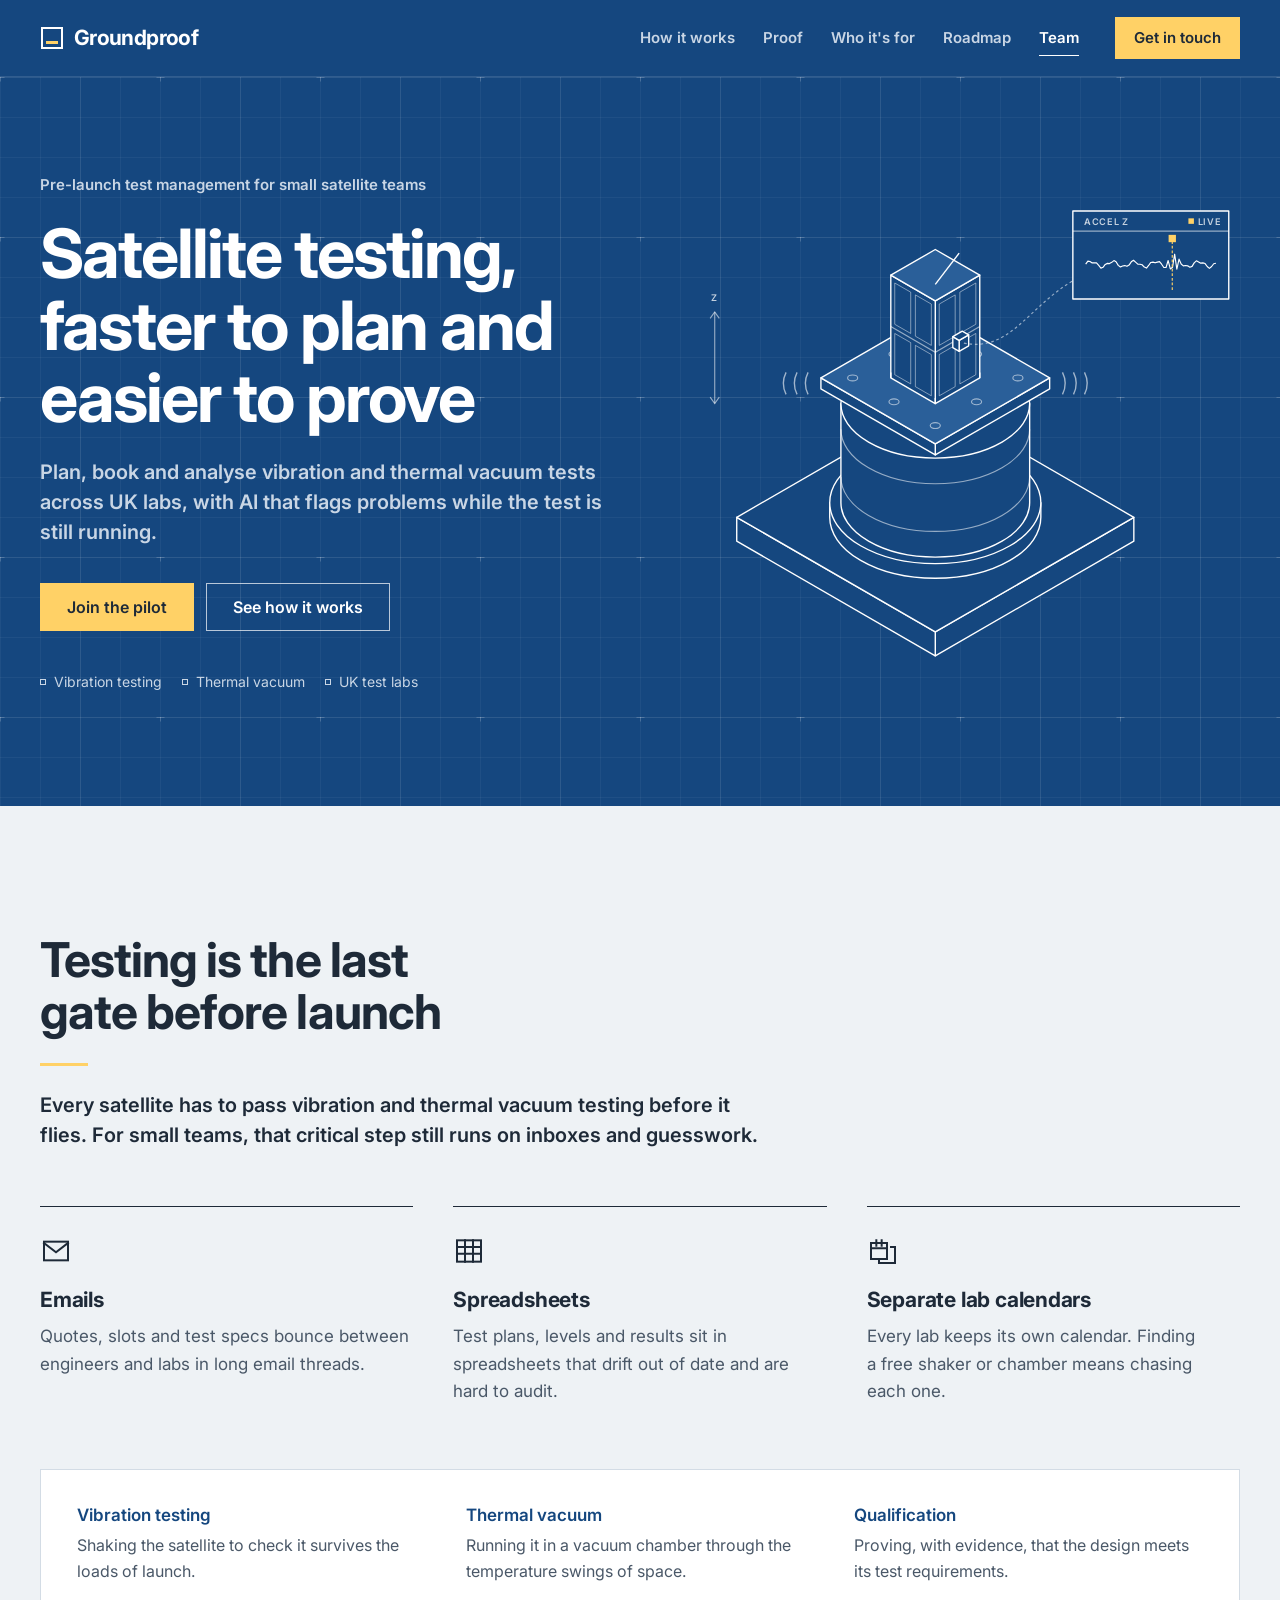
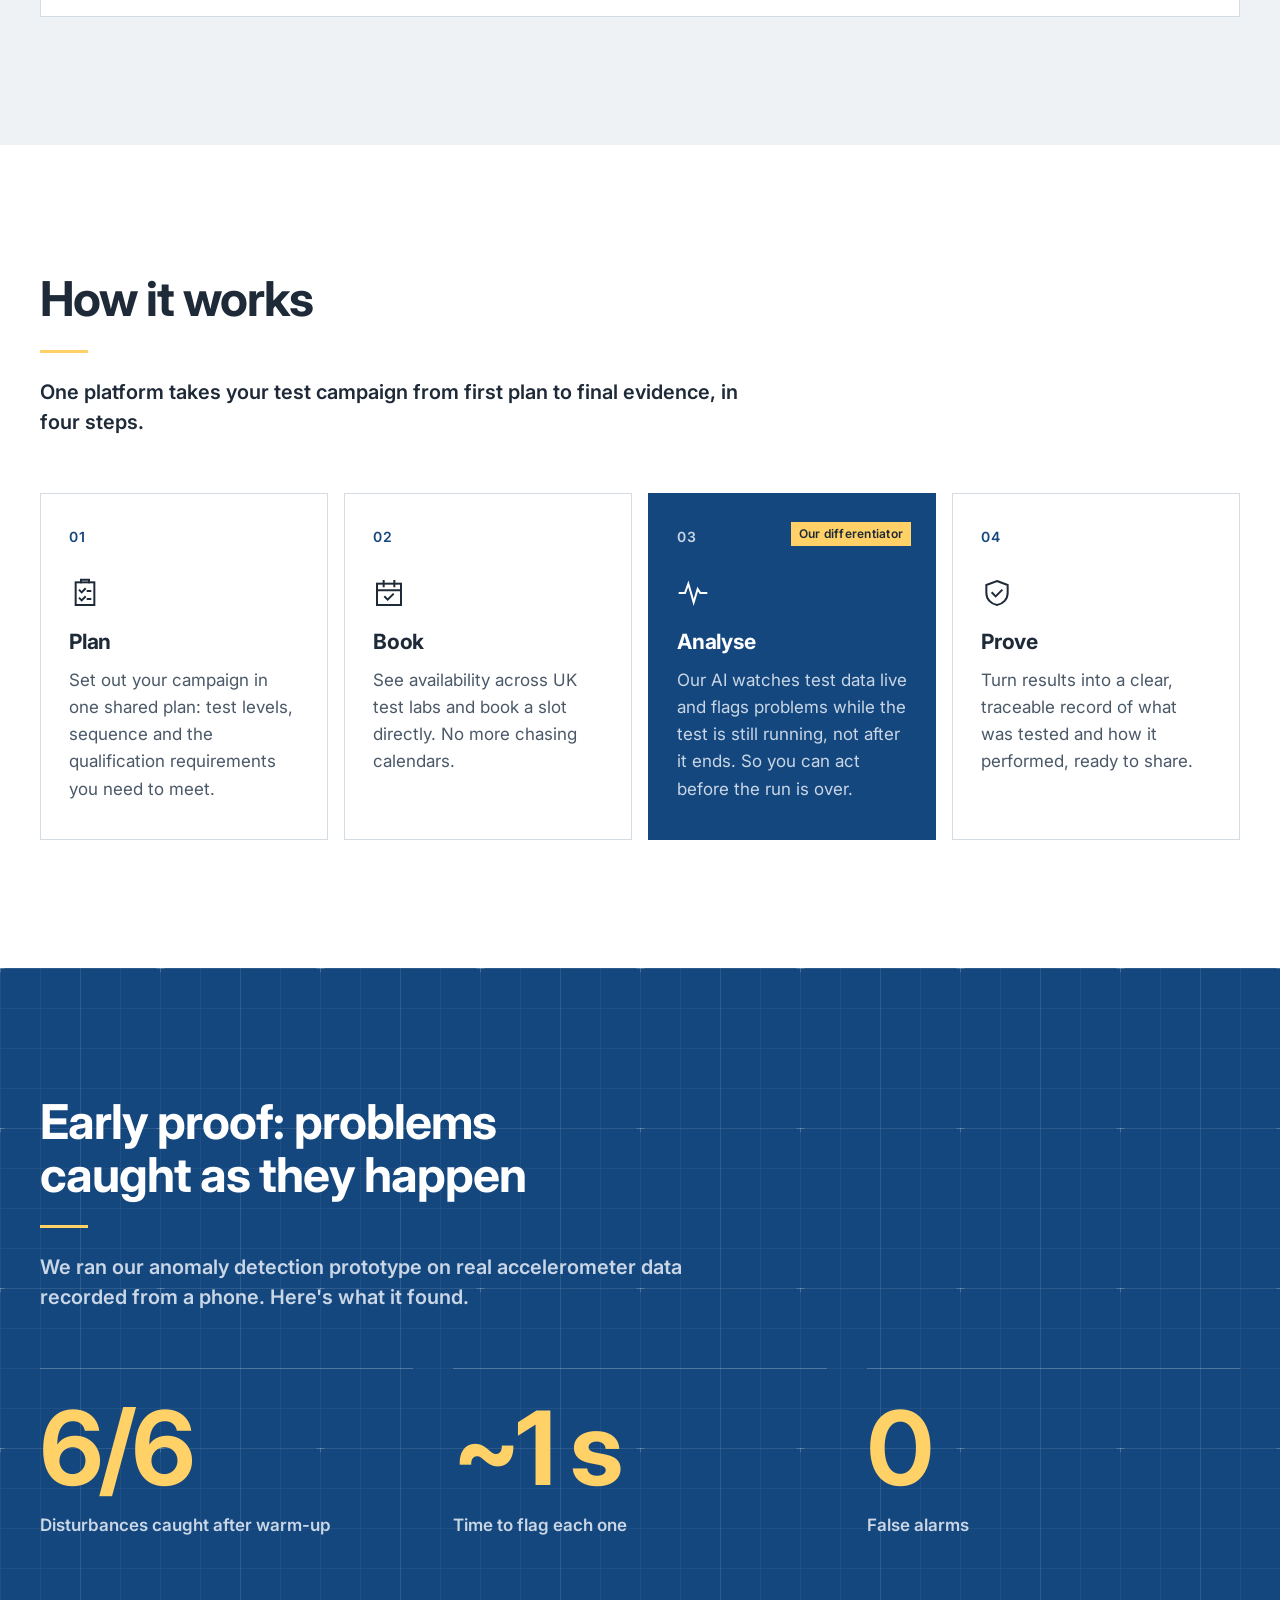
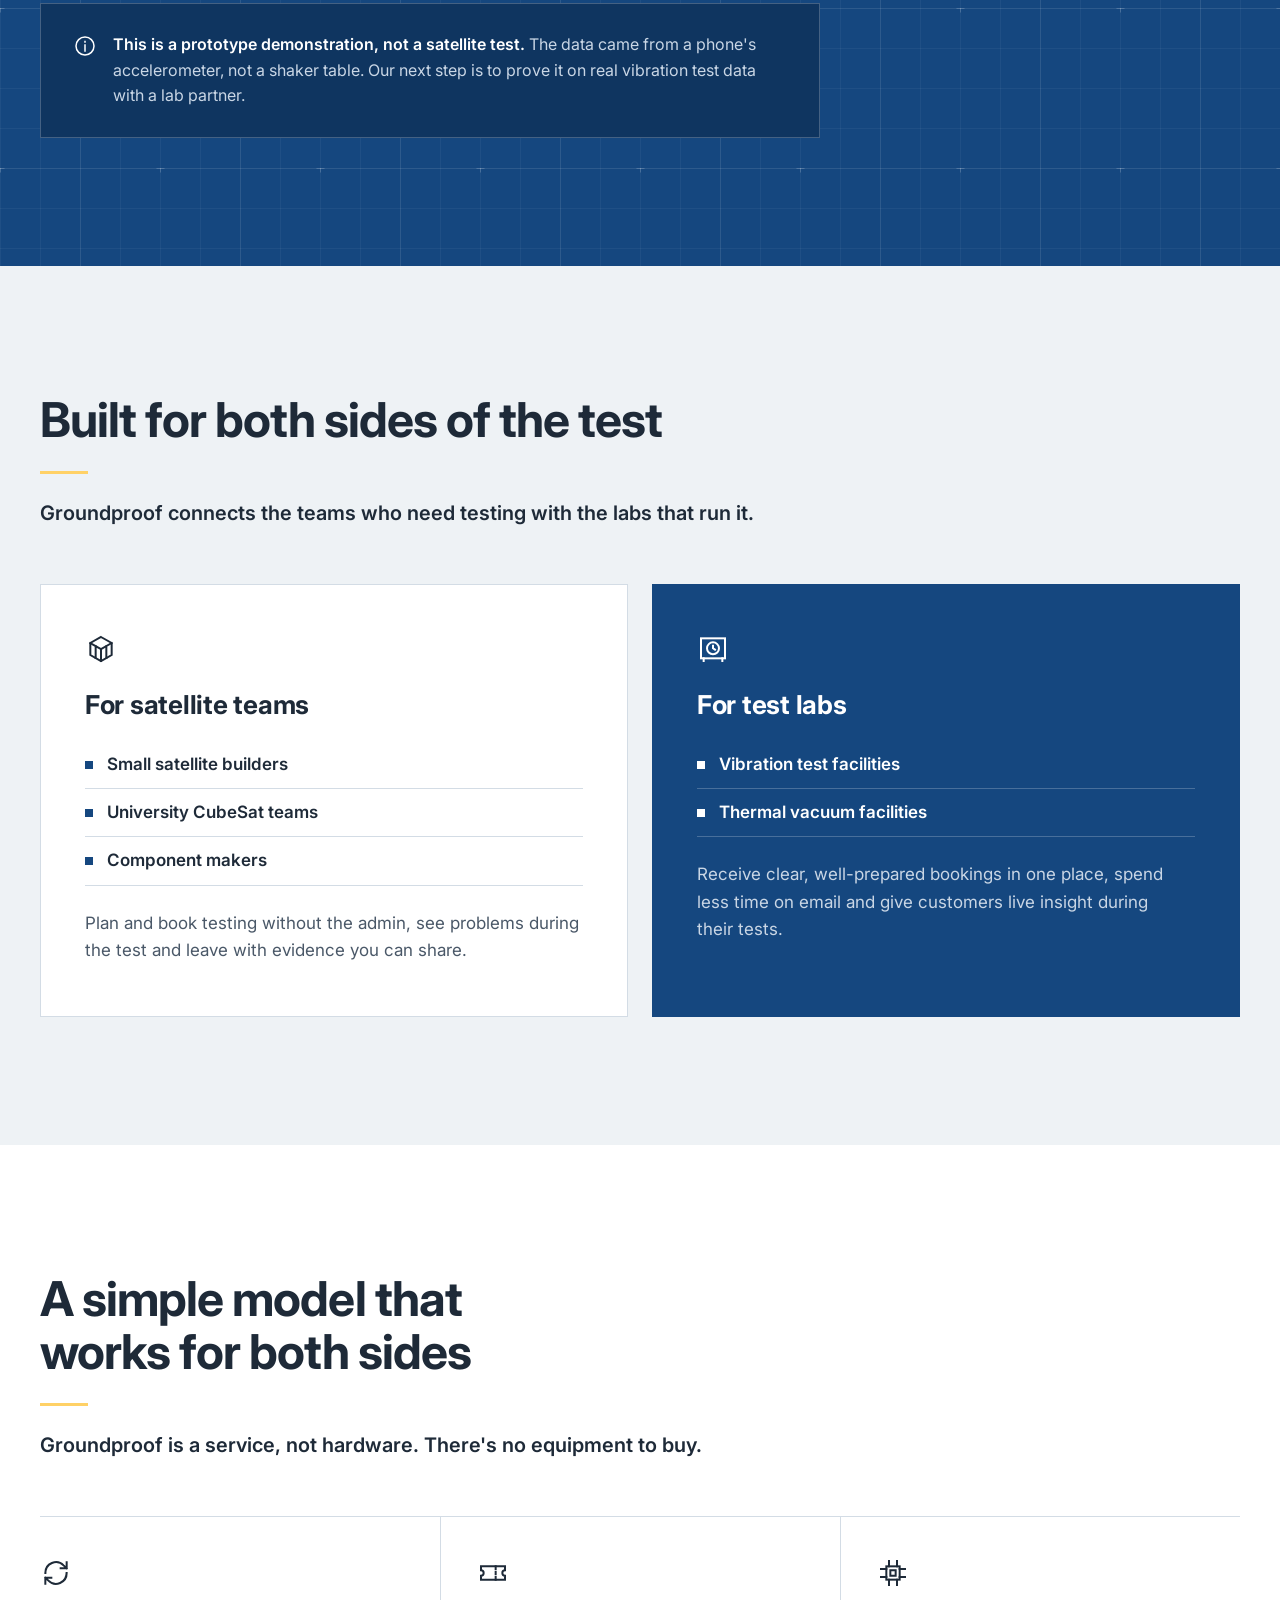
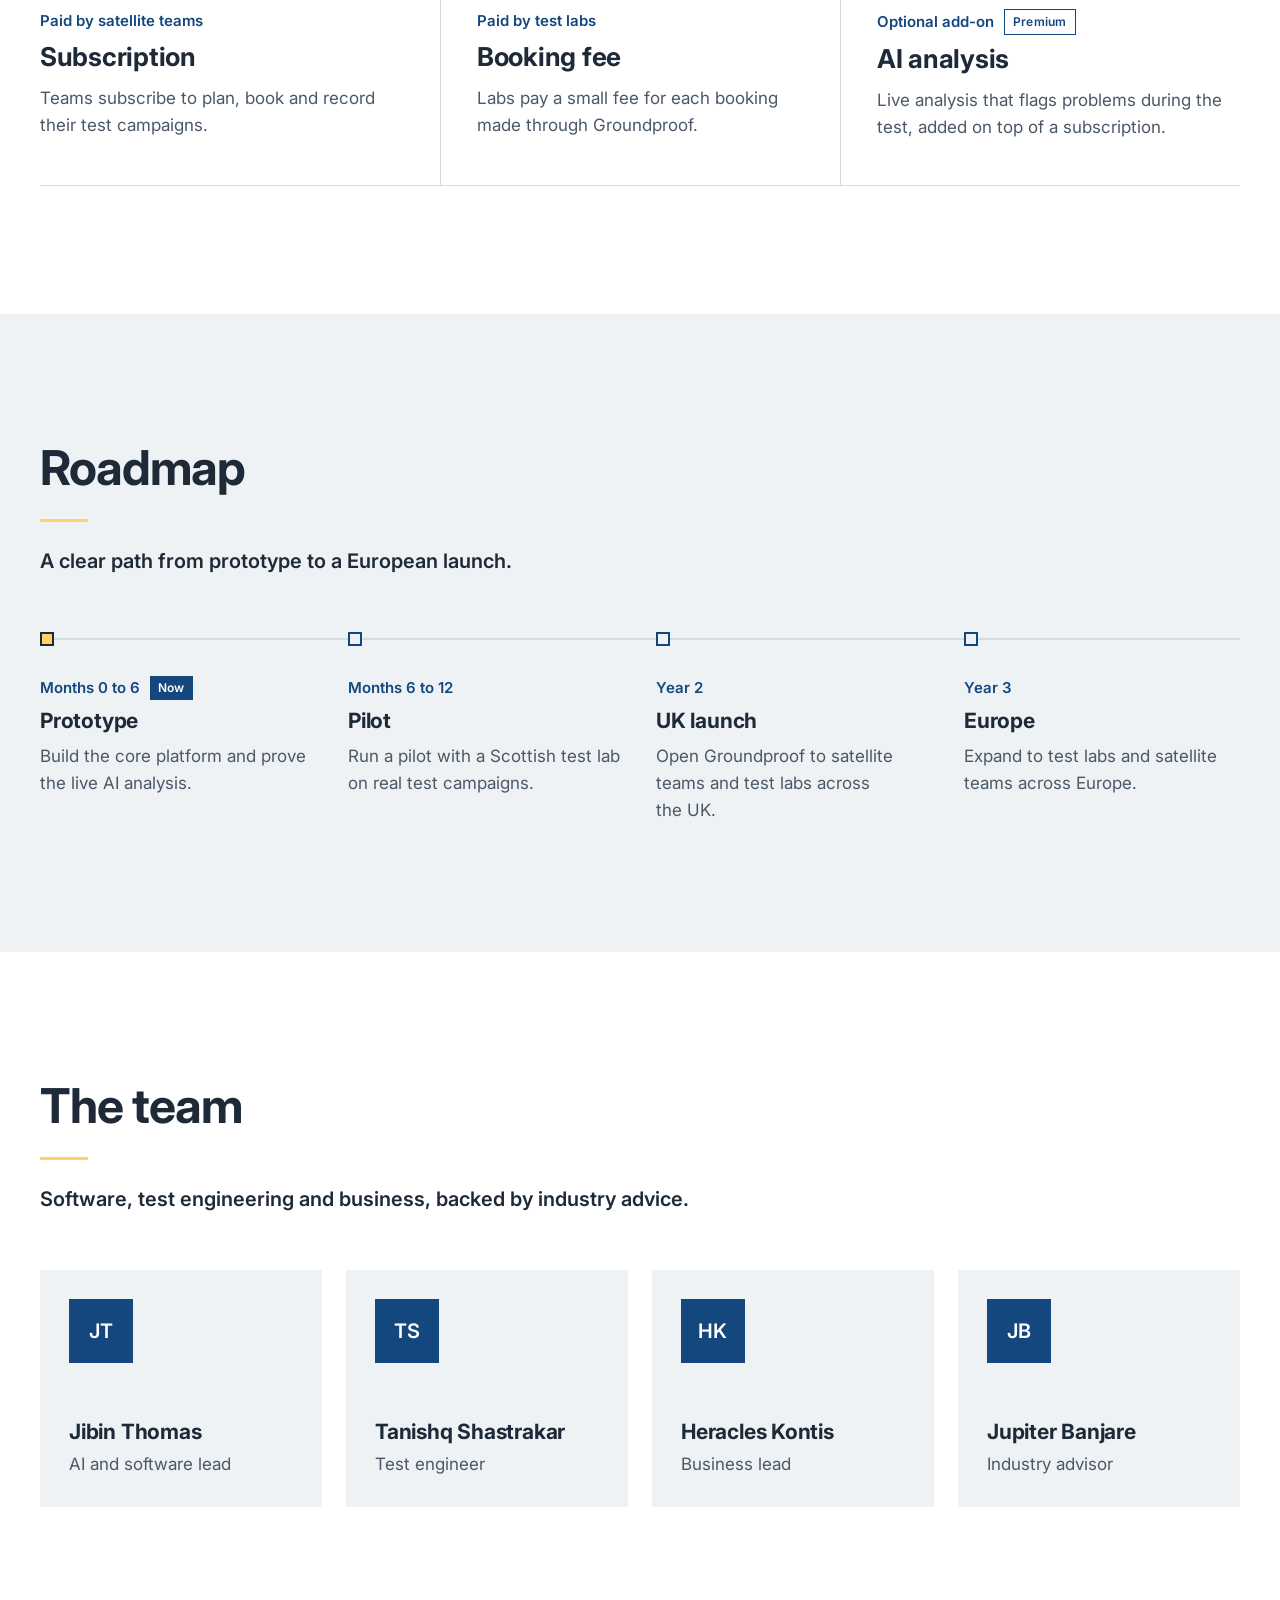
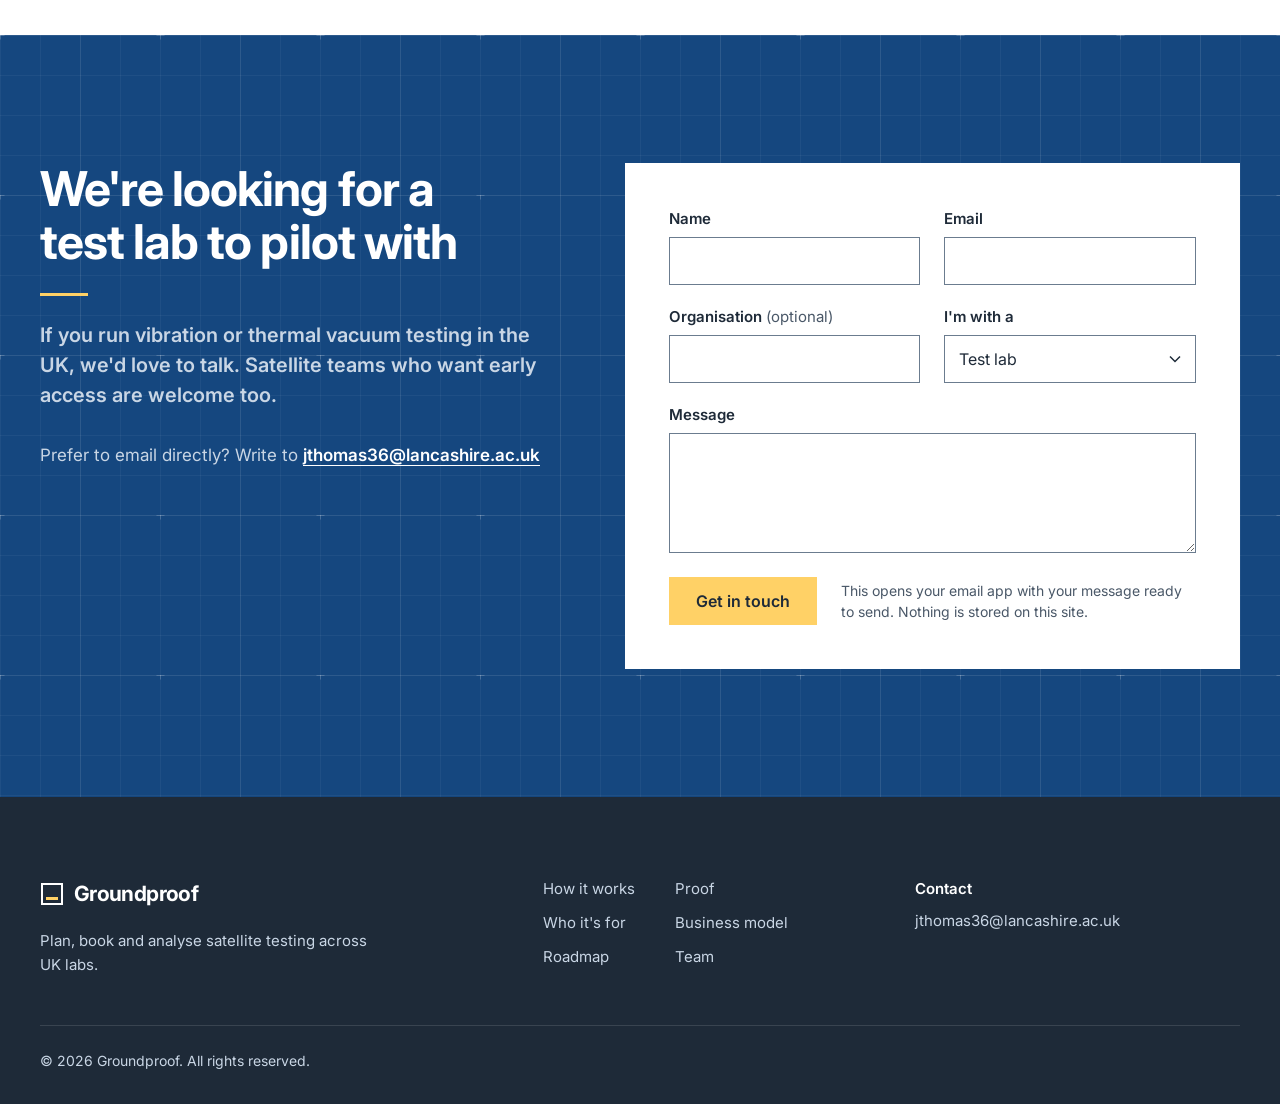
==== index.html @ 33073451 "Launch Groundproof marketing site Static site served from index.html with no build step. Includes th" ====
<!doctype html>
<html lang="en-GB">
<head>
  <meta charset="utf-8">
  <meta name="viewport" content="width=device-width, initial-scale=1">
  <title>Groundproof | Satellite testing, faster to plan and easier to prove</title>
  <meta name="description" content="Groundproof helps small and mid-size satellite teams plan, book and analyse vibration and thermal vacuum testing across UK test labs, with AI that flags problems while the test is still running.">
  <meta name="theme-color" content="#15477F">

  <link rel="canonical" href="https://groundproof.org.uk/">
  <meta property="og:type" content="website">
  <meta property="og:url" content="https://groundproof.org.uk/">
  <meta property="og:site_name" content="Groundproof">
  <meta property="og:locale" content="en_GB">
  <meta property="og:title" content="Groundproof | Satellite testing, faster to plan and easier to prove">
  <meta property="og:description" content="Plan, book and analyse vibration and thermal vacuum tests across UK labs, with AI that flags problems while the test is still running.">
  <meta property="og:image" content="https://groundproof.org.uk/assets/og-image.png">
  <meta property="og:image:width" content="1200">
  <meta property="og:image:height" content="630">
  <meta property="og:image:alt" content="Groundproof: satellite testing, faster to plan and easier to prove">
  <meta name="twitter:card" content="summary_large_image">
  <meta name="twitter:title" content="Groundproof | Satellite testing, faster to plan and easier to prove">
  <meta name="twitter:description" content="Plan, book and analyse vibration and thermal vacuum tests across UK labs, with AI that flags problems while the test is still running.">
  <meta name="twitter:image" content="https://groundproof.org.uk/assets/og-image.png">

  <link rel="icon" href="assets/favicon.svg" type="image/svg+xml">
  <link rel="icon" href="assets/favicon-32.png" sizes="32x32" type="image/png">
  <link rel="apple-touch-icon" href="assets/apple-touch-icon.png">

  <link rel="preconnect" href="https://fonts.googleapis.com">
  <link rel="preconnect" href="https://fonts.gstatic.com" crossorigin>
  <link rel="stylesheet" href="https://fonts.googleapis.com/css2?family=Inter:wght@300;400;600;700&display=swap">
  <link rel="stylesheet" href="css/styles.css">
  <script>document.documentElement.classList.add('js');</script>
</head>
<body>
  <a class="skip-link" href="#main">Skip to content</a>

  <!-- 1. Navigation -->
  <header class="site-header" id="top">
    <div class="container nav">
      <a class="wordmark" href="#top" aria-label="Groundproof home">
        <svg class="wordmark-mark" viewBox="0 0 24 24" aria-hidden="true" focusable="false">
          <rect x="2" y="2" width="20" height="20" fill="none" stroke="currentColor" stroke-width="2"/>
          <rect x="6" y="15" width="12" height="3" fill="#FFD166"/>
        </svg>
        <span>Groundproof</span>
      </a>

      <button class="nav-toggle" type="button" aria-expanded="false" aria-controls="nav-menu">
        <span class="nav-toggle-bars" aria-hidden="true"></span>
        <span class="nav-toggle-label">Menu</span>
      </button>

      <nav class="nav-menu" id="nav-menu" aria-label="Main">
        <ul class="nav-links">
          <li><a href="#how">How it works</a></li>
          <li><a href="#proof">Proof</a></li>
          <li><a href="#who">Who it's for</a></li>
          <li><a href="#roadmap">Roadmap</a></li>
          <li><a href="#team">Team</a></li>
        </ul>
        <a class="btn btn-primary btn-small" href="#contact">Get in touch</a>
      </nav>
    </div>
  </header>

  <main id="main">

    <!-- 2. Hero -->
    <section class="hero section-dark grid-texture" aria-labelledby="hero-title">
      <div class="container hero-inner">
        <div class="hero-copy">
          <p class="eyebrow reveal">Pre-launch test management for small satellite teams</p>
          <h1 class="hero-title reveal" id="hero-title">Satellite testing, faster to plan and easier to prove</h1>
          <p class="hero-sub reveal">Plan, book and analyse vibration and thermal vacuum tests across UK labs, with AI that flags problems while the test is still running.</p>
          <div class="btn-row reveal">
            <a class="btn btn-primary" href="#contact">Join the pilot</a>
            <a class="btn btn-secondary" href="#how">See how it works</a>
          </div>
          <ul class="hero-tags reveal" aria-label="What we cover">
            <li>Vibration testing</li>
            <li>Thermal vacuum</li>
            <li>UK test labs</li>
          </ul>
        </div>
        <div class="hero-art reveal">
          <svg class="illustration" viewBox="-262 -372 594 508" role="img" aria-labelledby="illus-title illus-desc">
            <title id="illus-title">CubeSat on a shaker table</title>
            <desc id="illus-desc">Line drawing of a small CubeSat bolted to a vibration shaker table, with an accelerometer cable running to a live data panel that flags a spike in the signal.</desc>
            <polygon class="ln" points="216.5,0.0 0.0,125.0 0.0,99.0 216.5,-26.0"/><polygon class="ln" points="-216.5,0.0 0.0,125.0 0.0,99.0 -216.5,-26.0"/><polygon class="ln" points="0.0,-151.0 216.5,-26.0 0.0,99.0 -216.5,-26.0"/><path class="ln" d="M-115.1,-42.0 L-115.1,-26.0 A115.1,66.5 0 0 0 115.1,-26.0 L115.1,-42.0 Z"/><ellipse class="ln" cx="0" cy="-42.0" rx="115.1" ry="66.5"/><path class="ln" d="M-102.9,-150.0 L-102.9,-42.0 A102.9,59.4 0 0 0 102.9,-42.0 L102.9,-150.0 Z"/><path class="ln-soft" d="M-102.9,-70.0 A102.9,59.4 0 0 0 102.9,-70.0"/><path class="ln-soft" d="M-102.9,-122.0 A102.9,59.4 0 0 0 102.9,-122.0"/><ellipse class="ln" cx="0" cy="-150.0" rx="102.9" ry="59.4"/><g class="dut"><path class="ln" d="M-51.4,-166.0 L-51.4,-150.0 A51.4,29.7 0 0 0 51.4,-150.0 L51.4,-166.0 Z"/><ellipse class="ln" cx="0" cy="-166.0" rx="51.4" ry="29.7"/><polygon class="ln" points="124.7,-166.0 0.0,-94.0 0.0,-106.0 124.7,-178.0"/><polygon class="ln" points="-124.7,-166.0 0.0,-94.0 0.0,-106.0 -124.7,-178.0"/><polygon class="ln-top" points="0.0,-250.0 124.7,-178.0 0.0,-106.0 -124.7,-178.0"/><ellipse class="ln-soft" cx="90.1" cy="-178.0" rx="5.5" ry="3.2"/><ellipse class="ln-soft" cx="45.0" cy="-152.0" rx="5.5" ry="3.2"/><ellipse class="ln-soft" cx="0.0" cy="-126.0" rx="5.5" ry="3.2"/><ellipse class="ln-soft" cx="-45.0" cy="-152.0" rx="5.5" ry="3.2"/><ellipse class="ln-soft" cx="-90.1" cy="-178.0" rx="5.5" ry="3.2"/><ellipse class="ln-soft" cx="0.0" cy="-230.0" rx="5.5" ry="3.2"/><ellipse class="ln-soft" cx="45.0" cy="-204.0" rx="5.5" ry="3.2"/><ellipse class="ln-soft" cx="-45.0" cy="-204.0" rx="5.5" ry="3.2"/><polygon class="ln" points="48.5,-178.0 0.0,-150.0 0.0,-262.0 48.5,-290.0"/><polygon class="ln" points="-48.5,-178.0 0.0,-150.0 0.0,-262.0 -48.5,-290.0"/><polygon class="ln-top" points="0.0,-318.0 48.5,-290.0 0.0,-262.0 -48.5,-290.0"/><line class="ln" x1="0.0" y1="-150.0" x2="0.0" y2="-156.0"/><line class="ln" x1="48.5" y1="-178.0" x2="48.5" y2="-184.0"/><line class="ln" x1="-48.5" y1="-178.0" x2="-48.5" y2="-184.0"/><polyline class="ln-soft" points="48.5,-234.0 0.0,-206.0 -48.5,-234.0"/><polygon class="cell" points="44.2,-181.5 26.8,-171.5 26.8,-216.5 44.2,-226.5"/><polygon class="cell" points="44.2,-236.5 26.8,-226.5 26.8,-271.5 44.2,-281.5"/><polygon class="cell" points="21.7,-168.5 4.3,-158.5 4.3,-203.5 21.7,-213.5"/><polygon class="cell" points="21.7,-223.5 4.3,-213.5 4.3,-258.5 21.7,-268.5"/><polygon class="cell" points="-44.2,-181.5 -26.8,-171.5 -26.8,-216.5 -44.2,-226.5"/><polygon class="cell" points="-44.2,-236.5 -26.8,-226.5 -26.8,-271.5 -44.2,-281.5"/><polygon class="cell" points="-21.7,-168.5 -4.3,-158.5 -4.3,-203.5 -21.7,-213.5"/><polygon class="cell" points="-21.7,-223.5 -4.3,-213.5 -4.3,-258.5 -21.7,-268.5"/><line class="ln" x1="0.0" y1="-280.0" x2="26.0" y2="-314.0"/><polygon class="ln" points="36.4,-213.0 26.0,-207.0 26.0,-219.0 36.4,-225.0"/><polygon class="ln" points="19.1,-211.0 26.0,-207.0 26.0,-219.0 19.1,-223.0"/><polygon class="ln" points="29.4,-229.0 36.4,-225.0 26.0,-219.0 19.1,-223.0"/></g><path class="ln-soft cable" d="M31.2,-216.0 C81.2,-206.0 100.0,-254.0 150.0,-284.0"/><path class="arc arc-0" d="M-138.7,-184.0 q-6,12 0,24"/><path class="arc arc-0" d="M138.7,-184.0 q6,12 0,24"/><path class="arc arc-1" d="M-150.7,-184.0 q-6,12 0,24"/><path class="arc arc-1" d="M150.7,-184.0 q6,12 0,24"/><path class="arc arc-2" d="M-162.7,-184.0 q-6,12 0,24"/><path class="arc arc-2" d="M162.7,-184.0 q6,12 0,24"/><g class="axis"><line class="ln-soft" x1="-240.5" y1="-150" x2="-240.5" y2="-250"/><polyline class="ln-soft" points="-245.5,-243 -240.5,-250 -235.5,-243"/><polyline class="ln-soft" points="-245.5,-157 -240.5,-150 -235.5,-157"/><text class="lbl" x="-244.5" y="-262">Z</text></g><g class="panel"><rect class="ln" x="150" y="-360" width="170" height="96"/><line class="ln-soft" x1="150" y1="-338" x2="320" y2="-338"/><text class="lbl" x="162" y="-345">ACCEL Z</text><rect class="live-dot" x="276" y="-352" width="6" height="6"/><text class="lbl" x="286" y="-345">LIVE</text><polyline class="wave" points="164.0,-302.0 166.4,-305.3 168.7,-305.0 171.1,-303.4 173.5,-303.4 175.8,-303.4 178.2,-300.6 180.6,-297.7 182.9,-298.6 185.3,-301.7 187.7,-302.9 190.0,-302.7 192.4,-304.0 194.8,-305.9 197.1,-304.6 199.5,-300.7 201.9,-298.9 204.2,-300.0 206.6,-300.5 209.0,-299.7 211.3,-301.0 213.7,-304.6 216.1,-306.3 218.4,-304.2 220.8,-302.0 223.2,-301.9 225.5,-301.4 227.9,-298.9 230.3,-297.8 232.6,-300.6 235.0,-303.9 237.4,-304.3 239.7,-303.5 242.1,-304.3 244.5,-304.8 246.8,-302.0 249.2,-298.4 251.6,-298.4 253.9,-306.0 256.3,-296.8 258.7,-298.7 261.0,-312.9 263.4,-296.7 265.8,-307.5 268.1,-302.2 270.5,-300.2 272.9,-300.6 275.2,-300.2 277.6,-298.7 280.0,-299.6 282.3,-303.4 284.7,-305.7 287.1,-304.5 289.4,-303.1 291.8,-303.4 294.2,-302.7 296.5,-299.5 298.9,-297.5 301.3,-299.5 303.6,-302.5 306.0,-303.0"/><line class="flag" x1="258.4" y1="-332" x2="258.4" y2="-272"/><rect class="flag-box" x="254.4" y="-334" width="8" height="8"/></g>
          </svg>
        </div>
      </div>
    </section>

    <!-- 3. The problem -->
    <section class="section section-light" id="problem" aria-labelledby="problem-title">
      <div class="container">
        <div class="section-head reveal">
          <h2 id="problem-title">Testing is the last gate before launch</h2>
          <span class="accent-line" aria-hidden="true"></span>
          <p class="lead">Every satellite has to pass vibration and thermal vacuum testing before it flies. For small teams, that critical step still runs on inboxes and guesswork.</p>
        </div>

        <div class="problem-grid">
          <article class="problem-item reveal">
            <svg class="icon" viewBox="0 0 24 24" aria-hidden="true" focusable="false"><rect x="3" y="5" width="18" height="14"/><path d="M3 6l9 7 9-7"/></svg>
            <h3>Emails</h3>
            <p>Quotes, slots and test specs bounce between engineers and labs in long email threads.</p>
          </article>
          <article class="problem-item reveal">
            <svg class="icon" viewBox="0 0 24 24" aria-hidden="true" focusable="false"><rect x="3" y="4" width="18" height="16"/><path d="M3 9h18M3 14h18M9 4v16M15 4v16"/></svg>
            <h3>Spreadsheets</h3>
            <p>Test plans, levels and results sit in spreadsheets that drift out of date and are hard to audit.</p>
          </article>
          <article class="problem-item reveal">
            <svg class="icon" viewBox="0 0 24 24" aria-hidden="true" focusable="false"><rect x="3" y="6" width="12" height="12"/><path d="M3 10h12M7 4v4M11 4v4M18 9h3v12H9v-3"/></svg>
            <h3>Separate lab calendars</h3>
            <p>Every lab keeps its own calendar. Finding a free shaker or chamber means chasing each one.</p>
          </article>
        </div>

        <dl class="glossary reveal">
          <div>
            <dt>Vibration testing</dt>
            <dd>Shaking the satellite to check it survives the loads of launch.</dd>
          </div>
          <div>
            <dt>Thermal vacuum</dt>
            <dd>Running it in a vacuum chamber through the temperature swings of space.</dd>
          </div>
          <div>
            <dt>Qualification</dt>
            <dd>Proving, with evidence, that the design meets its test requirements.</dd>
          </div>
        </dl>
      </div>
    </section>

    <!-- 4. How it works -->
    <section class="section" id="how" aria-labelledby="how-title">
      <div class="container">
        <div class="section-head reveal">
          <h2 id="how-title">How it works</h2>
          <span class="accent-line" aria-hidden="true"></span>
          <p class="lead">One platform takes your test campaign from first plan to final evidence, in four steps.</p>
        </div>

        <ol class="steps">
          <li class="step reveal">
            <span class="step-num">01</span>
            <svg class="icon" viewBox="0 0 24 24" aria-hidden="true" focusable="false"><rect x="5" y="4" width="14" height="17"/><path d="M9 4V2h6v2M8 10l1.5 1.5L12 9M8 16l1.5 1.5L12 15M14 10.5h2M14 16.5h2"/></svg>
            <h3>Plan</h3>
            <p>Set out your campaign in one shared plan: test levels, sequence and the qualification requirements you need to meet.</p>
          </li>
          <li class="step reveal">
            <span class="step-num">02</span>
            <svg class="icon" viewBox="0 0 24 24" aria-hidden="true" focusable="false"><rect x="3" y="5" width="18" height="16"/><path d="M3 10h18M8 3v4M16 3v4M9 15l2 2 4-4"/></svg>
            <h3>Book</h3>
            <p>See availability across UK test labs and book a slot directly. No more chasing calendars.</p>
          </li>
          <li class="step step-feature reveal">
            <span class="step-num">03</span>
            <span class="tag tag-accent">Our differentiator</span>
            <svg class="icon" viewBox="0 0 24 24" aria-hidden="true" focusable="false"><path d="M2 12h4l2.5-7 4 14 3-10 2 3h4.5"/></svg>
            <h3>Analyse</h3>
            <p>Our AI watches test data live and flags problems while the test is still running, not after it ends. So you can act before the run is over.</p>
          </li>
          <li class="step reveal">
            <span class="step-num">04</span>
            <svg class="icon" viewBox="0 0 24 24" aria-hidden="true" focusable="false"><path d="M12 3l8 3v6c0 4.5-3.4 8.2-8 9-4.6-.8-8-4.5-8-9V6l8-3z"/><path d="M8.5 12l2.5 2.5 4.5-4.5"/></svg>
            <h3>Prove</h3>
            <p>Turn results into a clear, traceable record of what was tested and how it performed, ready to share.</p>
          </li>
        </ol>
      </div>
    </section>

    <!-- 5. Proof -->
    <section class="section section-dark grid-texture" id="proof" aria-labelledby="proof-title">
      <div class="container">
        <div class="section-head reveal">
          <h2 id="proof-title">Early proof: problems caught as they happen</h2>
          <span class="accent-line" aria-hidden="true"></span>
          <p class="lead">We ran our anomaly detection prototype on real accelerometer data recorded from a phone. Here's what it found.</p>
        </div>

        <dl class="stats">
          <div class="stat reveal">
            <dt class="stat-label">Disturbances caught after warm-up</dt>
            <dd class="stat-value">6/6</dd>
          </div>
          <div class="stat reveal">
            <dt class="stat-label">Time to flag each one</dt>
            <dd class="stat-value">~1 s</dd>
          </div>
          <div class="stat reveal">
            <dt class="stat-label">False alarms</dt>
            <dd class="stat-value">0</dd>
          </div>
        </dl>

        <aside class="note reveal" aria-label="About this result">
          <svg class="icon" viewBox="0 0 24 24" aria-hidden="true" focusable="false"><circle cx="12" cy="12" r="9"/><path d="M12 11v6M12 7.5v.5"/></svg>
          <p><strong>This is a prototype demonstration, not a satellite test.</strong> The data came from a phone's accelerometer, not a shaker table. Our next step is to prove it on real vibration test data with a lab partner.</p>
        </aside>
      </div>
    </section>

    <!-- 6. Who it's for -->
    <section class="section section-light" id="who" aria-labelledby="who-title">
      <div class="container">
        <div class="section-head reveal">
          <h2 id="who-title">Built for both sides of the test</h2>
          <span class="accent-line" aria-hidden="true"></span>
          <p class="lead">Groundproof connects the teams who need testing with the labs that run it.</p>
        </div>

        <div class="audience">
          <article class="audience-card reveal">
            <svg class="icon" viewBox="0 0 24 24" aria-hidden="true" focusable="false"><path d="M12 3l8 4.5v9L12 21l-8-4.5v-9z"/><path d="M4 7.5l8 4.5 8-4.5M12 12v9M8 9.8v9M16 9.8v9"/></svg>
            <h3>For satellite teams</h3>
            <ul class="square-list">
              <li>Small satellite builders</li>
              <li>University CubeSat teams</li>
              <li>Component makers</li>
            </ul>
            <p>Plan and book testing without the admin, see problems during the test and leave with evidence you can share.</p>
          </article>
          <article class="audience-card audience-card-dark reveal">
            <svg class="icon" viewBox="0 0 24 24" aria-hidden="true" focusable="false"><rect x="3" y="4" width="18" height="15"/><circle cx="12" cy="11.5" r="4.5"/><path d="M12 9.5v2l1.5 1M5 19v2M19 19v2"/></svg>
            <h3>For test labs</h3>
            <ul class="square-list">
              <li>Vibration test facilities</li>
              <li>Thermal vacuum facilities</li>
            </ul>
            <p>Receive clear, well-prepared bookings in one place, spend less time on email and give customers live insight during their tests.</p>
          </article>
        </div>
      </div>
    </section>

    <!-- 7. Business model -->
    <section class="section" id="model" aria-labelledby="model-title">
      <div class="container">
        <div class="section-head reveal">
          <h2 id="model-title">A simple model that works for both sides</h2>
          <span class="accent-line" aria-hidden="true"></span>
          <p class="lead">Groundproof is a service, not hardware. There's no equipment to buy.</p>
        </div>

        <div class="model">
          <article class="model-item reveal">
            <svg class="icon" viewBox="0 0 24 24" aria-hidden="true" focusable="false"><path d="M4 12a8 8 0 0 1 13.7-5.7L20 8.5M20 4v4.5h-4.5M20 12a8 8 0 0 1-13.7 5.7L4 15.5M4 20v-4.5h4.5"/></svg>
            <p class="model-who">Paid by satellite teams</p>
            <h3>Subscription</h3>
            <p>Teams subscribe to plan, book and record their test campaigns.</p>
          </article>
          <article class="model-item reveal">
            <svg class="icon" viewBox="0 0 24 24" aria-hidden="true" focusable="false"><path d="M3 7h18v3a2 2 0 0 0 0 4v3H3v-3a2 2 0 0 0 0-4z"/><path d="M14 7v2M14 11v2M14 15v2"/></svg>
            <p class="model-who">Paid by test labs</p>
            <h3>Booking fee</h3>
            <p>Labs pay a small fee for each booking made through Groundproof.</p>
          </article>
          <article class="model-item reveal">
            <svg class="icon" viewBox="0 0 24 24" aria-hidden="true" focusable="false"><rect x="7" y="7" width="10" height="10"/><path d="M10 10h4v4h-4zM9 3v4M15 3v4M9 17v4M15 17v4M3 9h4M3 15h4M17 9h4M17 15h4"/></svg>
            <p class="model-who">Optional add-on <span class="tag tag-outline">Premium</span></p>
            <h3>AI analysis</h3>
            <p>Live analysis that flags problems during the test, added on top of a subscription.</p>
          </article>
        </div>
      </div>
    </section>

    <!-- 8. Roadmap -->
    <section class="section section-light" id="roadmap" aria-labelledby="roadmap-title">
      <div class="container">
        <div class="section-head reveal">
          <h2 id="roadmap-title">Roadmap</h2>
          <span class="accent-line" aria-hidden="true"></span>
          <p class="lead">A clear path from prototype to a European launch.</p>
        </div>

        <ol class="timeline">
          <li class="milestone milestone-current reveal">
            <span class="milestone-marker" aria-hidden="true"></span>
            <p class="milestone-when">Months 0 to 6 <span class="tag tag-navy">Now</span></p>
            <h3>Prototype</h3>
            <p>Build the core platform and prove the live AI analysis.</p>
          </li>
          <li class="milestone reveal">
            <span class="milestone-marker" aria-hidden="true"></span>
            <p class="milestone-when">Months 6 to 12</p>
            <h3>Pilot</h3>
            <p>Run a pilot with a Scottish test lab on real test campaigns.</p>
          </li>
          <li class="milestone reveal">
            <span class="milestone-marker" aria-hidden="true"></span>
            <p class="milestone-when">Year 2</p>
            <h3>UK launch</h3>
            <p>Open Groundproof to satellite teams and test labs across the UK.</p>
          </li>
          <li class="milestone reveal">
            <span class="milestone-marker" aria-hidden="true"></span>
            <p class="milestone-when">Year 3</p>
            <h3>Europe</h3>
            <p>Expand to test labs and satellite teams across Europe.</p>
          </li>
        </ol>
      </div>
    </section>

    <!-- 9. Team -->
    <section class="section" id="team" aria-labelledby="team-title">
      <div class="container">
        <div class="section-head reveal">
          <h2 id="team-title">The team</h2>
          <span class="accent-line" aria-hidden="true"></span>
          <p class="lead">Software, test engineering and business, backed by industry advice.</p>
        </div>

        <ul class="team">
          <li class="person reveal">
            <span class="avatar" aria-hidden="true">JT</span>
            <div>
              <h3>Jibin Thomas</h3>
              <p>AI and software lead</p>
            </div>
          </li>
          <li class="person reveal">
            <span class="avatar" aria-hidden="true">TS</span>
            <div>
              <h3>Tanishq Shastrakar</h3>
              <p>Test engineer</p>
            </div>
          </li>
          <li class="person reveal">
            <span class="avatar" aria-hidden="true">HK</span>
            <div>
              <h3>Heracles Kontis</h3>
              <p>Business lead</p>
            </div>
          </li>
          <li class="person reveal">
            <span class="avatar" aria-hidden="true">JB</span>
            <div>
              <h3>Jupiter Banjare</h3>
              <p>Industry advisor</p>
            </div>
          </li>
        </ul>
      </div>
    </section>

    <!-- 10. Closing call to action -->
    <section class="section section-dark grid-texture" id="contact" aria-labelledby="contact-title">
      <div class="container contact">
        <div class="contact-copy">
          <div class="section-head reveal">
            <h2 id="contact-title">We're looking for a test lab to pilot with</h2>
            <span class="accent-line" aria-hidden="true"></span>
            <p class="lead">If you run vibration or thermal vacuum testing in the UK, we'd love to talk. Satellite teams who want early access are welcome too.</p>
          </div>
          <p class="contact-direct reveal">Prefer to email directly? Write to <a href="mailto:jthomas36@lancashire.ac.uk">jthomas36@lancashire.ac.uk</a></p>
        </div>

        <form class="form reveal" id="contact-form" novalidate>
          <div class="field">
            <label for="f-name">Name</label>
            <input id="f-name" name="name" type="text" autocomplete="name" required>
          </div>
          <div class="field">
            <label for="f-email">Email</label>
            <input id="f-email" name="email" type="email" autocomplete="email" required>
          </div>
          <div class="field">
            <label for="f-org">Organisation <span class="optional">(optional)</span></label>
            <input id="f-org" name="organisation" type="text" autocomplete="organization">
          </div>
          <div class="field">
            <label for="f-role">I'm with a</label>
            <select id="f-role" name="role">
              <option>Test lab</option>
              <option>Satellite team</option>
              <option>University CubeSat team</option>
              <option>Component maker</option>
              <option>Other</option>
            </select>
          </div>
          <div class="field field-full">
            <label for="f-message">Message</label>
            <textarea id="f-message" name="message" rows="4" required></textarea>
          </div>
          <div class="field-full form-foot">
            <button class="btn btn-primary" type="submit">Get in touch</button>
            <p class="form-hint">This opens your email app with your message ready to send. Nothing is stored on this site.</p>
          </div>
          <p class="form-status field-full" id="form-status" role="status" aria-live="polite"></p>
        </form>
      </div>
    </section>
  </main>

  <!-- 11. Footer -->
  <footer class="site-footer">
    <div class="container footer-inner">
      <div class="footer-brand">
        <a class="wordmark" href="#top" aria-label="Groundproof, back to top">
          <svg class="wordmark-mark" viewBox="0 0 24 24" aria-hidden="true" focusable="false">
            <rect x="2" y="2" width="20" height="20" fill="none" stroke="currentColor" stroke-width="2"/>
            <rect x="6" y="15" width="12" height="3" fill="#FFD166"/>
          </svg>
          <span>Groundproof</span>
        </a>
        <p>Plan, book and analyse satellite testing across UK labs.</p>
      </div>
      <nav class="footer-nav" aria-label="Footer">
        <ul>
          <li><a href="#how">How it works</a></li>
          <li><a href="#proof">Proof</a></li>
          <li><a href="#who">Who it's for</a></li>
          <li><a href="#model">Business model</a></li>
          <li><a href="#roadmap">Roadmap</a></li>
          <li><a href="#team">Team</a></li>
        </ul>
      </nav>
      <div class="footer-contact">
        <p class="footer-label">Contact</p>
        <a href="mailto:jthomas36@lancashire.ac.uk">jthomas36@lancashire.ac.uk</a>
      </div>
    </div>
    <div class="container footer-base">
      <p>&copy; <span id="year">2026</span> Groundproof. All rights reserved.</p>
    </div>
  </footer>

  <script src="js/main.js" defer></script>
</body>
</html>
---- css/styles.css ----
/* =========================================================
   Groundproof marketing site
   ========================================================= */

/* ---------- Design tokens ---------- */
:root {
  --navy: #15477F;
  --navy-dark: #0F3560;
  --navy-deep: #103B6A;
  --navy-light: #2A5F99;
  --slate: #1E2A38;
  --slate-muted: #4A5868;
  --grey: #EEF2F5;
  --line: #D3DCE5;
  --input-line: #6B7C8F;
  --white: #FFFFFF;
  --yellow: #FFD166;
  --yellow-hover: #FFC23D;
  --error: #B3261E;

  --on-dark: #FFFFFF;
  --on-dark-muted: #C9D6E5;
  --on-dark-line: rgba(255, 255, 255, 0.22);

  --font: "Inter", system-ui, -apple-system, "Segoe UI", Roboto, sans-serif;

  --container: 1200px;
  --gutter: 16px;
  --section-y: 80px;
  --header-h: 68px;

  --focus: var(--navy);
  --ease: cubic-bezier(0.2, 0.7, 0.2, 1);

  --grid-texture: url("data:image/svg+xml,%3Csvg xmlns='http://www.w3.org/2000/svg' width='160' height='160'%3E%3Cpath d='M0 40.5H160M0 80.5H160M0 120.5H160M40.5 0V160M80.5 0V160M120.5 0V160' fill='none' stroke='%23ffffff' stroke-opacity='0.045'/%3E%3Cpath d='M0 .5H160M.5 0V160' fill='none' stroke='%23ffffff' stroke-opacity='0.1'/%3E%3Cpath d='M76.5 .5h8M80.5 -3.5v8' fill='none' stroke='%23ffffff' stroke-opacity='0.18'/%3E%3C/svg%3E");
}

@media (min-width: 640px) {
  :root { --gutter: 32px; --section-y: 104px; }
}
@media (min-width: 1024px) {
  :root { --gutter: 40px; --section-y: 128px; --header-h: 76px; }
}

/* ---------- Base ---------- */
*,
*::before,
*::after { box-sizing: border-box; }

* { border-radius: 0; }

html {
  -webkit-text-size-adjust: 100%;
  scroll-behavior: smooth;
  scroll-padding-top: var(--header-h);
}

body {
  margin: 0;
  font-family: var(--font);
  font-size: 17px;
  font-weight: 400;
  line-height: 1.6;
  color: var(--slate);
  background: var(--white);
  text-align: left;
  -webkit-font-smoothing: antialiased;
  -moz-osx-font-smoothing: grayscale;
  overflow-x: hidden;
}

h1, h2, h3 {
  margin: 0;
  font-weight: 700;
  line-height: 1.1;
  letter-spacing: -0.02em;
}

h2 { font-size: clamp(32px, 4.2vw, 48px); }
h3 { font-size: 21px; line-height: 1.25; letter-spacing: -0.01em; }

p { margin: 0; text-wrap: pretty; }

h1, h2 { text-wrap: balance; }

a { color: var(--navy); }

img, svg { display: block; max-width: 100%; }

ul, ol { margin: 0; padding: 0; list-style: none; }

:focus-visible {
  outline: 3px solid var(--focus);
  outline-offset: 3px;
}

.container {
  width: 100%;
  max-width: calc(var(--container) + var(--gutter) * 2);
  margin: 0 auto;
  padding: 0 var(--gutter);
}

.skip-link {
  position: absolute;
  top: 8px;
  left: 8px;
  z-index: 100;
  padding: 12px 16px;
  background: var(--yellow);
  color: var(--slate);
  font-weight: 600;
  text-decoration: none;
  transform: translateY(-200%);
}
.skip-link:focus { transform: none; }

/* ---------- Section shells ---------- */
.section { padding: var(--section-y) 0; }

.section-light { background: var(--grey); }

.section-dark {
  --focus: var(--yellow);
  background-color: var(--navy);
  color: var(--on-dark);
}

.grid-texture {
  background-image: var(--grid-texture);
  background-position: center top;
}

.section-head {
  max-width: 720px;
  margin-bottom: 56px;
}

.accent-line {
  display: block;
  width: 48px;
  height: 3px;
  margin: 24px 0;
  background: var(--yellow);
}

.lead {
  font-size: clamp(18px, 1.6vw, 20px);
  font-weight: 600;
  line-height: 1.5;
  color: var(--slate);
}
.section-dark .lead { color: var(--on-dark-muted); }

/* ---------- Icons ---------- */
.icon {
  width: 32px;
  height: 32px;
  fill: none;
  stroke: currentColor;
  stroke-width: 1.5;
  stroke-linecap: square;
  stroke-linejoin: miter;
  color: var(--slate);
}
.section-dark .icon,
.step-feature .icon,
.audience-card-dark .icon { color: var(--white); }

/* ---------- Buttons and tags ---------- */
.btn {
  display: inline-flex;
  align-items: center;
  justify-content: center;
  gap: 8px;
  min-height: 48px;
  padding: 12px 26px;
  border: 1px solid transparent;
  font: inherit;
  font-size: 16px;
  font-weight: 600;
  line-height: 1.2;
  text-decoration: none;
  white-space: nowrap;
  cursor: pointer;
  transition: background-color 0.2s var(--ease), color 0.2s var(--ease),
    border-color 0.2s var(--ease), transform 0.2s var(--ease);
}
.btn:hover { transform: translateY(-2px); }
.btn:active { transform: none; }

.btn-primary { background: var(--yellow); color: var(--slate); }
.btn-primary:hover { background: var(--yellow-hover); }

.btn-secondary {
  background: transparent;
  color: var(--white);
  border-color: rgba(255, 255, 255, 0.7);
}
.btn-secondary:hover { background: var(--white); color: var(--navy); border-color: var(--white); }

.btn-small { min-height: 42px; padding: 9px 18px; font-size: 15px; }

.btn-row { display: flex; flex-wrap: wrap; gap: 12px; }

.tag {
  display: inline-block;
  padding: 3px 8px;
  font-size: 12px;
  font-weight: 600;
  line-height: 1.5;
  letter-spacing: 0.02em;
  vertical-align: middle;
}
.tag-accent { background: var(--yellow); color: var(--slate); }
.tag-navy { background: var(--navy); color: var(--white); }
.tag-outline { border: 1px solid var(--navy); color: var(--navy); }

/* ---------- Header and navigation ---------- */
.site-header {
  --focus: var(--yellow);
  position: sticky;
  top: 0;
  z-index: 50;
  background: var(--navy);
  border-bottom: 1px solid rgba(255, 255, 255, 0.12);
  transition: background-color 0.2s var(--ease), border-color 0.2s var(--ease);
}
.site-header.is-scrolled {
  background: var(--navy-dark);
  border-bottom-color: rgba(255, 255, 255, 0.18);
}

.nav {
  display: flex;
  align-items: center;
  justify-content: space-between;
  height: var(--header-h);
}

.wordmark {
  display: inline-flex;
  align-items: center;
  gap: 10px;
  color: var(--white);
  font-size: 21px;
  font-weight: 700;
  letter-spacing: -0.03em;
  text-decoration: none;
}
.wordmark-mark { width: 24px; height: 24px; flex: none; }

.nav-toggle {
  display: inline-flex;
  align-items: center;
  gap: 10px;
  min-height: 44px;
  padding: 8px 12px;
  margin-right: -12px;
  background: transparent;
  border: 0;
  color: var(--white);
  font: inherit;
  font-size: 15px;
  font-weight: 600;
  cursor: pointer;
}
.nav-toggle-bars,
.nav-toggle-bars::before,
.nav-toggle-bars::after {
  display: block;
  width: 18px;
  height: 2px;
  background: currentColor;
  transition: transform 0.2s var(--ease), background-color 0.2s var(--ease);
}
.nav-toggle-bars { position: relative; }
.nav-toggle-bars::before,
.nav-toggle-bars::after { content: ""; position: absolute; left: 0; }
.nav-toggle-bars::before { top: -6px; }
.nav-toggle-bars::after { top: 6px; }
.nav-toggle[aria-expanded="true"] .nav-toggle-bars { background: transparent; }
.nav-toggle[aria-expanded="true"] .nav-toggle-bars::before { transform: translateY(6px) rotate(45deg); }
.nav-toggle[aria-expanded="true"] .nav-toggle-bars::after { transform: translateY(-6px) rotate(-45deg); }

.nav-links a {
  position: relative;
  display: block;
  color: var(--on-dark-muted);
  font-size: 15px;
  font-weight: 600;
  text-decoration: none;
  transition: color 0.2s var(--ease);
}
.nav-links a:hover,
.nav-links a[aria-current="true"] { color: var(--white); }

/* Mobile menu */
@media (max-width: 959px) {
  .nav-menu {
    position: absolute;
    top: 100%;
    left: 0;
    right: 0;
    display: none;
    padding: 8px var(--gutter) 24px;
    background: var(--navy-dark);
    border-bottom: 1px solid rgba(255, 255, 255, 0.18);
  }
  .nav-menu.is-open { display: block; }
  .nav-links a {
    padding: 14px 0;
    border-bottom: 1px solid rgba(255, 255, 255, 0.12);
    font-size: 17px;
  }
  .nav-menu .btn { width: 100%; margin-top: 20px; }
}

/* Desktop menu */
@media (min-width: 960px) {
  .nav-toggle { display: none; }
  .nav-menu { display: flex; align-items: center; gap: 36px; }
  .nav-links { display: flex; gap: 28px; }
  .nav-links a { padding: 8px 0; }
  .nav-links a::after {
    content: "";
    position: absolute;
    left: 0;
    right: 0;
    bottom: 2px;
    height: 1px;
    background: currentColor;
    transform: scaleX(0);
    transform-origin: left;
    transition: transform 0.25s var(--ease);
  }
  .nav-links a:hover::after,
  .nav-links a[aria-current="true"]::after { transform: scaleX(1); }
}

/* ---------- Hero ---------- */
.hero { padding: 56px 0 72px; overflow: hidden; }

.hero-inner {
  display: grid;
  gap: 48px;
  align-items: center;
}

.eyebrow {
  margin-bottom: 20px;
  color: var(--on-dark-muted);
  font-size: 15px;
  font-weight: 600;
}

.hero-title {
  max-width: 13em;
  font-size: clamp(40px, 5.8vw, 68px);
  line-height: 1.06;
  letter-spacing: -0.03em;
}

.hero-sub {
  max-width: 36em;
  margin: 24px 0 36px;
  color: var(--on-dark-muted);
  font-size: clamp(18px, 1.7vw, 20px);
  font-weight: 600;
  line-height: 1.5;
}

.hero-tags {
  display: flex;
  flex-wrap: wrap;
  gap: 8px 20px;
  margin-top: 40px;
  color: var(--on-dark-muted);
  font-size: 14px;
}
.hero-tags li { display: inline-flex; align-items: center; gap: 8px; }
.hero-tags li::before {
  content: "";
  width: 6px;
  height: 6px;
  border: 1px solid currentColor;
}

.hero-art { justify-self: center; width: 100%; max-width: 480px; }

@media (min-width: 960px) {
  .hero { padding: 96px 0 112px; }
  .hero-inner { grid-template-columns: 1.1fr 1fr; gap: 56px; }
  .hero-art { justify-self: end; max-width: 560px; }
}

/* Illustration */
.illustration { width: 100%; height: auto; overflow: visible; }
.illustration .ln { fill: var(--navy); stroke: #fff; stroke-width: 1.5; stroke-linejoin: round; }
.illustration .ln-top { fill: var(--navy-light); stroke: #fff; stroke-width: 1.5; stroke-linejoin: round; }
.illustration .ln-soft { fill: none; stroke: rgba(255, 255, 255, 0.55); stroke-width: 1.25; }
.illustration .cell { fill: none; stroke: rgba(255, 255, 255, 0.5); stroke-width: 1; }
.illustration .cable { stroke-dasharray: 3 3; }
.illustration .arc { fill: none; stroke: rgba(255, 255, 255, 0.6); stroke-width: 1.5; }
.illustration .wave { fill: none; stroke: #fff; stroke-width: 1.25; stroke-linejoin: round; }
.illustration .flag { stroke: var(--yellow); stroke-width: 1.25; stroke-dasharray: 3 2; }
.illustration .flag-box,
.illustration .live-dot { fill: var(--yellow); }
.illustration .lbl {
  fill: rgba(255, 255, 255, 0.75);
  font-family: var(--font);
  font-size: 10px;
  font-weight: 600;
  letter-spacing: 0.08em;
}

@media (prefers-reduced-motion: no-preference) {
  .illustration .dut { animation: shake 0.22s linear infinite; }
  .illustration .arc { animation: pulse 1.6s ease-in-out infinite; }
  .illustration .arc-1 { animation-delay: 0.2s; }
  .illustration .arc-2 { animation-delay: 0.4s; }
  .illustration .live-dot { animation: blink 1.4s steps(1) infinite; }
}
@keyframes shake {
  0%, 100% { transform: translateY(0); }
  50% { transform: translateY(-1.8px); }
}
@keyframes pulse {
  0%, 100% { opacity: 0.15; }
  50% { opacity: 1; }
}
@keyframes blink {
  0%, 100% { opacity: 1; }
  50% { opacity: 0.2; }
}

/* ---------- Problem ---------- */
.problem-grid { display: grid; gap: 40px; }

.problem-item {
  padding-top: 28px;
  border-top: 1px solid var(--slate);
}
.problem-item .icon { margin-bottom: 20px; }
.problem-item h3 { margin-bottom: 10px; }
.problem-item p { color: var(--slate-muted); }

.glossary {
  display: grid;
  gap: 24px;
  margin: 64px 0 0;
  padding: 28px;
  background: var(--white);
  border: 1px solid var(--line);
}
.glossary dt { font-weight: 600; color: var(--navy); }
.glossary dd { margin: 4px 0 0; color: var(--slate-muted); font-size: 16px; }

@media (min-width: 768px) {
  .problem-grid { grid-template-columns: repeat(3, 1fr); gap: 40px; }
  .glossary { grid-template-columns: repeat(3, 1fr); gap: 40px; padding: 32px 36px; }
}

/* ---------- How it works ---------- */
.steps {
  display: grid;
  gap: 16px;
  counter-reset: none;
}

.step {
  position: relative;
  display: flex;
  flex-direction: column;
  padding: 32px 28px 36px;
  background: var(--white);
  border: 1px solid var(--line);
  transition: border-color 0.25s var(--ease), transform 0.25s var(--ease);
}
.step:hover { border-color: var(--navy); transform: translateY(-4px); }

.step-num {
  margin-bottom: 28px;
  color: var(--navy);
  font-size: 14px;
  font-weight: 600;
  letter-spacing: 0.06em;
}
.step .icon { margin-bottom: 20px; }
.step h3 { margin-bottom: 12px; }
.step p { color: var(--slate-muted); }

.step-feature {
  background: var(--navy);
  border-color: var(--navy);
  color: var(--white);
}
.step-feature:hover { border-color: var(--slate); }
.step-feature .step-num { color: var(--on-dark-muted); }
.step-feature p { color: var(--on-dark-muted); }
.step-feature .tag { position: absolute; top: 28px; right: 24px; }

@media (min-width: 640px) {
  .steps { grid-template-columns: repeat(2, 1fr); }
}
@media (min-width: 1100px) {
  .steps { grid-template-columns: repeat(4, 1fr); }
}

/* ---------- Proof ---------- */
.stats {
  display: grid;
  gap: 40px;
  margin: 0;
}
.stat {
  display: flex;
  flex-direction: column-reverse;
  justify-content: flex-end;
  gap: 12px;
  padding-top: 28px;
  border-top: 1px solid var(--on-dark-line);
}
.stat-value {
  margin: 0;
  color: var(--yellow);
  font-size: clamp(64px, 8vw, 104px);
  font-weight: 700;
  line-height: 1;
  letter-spacing: -0.04em;
}
.stat-label {
  color: var(--on-dark-muted);
  font-size: 17px;
  font-weight: 600;
}

.note {
  display: flex;
  gap: 16px;
  align-items: flex-start;
  max-width: 780px;
  margin-top: 64px;
  padding: 24px;
  background: var(--navy-dark);
  border: 1px solid var(--on-dark-line);
}
.note .icon { flex: none; width: 24px; height: 24px; margin-top: 2px; }
.note p { color: var(--on-dark-muted); font-size: 16px; }
.note strong { color: var(--white); font-weight: 600; }

@media (min-width: 768px) {
  .stats { grid-template-columns: repeat(3, 1fr); }
  .note { padding: 28px 32px; }
}

/* ---------- Who it's for ---------- */
.audience { display: grid; gap: 16px; }

.audience-card {
  padding: 36px 28px 40px;
  background: var(--white);
  border: 1px solid var(--line);
}
.audience-card .icon { margin-bottom: 24px; }
.audience-card h3 { margin-bottom: 20px; font-size: clamp(22px, 2.2vw, 26px); }
.audience-card > p { margin-top: 24px; color: var(--slate-muted); }

.audience-card-dark {
  background: var(--navy);
  border-color: var(--navy);
  color: var(--white);
}
.audience-card-dark > p { color: var(--on-dark-muted); }

.square-list li {
  position: relative;
  padding: 10px 0 10px 22px;
  border-bottom: 1px solid var(--line);
  font-weight: 600;
}
.square-list li::before {
  content: "";
  position: absolute;
  left: 0;
  top: 50%;
  width: 8px;
  height: 8px;
  margin-top: -4px;
  background: var(--navy);
}
.audience-card-dark .square-list li { border-bottom-color: var(--on-dark-line); }
.audience-card-dark .square-list li::before { background: var(--white); }

@media (min-width: 900px) {
  .audience { grid-template-columns: 1fr 1fr; gap: 24px; }
  .audience-card { padding: 48px 44px 52px; }
}

/* ---------- Business model ---------- */
.model { display: grid; }

.model-item {
  padding: 32px 0;
  border-top: 1px solid var(--line);
}
.model-item:last-child { border-bottom: 1px solid var(--line); }
.model-item .icon { margin-bottom: 20px; }
.model-who {
  display: flex;
  align-items: center;
  gap: 10px;
  margin-bottom: 8px;
  color: var(--navy);
  font-size: 15px;
  font-weight: 600;
}
.model-item h3 { margin-bottom: 12px; font-size: clamp(22px, 2.2vw, 26px); }
.model-item > p:last-child { color: var(--slate-muted); max-width: 30em; }

@media (min-width: 900px) {
  .model { grid-template-columns: repeat(3, 1fr); border-top: 1px solid var(--line); border-bottom: 1px solid var(--line); }
  .model-item { padding: 40px 36px 44px; border-top: 0; border-left: 1px solid var(--line); }
  .model-item:first-child { padding-left: 0; border-left: 0; }
  .model-item:last-child { padding-right: 0; border-bottom: 0; }
}

/* ---------- Roadmap ---------- */
.timeline { position: relative; display: grid; gap: 0; }

.milestone {
  position: relative;
  padding: 0 0 40px 40px;
}
.milestone:last-child { padding-bottom: 0; }
.milestone::before {
  content: "";
  position: absolute;
  left: 6px;
  top: 8px;
  bottom: -8px;
  width: 2px;
  background: var(--line);
}
.milestone:last-child::before { display: none; }

.milestone-marker {
  position: absolute;
  left: 0;
  top: 6px;
  width: 14px;
  height: 14px;
  background: var(--grey);
  border: 2px solid var(--navy);
}
.milestone-current .milestone-marker { background: var(--yellow); border-color: var(--slate); }

.milestone-when {
  display: flex;
  align-items: center;
  gap: 10px;
  margin-bottom: 8px;
  color: var(--navy);
  font-size: 15px;
  font-weight: 600;
}
.milestone h3 { margin-bottom: 8px; }
.milestone p:last-child { color: var(--slate-muted); max-width: 22em; }

@media (min-width: 900px) {
  .timeline { grid-template-columns: repeat(4, 1fr); gap: 32px; }
  .milestone { padding: 44px 0 0; }
  .milestone::before {
    left: 0;
    right: -32px;
    top: 6px;
    bottom: auto;
    width: auto;
    height: 2px;
  }
  .milestone:last-child::before { display: block; right: 0; }
  .milestone-marker { top: 0; }
}

/* ---------- Team ---------- */
.team { display: grid; gap: 16px; }

.person {
  display: flex;
  flex-direction: column;
  padding: 28px;
  background: var(--grey);
  border: 1px solid var(--grey);
  transition: border-color 0.25s var(--ease), transform 0.25s var(--ease);
}
.person:hover { border-color: var(--navy); transform: translateY(-4px); }

.avatar {
  display: grid;
  place-items: center;
  width: 64px;
  height: 64px;
  margin-bottom: 40px;
  background: var(--navy);
  color: var(--white);
  font-size: 20px;
  font-weight: 600;
  letter-spacing: 0.02em;
}
.person h3 { margin-bottom: 6px; }
.person p { color: var(--slate-muted); }

@media (max-width: 559px) {
  .person { flex-direction: row; align-items: center; gap: 20px; padding: 20px; }
  .avatar { width: 56px; height: 56px; margin-bottom: 0; flex: none; font-size: 18px; }
}
@media (min-width: 560px) {
  .team { grid-template-columns: repeat(2, 1fr); }
}
@media (min-width: 1024px) {
  .team { grid-template-columns: repeat(4, 1fr); gap: 24px; }
  .avatar { margin-bottom: 56px; }
}

/* ---------- Contact ---------- */
.contact { display: grid; gap: 48px; }
.contact .section-head { margin-bottom: 32px; }

.contact-direct { color: var(--on-dark-muted); }
.contact-direct a {
  color: var(--white);
  font-weight: 600;
  text-underline-offset: 4px;
  overflow-wrap: anywhere;
  transition: color 0.2s var(--ease);
}
.contact-direct a:hover { color: var(--yellow); }

.form {
  --focus: var(--navy);
  display: grid;
  gap: 20px;
  align-self: start;
  padding: 28px 20px;
  background: var(--white);
  color: var(--slate);
}

.field { display: flex; flex-direction: column; gap: 6px; }
.field label { font-size: 15px; font-weight: 600; }
.optional { color: var(--slate-muted); font-weight: 400; }

.field input,
.field select,
.field textarea {
  width: 100%;
  min-height: 48px;
  padding: 11px 14px;
  background: var(--white);
  border: 1px solid var(--input-line);
  color: var(--slate);
  font: inherit;
  font-size: 16px;
  line-height: 1.4;
  transition: border-color 0.2s var(--ease), box-shadow 0.2s var(--ease);
}
.field select {
  appearance: none;
  padding-right: 40px;
  background-image: url("data:image/svg+xml,%3Csvg xmlns='http://www.w3.org/2000/svg' width='12' height='8' viewBox='0 0 12 8'%3E%3Cpath d='M1 1.5l5 5 5-5' fill='none' stroke='%231E2A38' stroke-width='1.5'/%3E%3C/svg%3E");
  background-repeat: no-repeat;
  background-position: right 14px center;
}
.field textarea { resize: vertical; min-height: 120px; }

.field input:hover,
.field select:hover,
.field textarea:hover { border-color: var(--slate); }

.field input:focus-visible,
.field select:focus-visible,
.field textarea:focus-visible {
  outline: none;
  border-color: var(--navy);
  box-shadow: 0 0 0 2px var(--navy);
}

.field [aria-invalid="true"] { border-color: var(--error); }

.field-error { color: var(--error); font-size: 14px; }

.form-foot {
  display: flex;
  flex-wrap: wrap;
  align-items: center;
  gap: 16px 24px;
  margin-top: 4px;
}
.form-hint { flex: 1 1 220px; color: var(--slate-muted); font-size: 14px; line-height: 1.5; }

.form-status { font-size: 15px; font-weight: 600; color: var(--navy); }
.form-status:empty { display: none; }

@media (min-width: 640px) {
  .form { grid-template-columns: 1fr 1fr; gap: 20px 24px; padding: 36px; }
  .field-full { grid-column: 1 / -1; }
}
@media (min-width: 1024px) {
  .contact { grid-template-columns: 5fr 6fr; gap: 72px; }
  .form { padding: 44px; }
}

/* ---------- Footer ---------- */
.site-footer {
  --focus: var(--yellow);
  background: var(--slate);
  color: var(--on-dark-muted);
  font-size: 15px;
}

.footer-inner {
  display: grid;
  gap: 40px;
  padding-top: 64px;
  padding-bottom: 48px;
}
.footer-brand p { margin-top: 16px; max-width: 22em; }

.footer-nav ul { display: grid; grid-template-columns: repeat(2, max-content); gap: 10px 40px; }
.footer-nav a,
.footer-contact a {
  color: var(--on-dark-muted);
  text-decoration: none;
  transition: color 0.2s var(--ease);
}
.footer-nav a:hover,
.footer-contact a:hover { color: var(--white); text-decoration: underline; text-underline-offset: 4px; }
.footer-contact a { overflow-wrap: anywhere; }

.footer-label { margin-bottom: 8px; color: var(--white); font-weight: 600; }

.footer-base {
  padding-bottom: 32px;
  font-size: 14px;
}
.footer-base p {
  padding-top: 24px;
  border-top: 1px solid rgba(255, 255, 255, 0.12);
}

@media (min-width: 900px) {
  .footer-inner { grid-template-columns: 1.4fr 1fr 1fr; gap: 48px; padding-top: 80px; }
}

/* ---------- Scroll reveal ---------- */
.js .reveal {
  opacity: 0;
  transform: translateY(16px);
  transition: opacity 0.6s var(--ease), transform 0.6s var(--ease);
  transition-delay: var(--reveal-delay, 0s);
}
.js .reveal.is-visible { opacity: 1; transform: none; }

/* Keep hover lift working once revealed */
.js .step.reveal.is-visible:hover,
.js .person.reveal.is-visible:hover { transform: translateY(-4px); transition-delay: 0s; }

@media (prefers-reduced-motion: reduce) {
  html { scroll-behavior: auto; }
  *,
  *::before,
  *::after {
    animation: none !important;
    transition-duration: 0.01ms !important;
    transition-delay: 0s !important;
  }
  .js .reveal { opacity: 1; transform: none; }
}
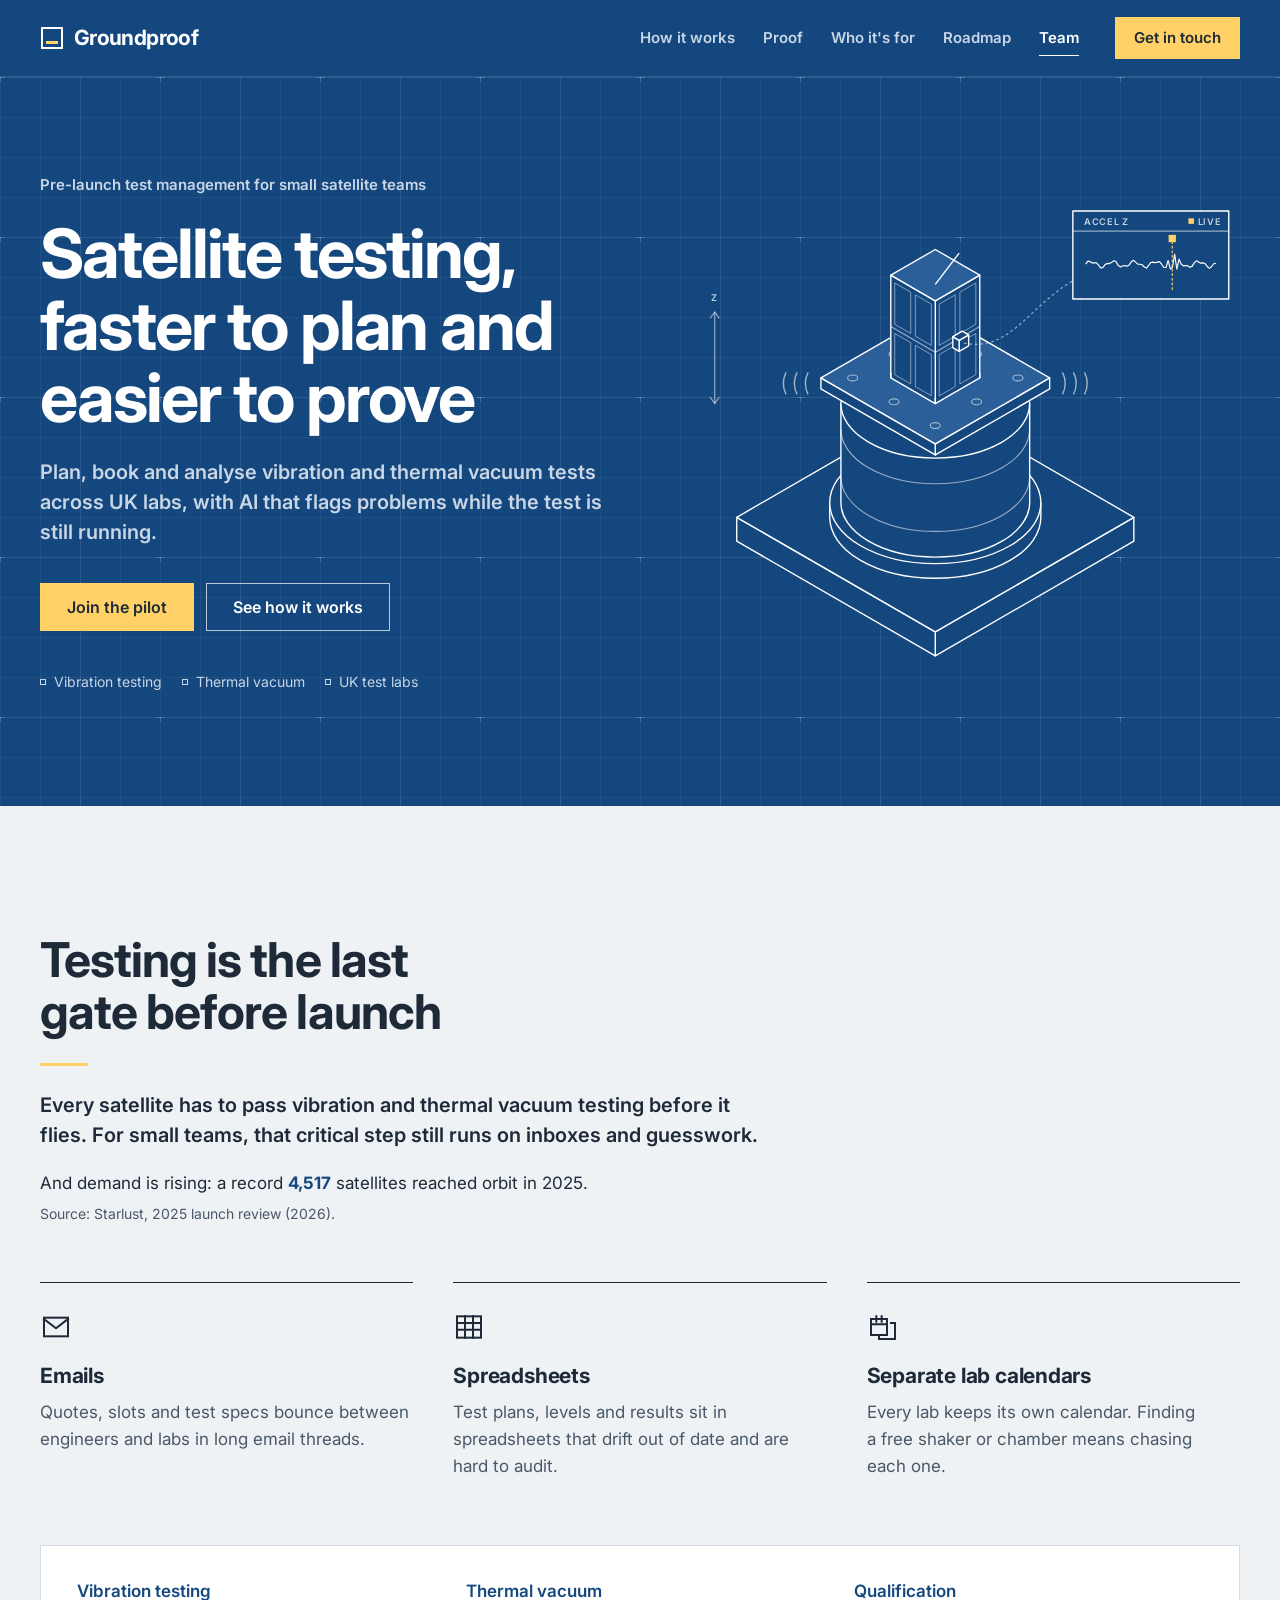
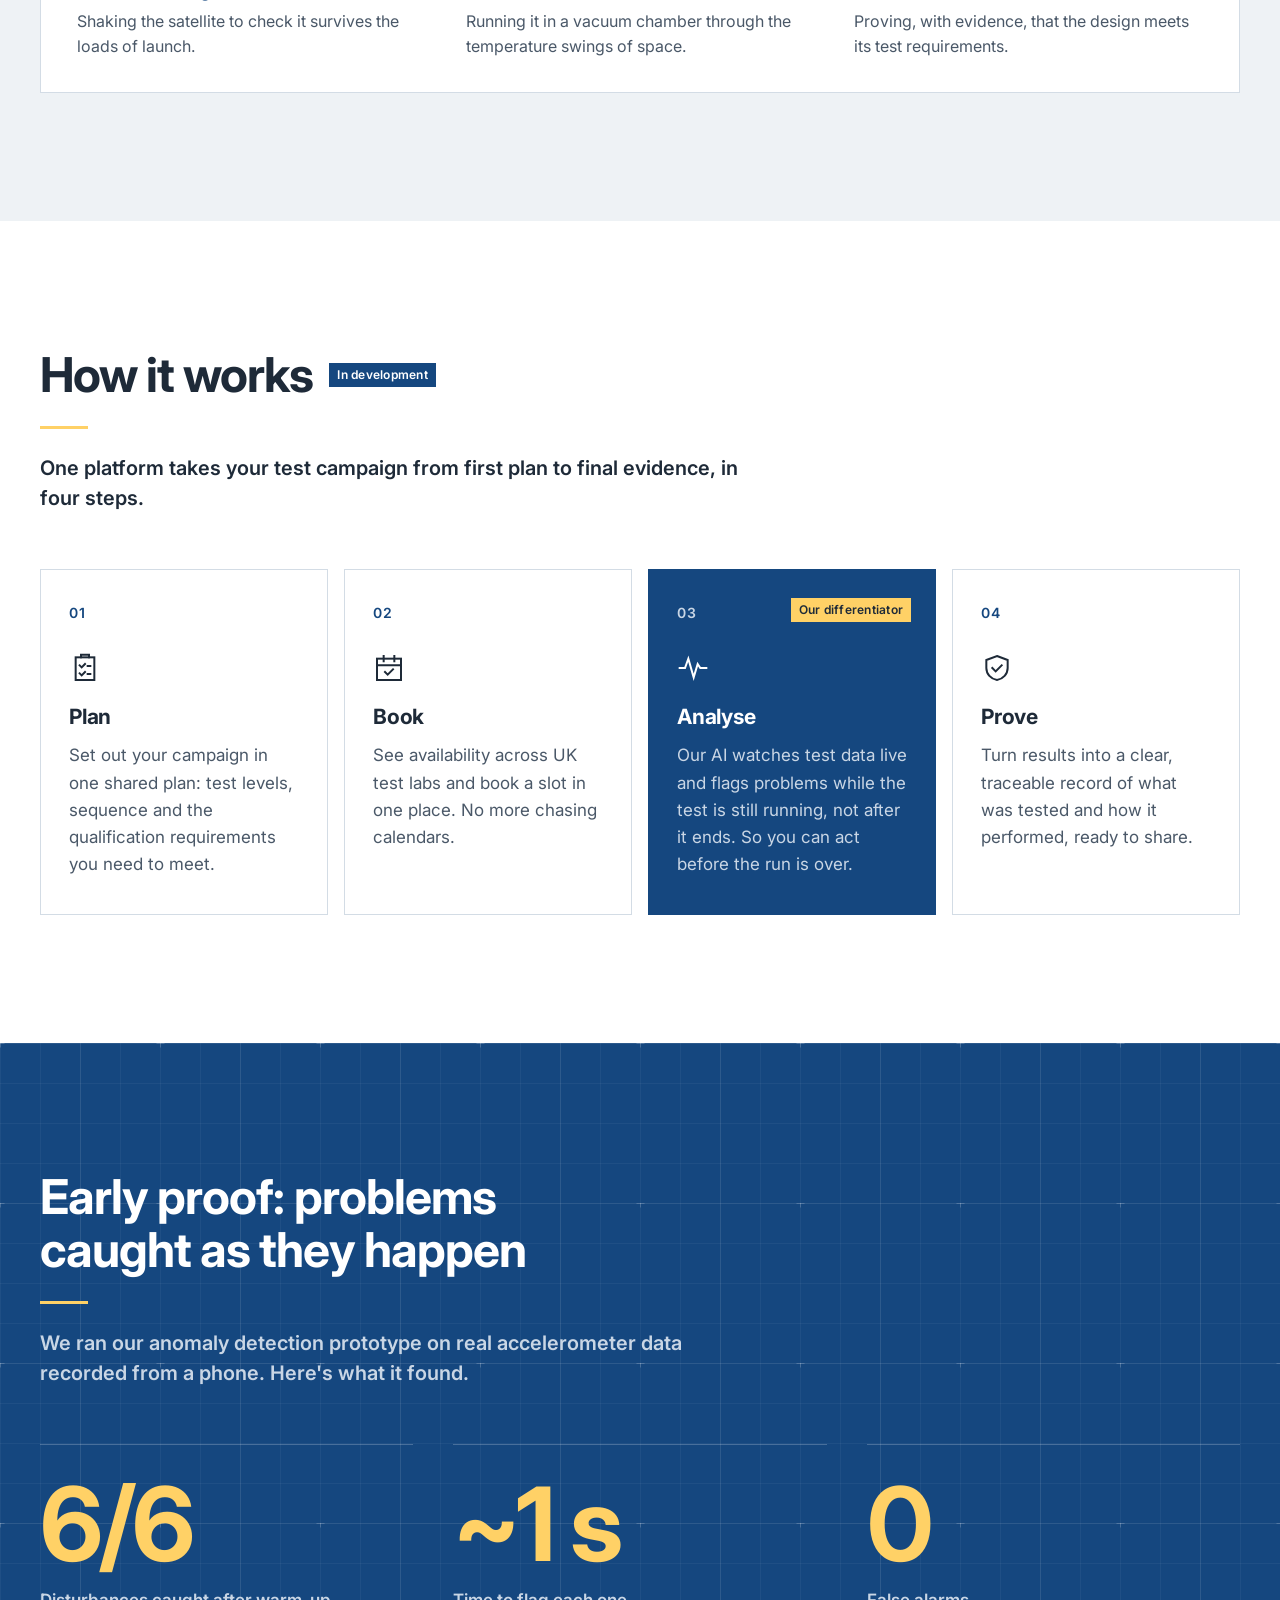
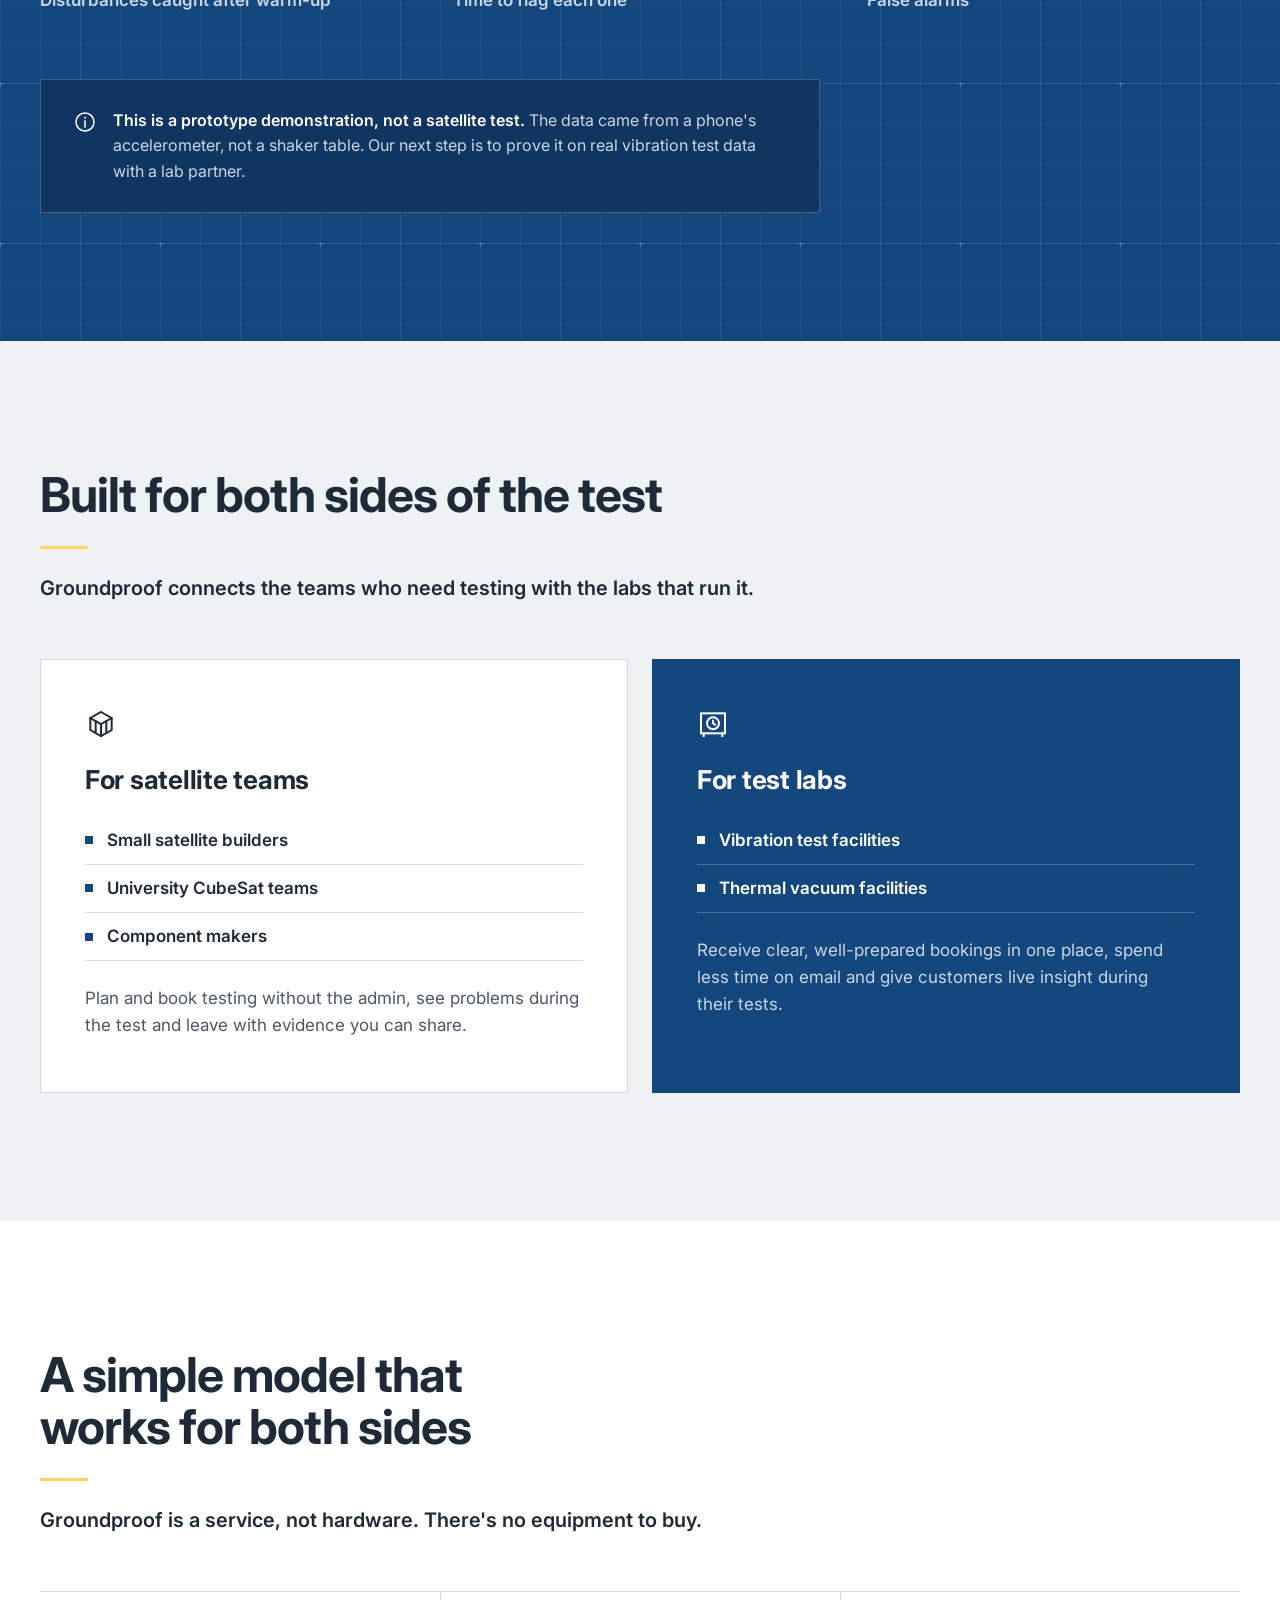
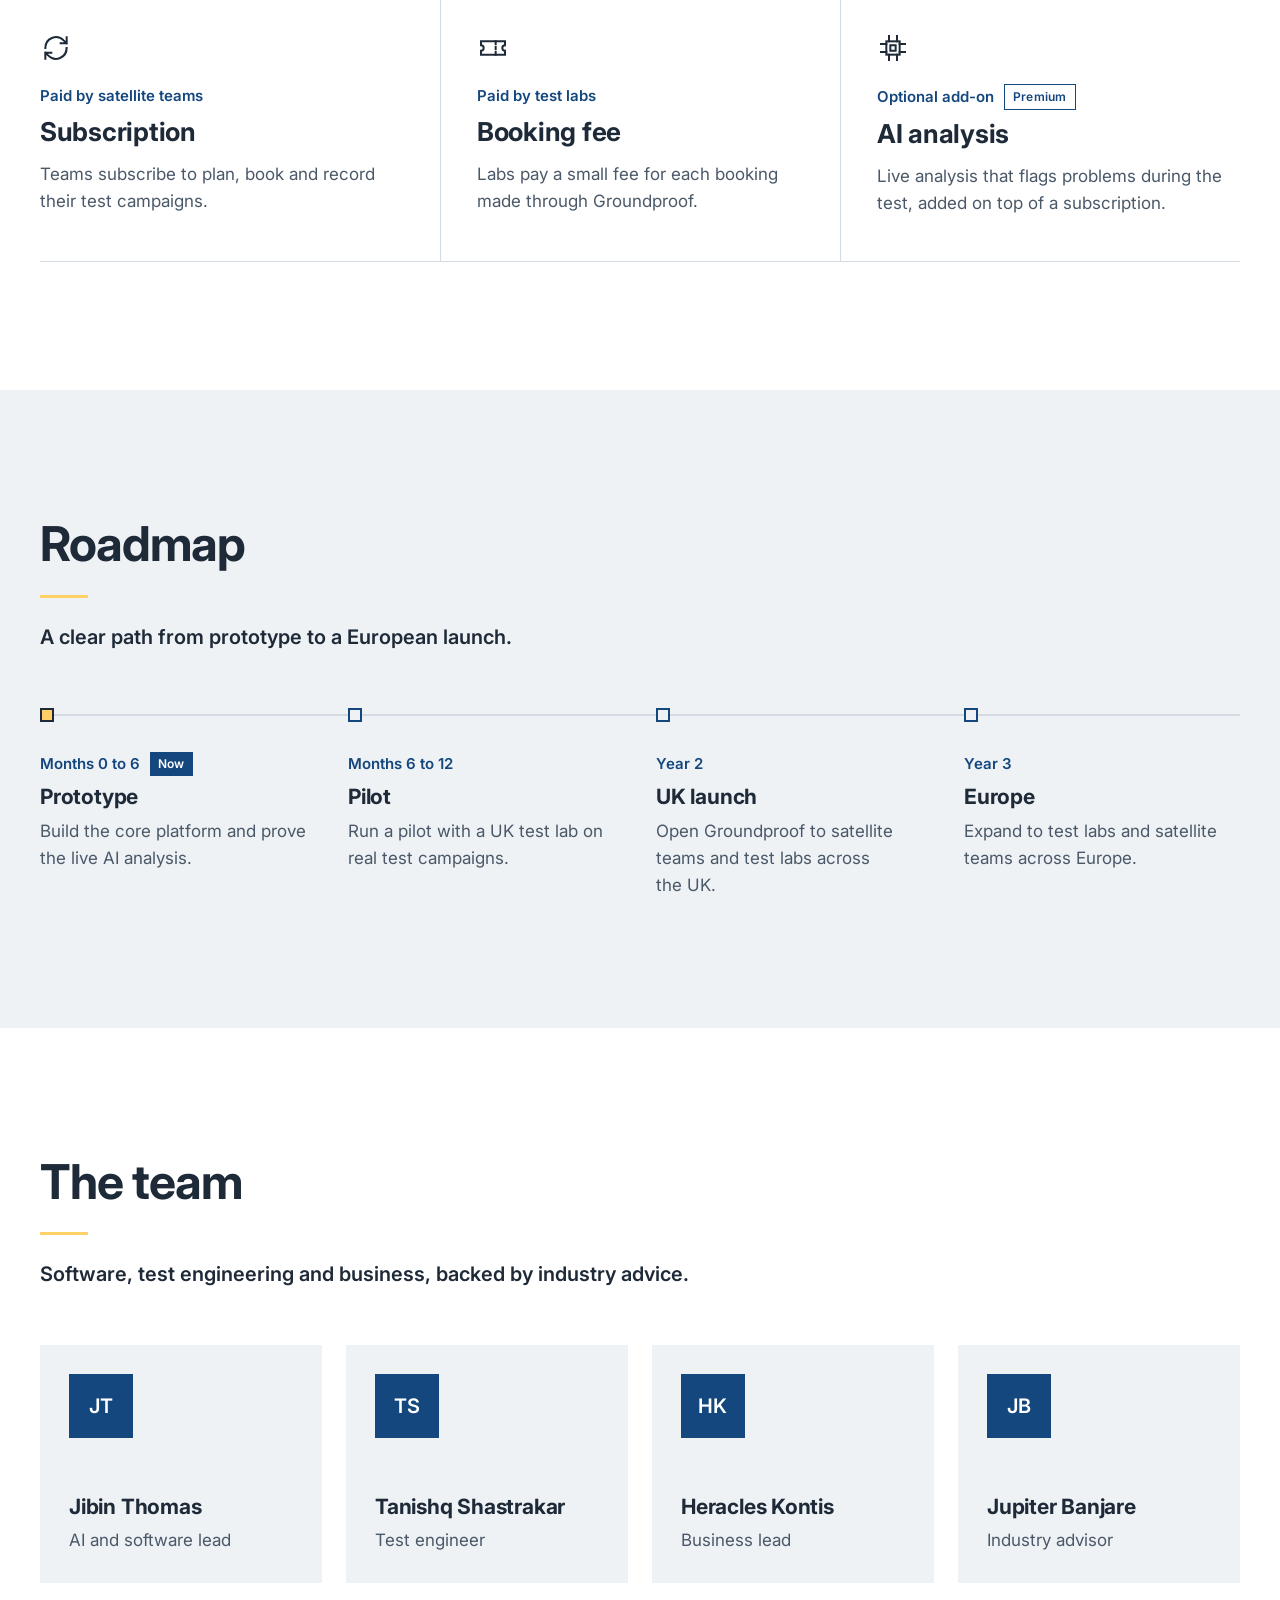
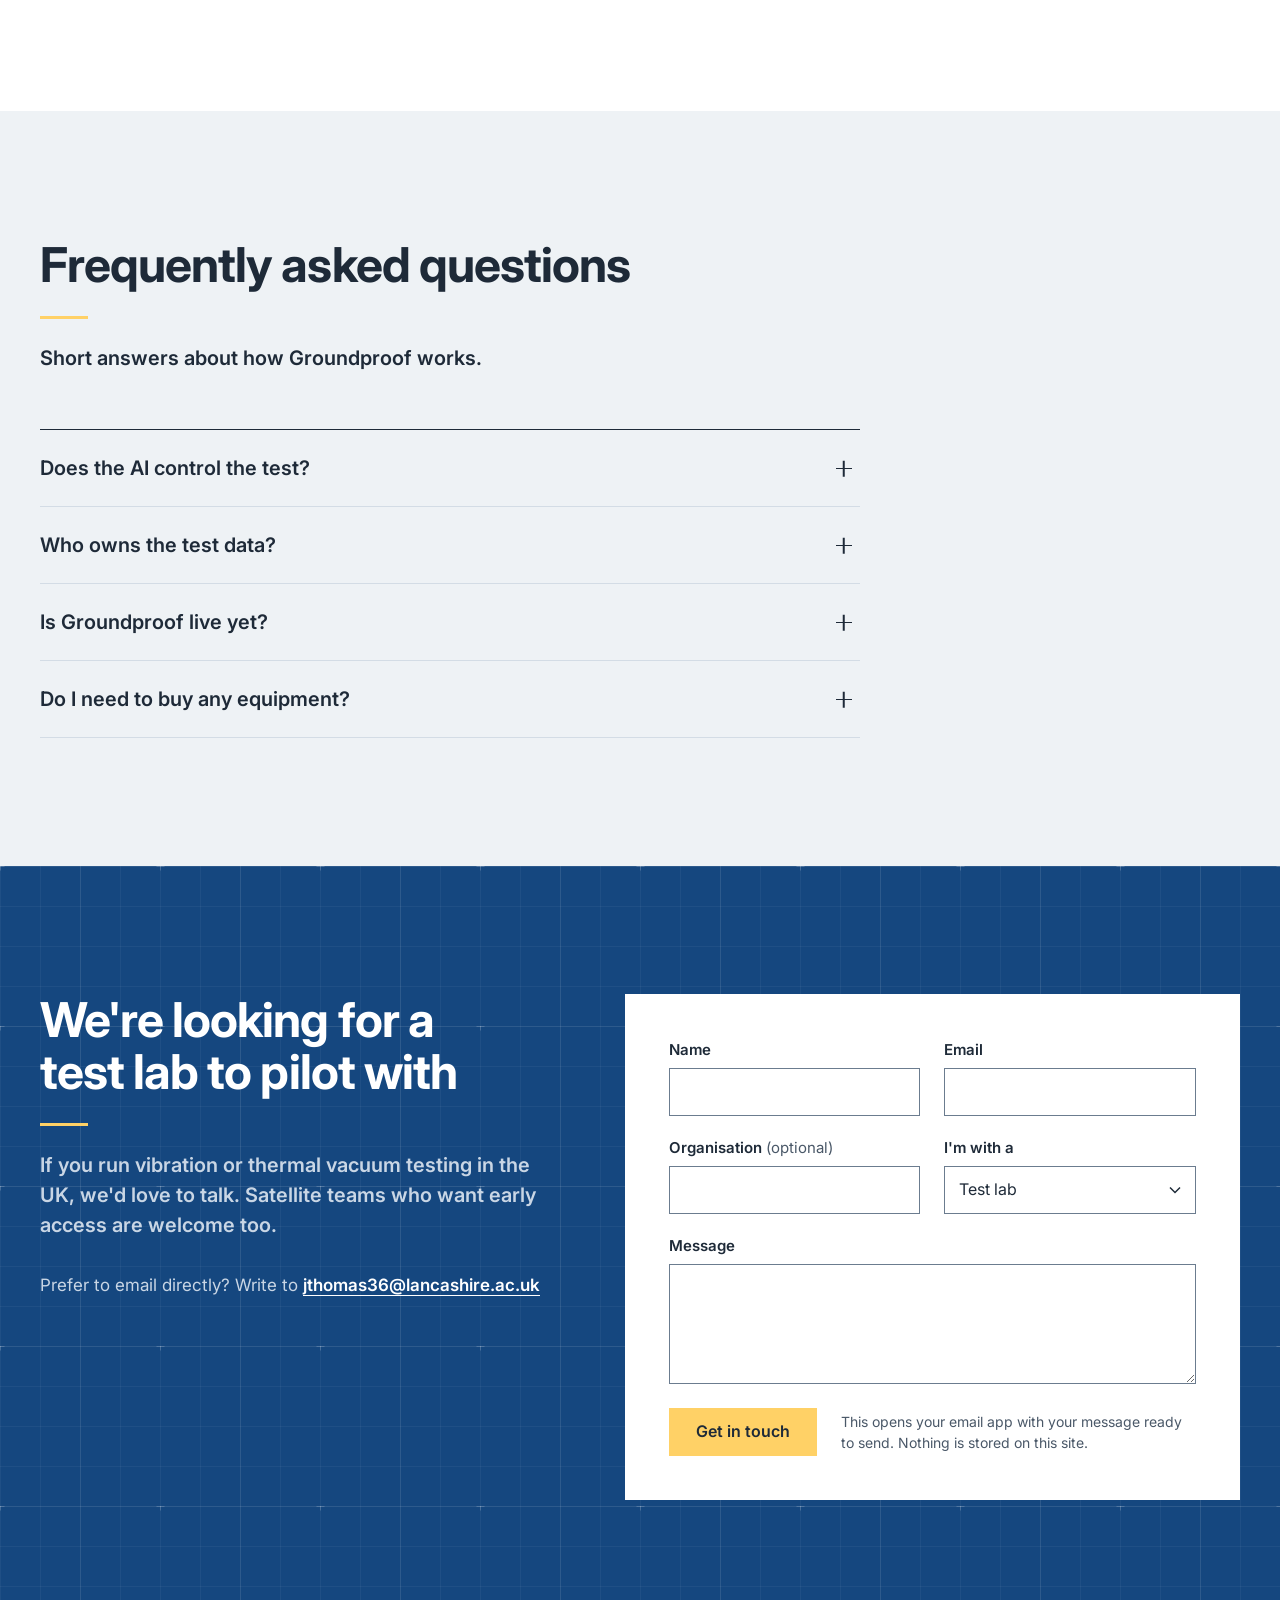
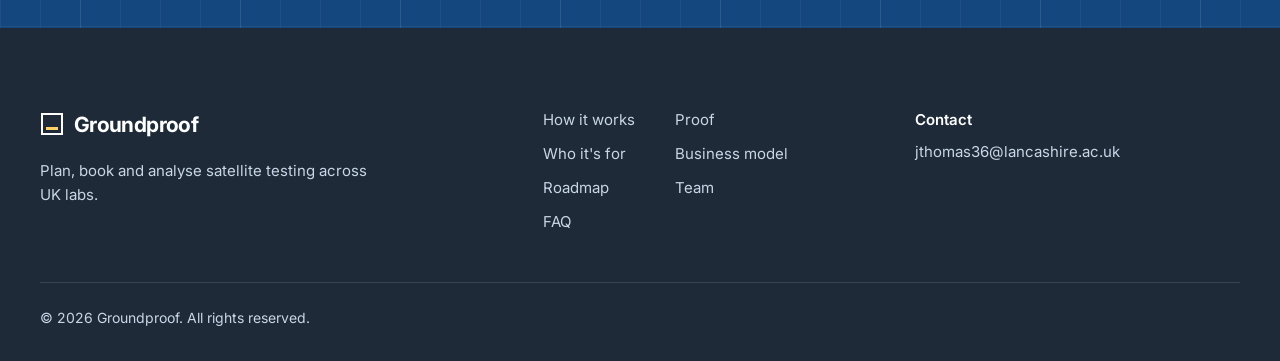
==== commit 19c40ba4: "Add FAQ, demand stat and development tag; update booking and pilot copy - How it works: add an 'In d" ====
--- a/index.html
+++ b/index.html
@@ -101,6 +101,8 @@
           <h2 id="problem-title">Testing is the last gate before launch</h2>
           <span class="accent-line" aria-hidden="true"></span>
           <p class="lead">Every satellite has to pass vibration and thermal vacuum testing before it flies. For small teams, that critical step still runs on inboxes and guesswork.</p>
+          <p class="demand">And demand is rising: a record <strong>4,517</strong> satellites reached orbit in 2025.</p>
+          <p class="source">Source: Starlust, 2025 launch review (2026).</p>
         </div>
 
         <div class="problem-grid">
@@ -142,7 +144,10 @@
     <section class="section" id="how" aria-labelledby="how-title">
       <div class="container">
         <div class="section-head reveal">
-          <h2 id="how-title">How it works</h2>
+          <div class="heading-row">
+            <h2 id="how-title">How it works</h2>
+            <span class="tag tag-navy">In development</span>
+          </div>
           <span class="accent-line" aria-hidden="true"></span>
           <p class="lead">One platform takes your test campaign from first plan to final evidence, in four steps.</p>
         </div>
@@ -158,7 +163,7 @@
             <span class="step-num">02</span>
             <svg class="icon" viewBox="0 0 24 24" aria-hidden="true" focusable="false"><rect x="3" y="5" width="18" height="16"/><path d="M3 10h18M8 3v4M16 3v4M9 15l2 2 4-4"/></svg>
             <h3>Book</h3>
-            <p>See availability across UK test labs and book a slot directly. No more chasing calendars.</p>
+            <p>See availability across UK test labs and book a slot in one place. No more chasing calendars.</p>
           </li>
           <li class="step step-feature reveal">
             <span class="step-num">03</span>
@@ -293,7 +298,7 @@
             <span class="milestone-marker" aria-hidden="true"></span>
             <p class="milestone-when">Months 6 to 12</p>
             <h3>Pilot</h3>
-            <p>Run a pilot with a Scottish test lab on real test campaigns.</p>
+            <p>Run a pilot with a UK test lab on real test campaigns.</p>
           </li>
           <li class="milestone reveal">
             <span class="milestone-marker" aria-hidden="true"></span>
@@ -350,6 +355,36 @@
             </div>
           </li>
         </ul>
+      </div>
+    </section>
+
+    <!-- FAQ -->
+    <section class="section section-light" id="faq" aria-labelledby="faq-title">
+      <div class="container">
+        <div class="section-head reveal">
+          <h2 id="faq-title">Frequently asked questions</h2>
+          <span class="accent-line" aria-hidden="true"></span>
+          <p class="lead">Short answers about how Groundproof works.</p>
+        </div>
+
+        <div class="faq">
+          <details class="faq-item reveal">
+            <summary>Does the AI control the test?</summary>
+            <p>No. It only advises. The lab's own safety limits stay in charge of the test.</p>
+          </details>
+          <details class="faq-item reveal">
+            <summary>Who owns the test data?</summary>
+            <p>You do. Customers own and control their data, and decide what is shared.</p>
+          </details>
+          <details class="faq-item reveal">
+            <summary>Is Groundproof live yet?</summary>
+            <p>Not yet. We're building the prototype now and looking for a test lab to pilot with.</p>
+          </details>
+          <details class="faq-item reveal">
+            <summary>Do I need to buy any equipment?</summary>
+            <p>No. Groundproof is software. Labs keep their own equipment.</p>
+          </details>
+        </div>
       </div>
     </section>
 
@@ -423,6 +458,7 @@
           <li><a href="#model">Business model</a></li>
           <li><a href="#roadmap">Roadmap</a></li>
           <li><a href="#team">Team</a></li>
+          <li><a href="#faq">FAQ</a></li>
         </ul>
       </nav>
       <div class="footer-contact">
--- a/css/styles.css
+++ b/css/styles.css
@@ -151,6 +151,25 @@
   color: var(--slate);
 }
 .section-dark .lead { color: var(--on-dark-muted); }
+
+.heading-row {
+  display: flex;
+  flex-wrap: wrap;
+  align-items: center;
+  gap: 12px 16px;
+}
+
+.demand {
+  margin-top: 20px;
+  font-size: 17px;
+}
+.demand strong { color: var(--navy); font-weight: 700; }
+
+.source {
+  margin-top: 6px;
+  color: var(--slate-muted);
+  font-size: 14px;
+}
 
 /* ---------- Icons ---------- */
 .icon {
@@ -722,6 +741,49 @@
   .avatar { margin-bottom: 56px; }
 }
 
+/* ---------- FAQ ---------- */
+.faq {
+  max-width: 820px;
+  border-top: 1px solid var(--slate);
+}
+
+.faq-item { border-bottom: 1px solid var(--line); }
+
+.faq-item summary {
+  position: relative;
+  display: block;
+  padding: 24px 48px 24px 0;
+  font-size: clamp(18px, 1.8vw, 20px);
+  font-weight: 600;
+  line-height: 1.4;
+  cursor: pointer;
+  list-style: none;
+  transition: color 0.2s var(--ease);
+}
+.faq-item summary::-webkit-details-marker { display: none; }
+.faq-item summary:hover { color: var(--navy); }
+
+/* Thin plus that turns into a minus when open */
+.faq-item summary::before,
+.faq-item summary::after {
+  content: "";
+  position: absolute;
+  right: 8px;
+  top: 50%;
+  width: 16px;
+  height: 1.5px;
+  background: currentColor;
+  transition: transform 0.25s var(--ease);
+}
+.faq-item summary::after { transform: rotate(90deg); }
+.faq-item[open] summary::after { transform: rotate(0deg); }
+
+.faq-item p {
+  max-width: 40em;
+  padding: 0 48px 28px 0;
+  color: var(--slate-muted);
+}
+
 /* ---------- Contact ---------- */
 .contact { display: grid; gap: 48px; }
 .contact .section-head { margin-bottom: 32px; }
@@ -810,6 +872,21 @@
   .form { padding: 44px; }
 }
 
+/* ---------- 404 page ---------- */
+.not-found {
+  display: flex;
+  align-items: center;
+  min-height: calc(100vh - var(--header-h) - 90px);
+  padding: 80px 0 96px;
+}
+.not-found-code {
+  margin-bottom: 20px;
+  color: var(--on-dark-muted);
+  font-size: 15px;
+  font-weight: 600;
+}
+.not-found .section-head { margin-bottom: 40px; }
+
 /* ---------- Footer ---------- */
 .site-footer {
   --focus: var(--yellow);
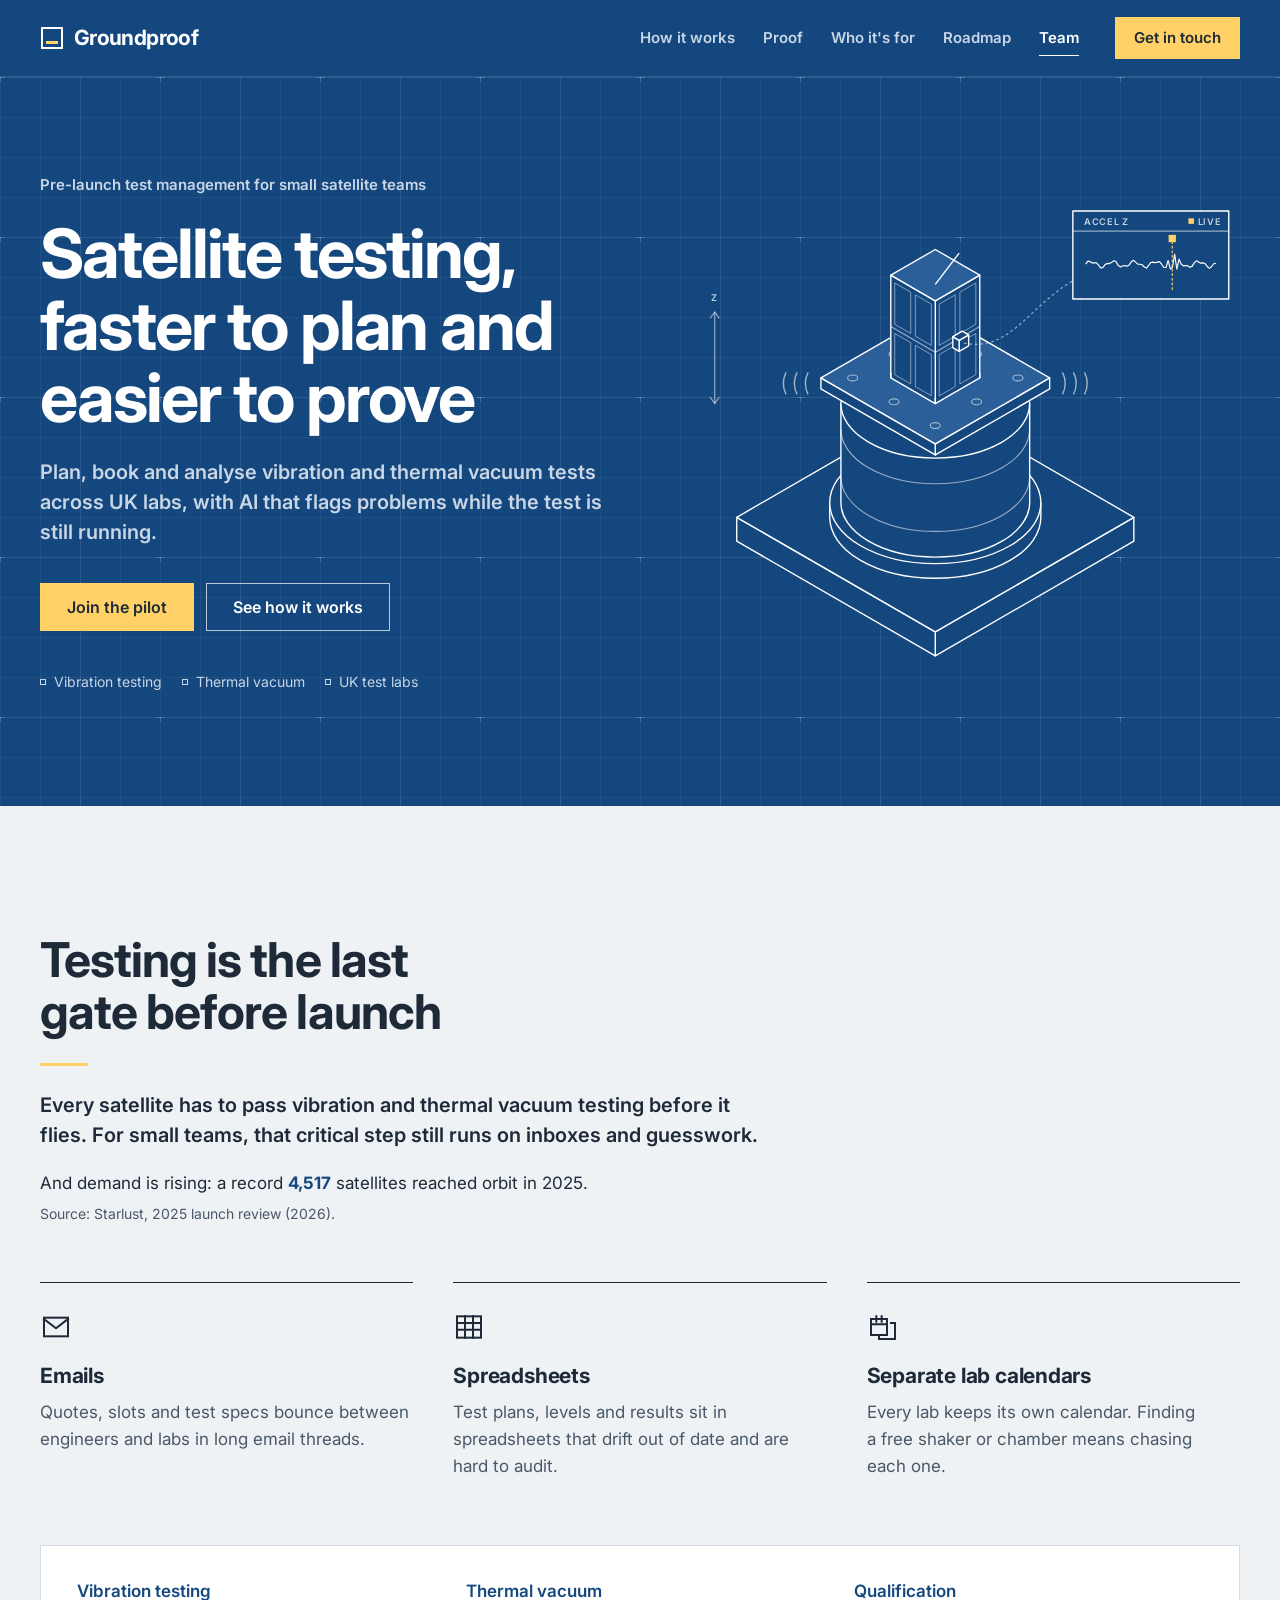
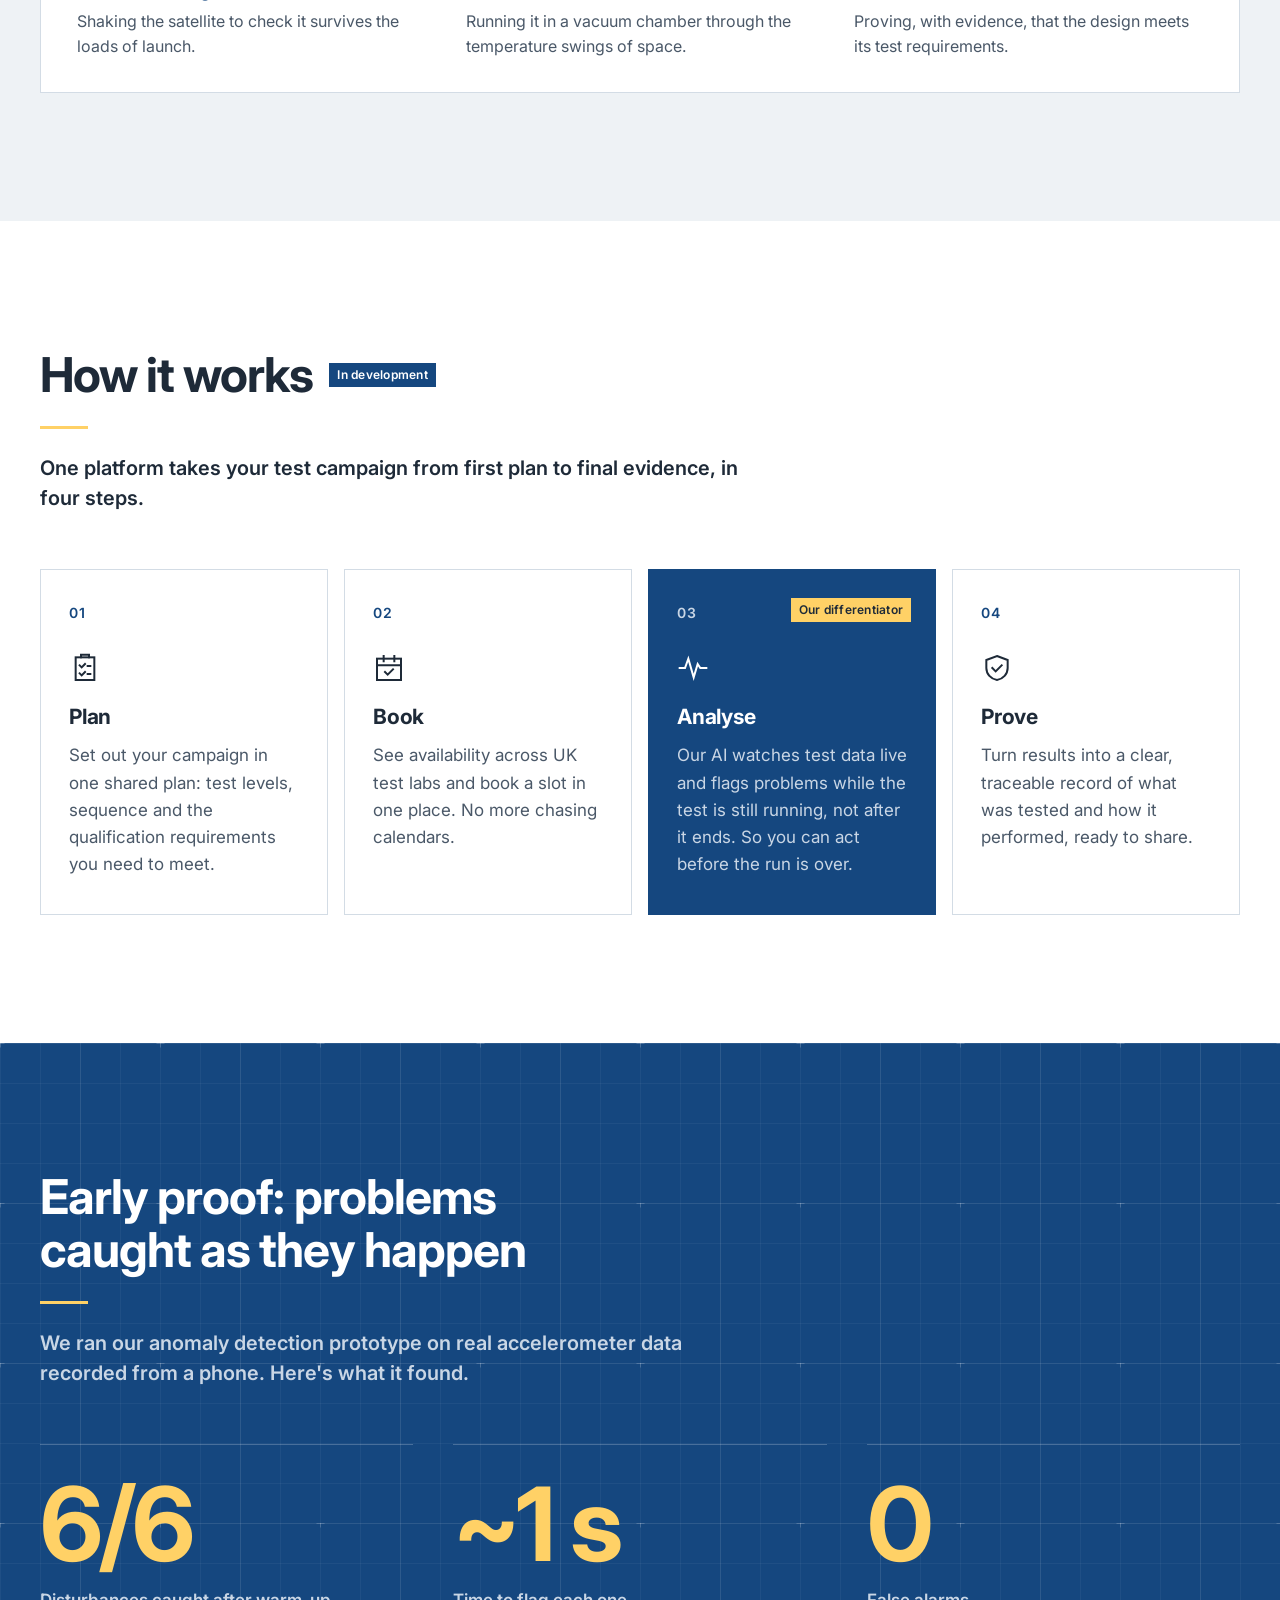
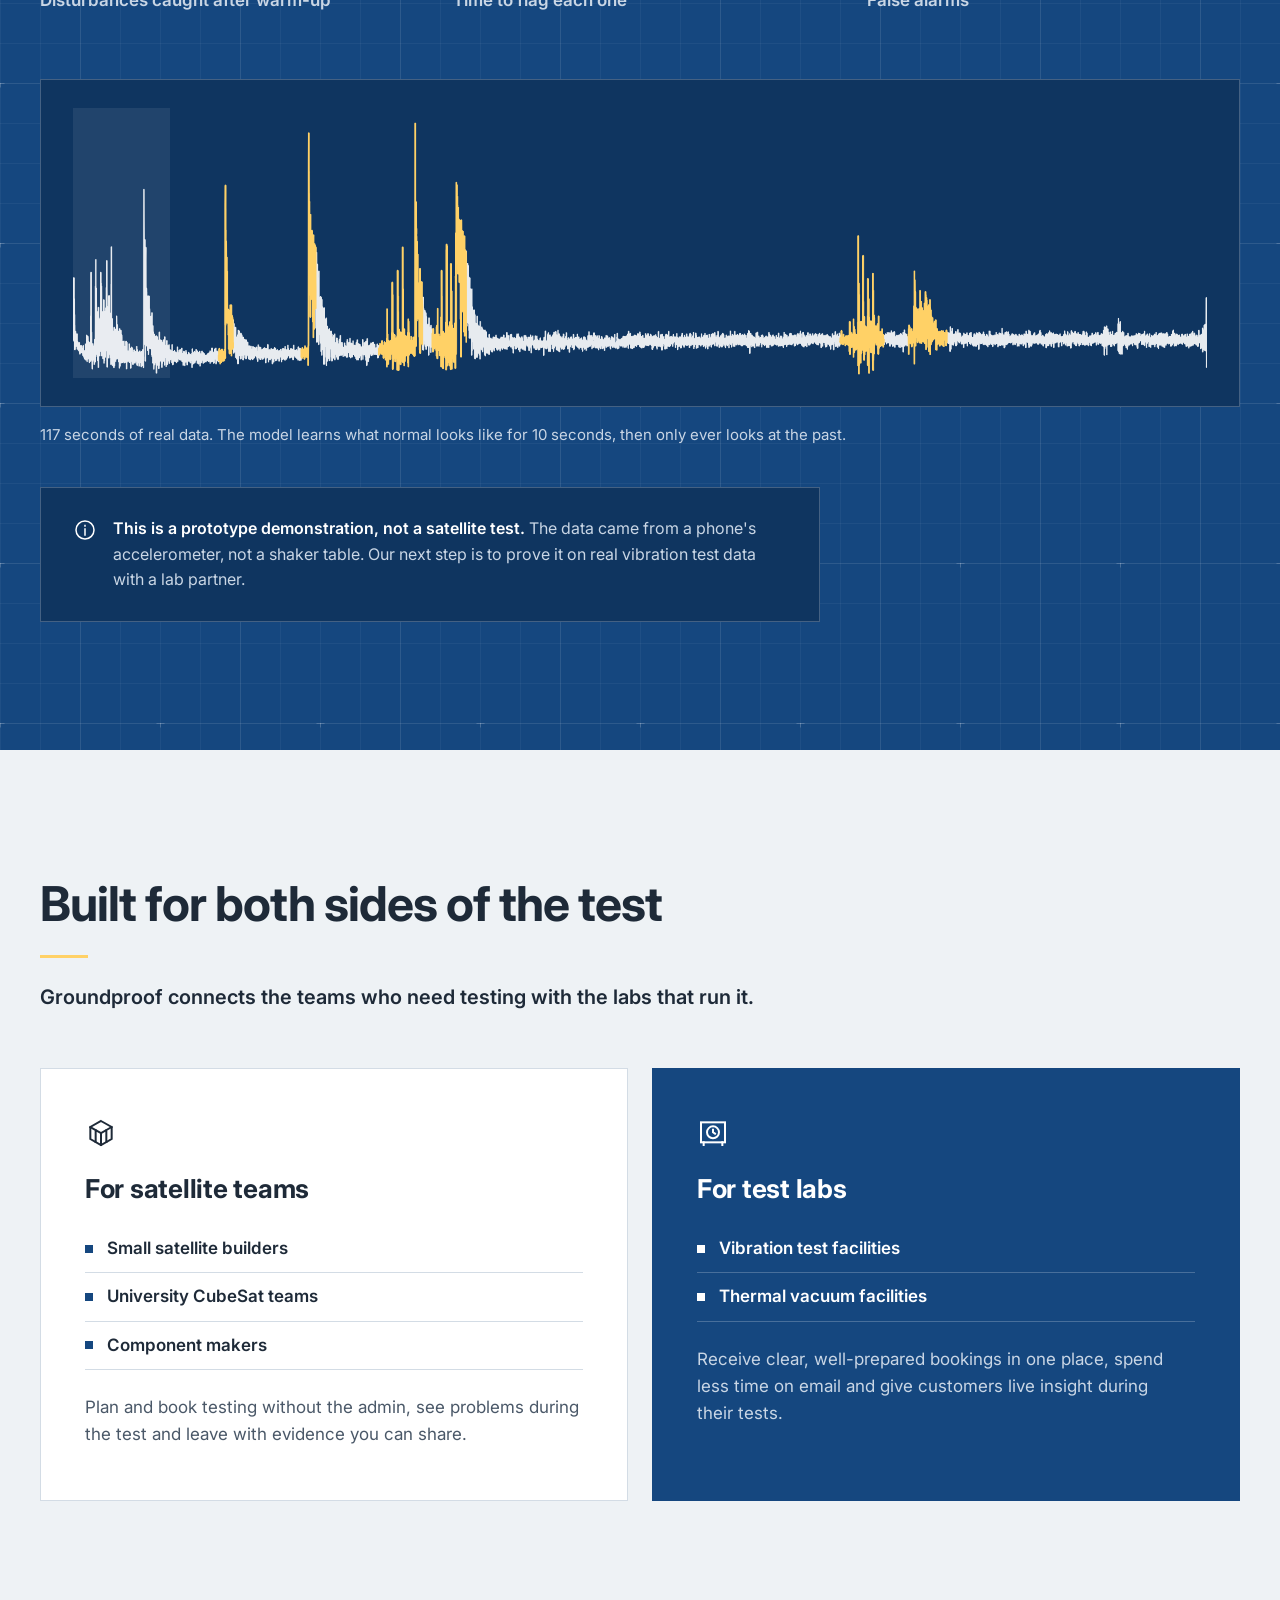
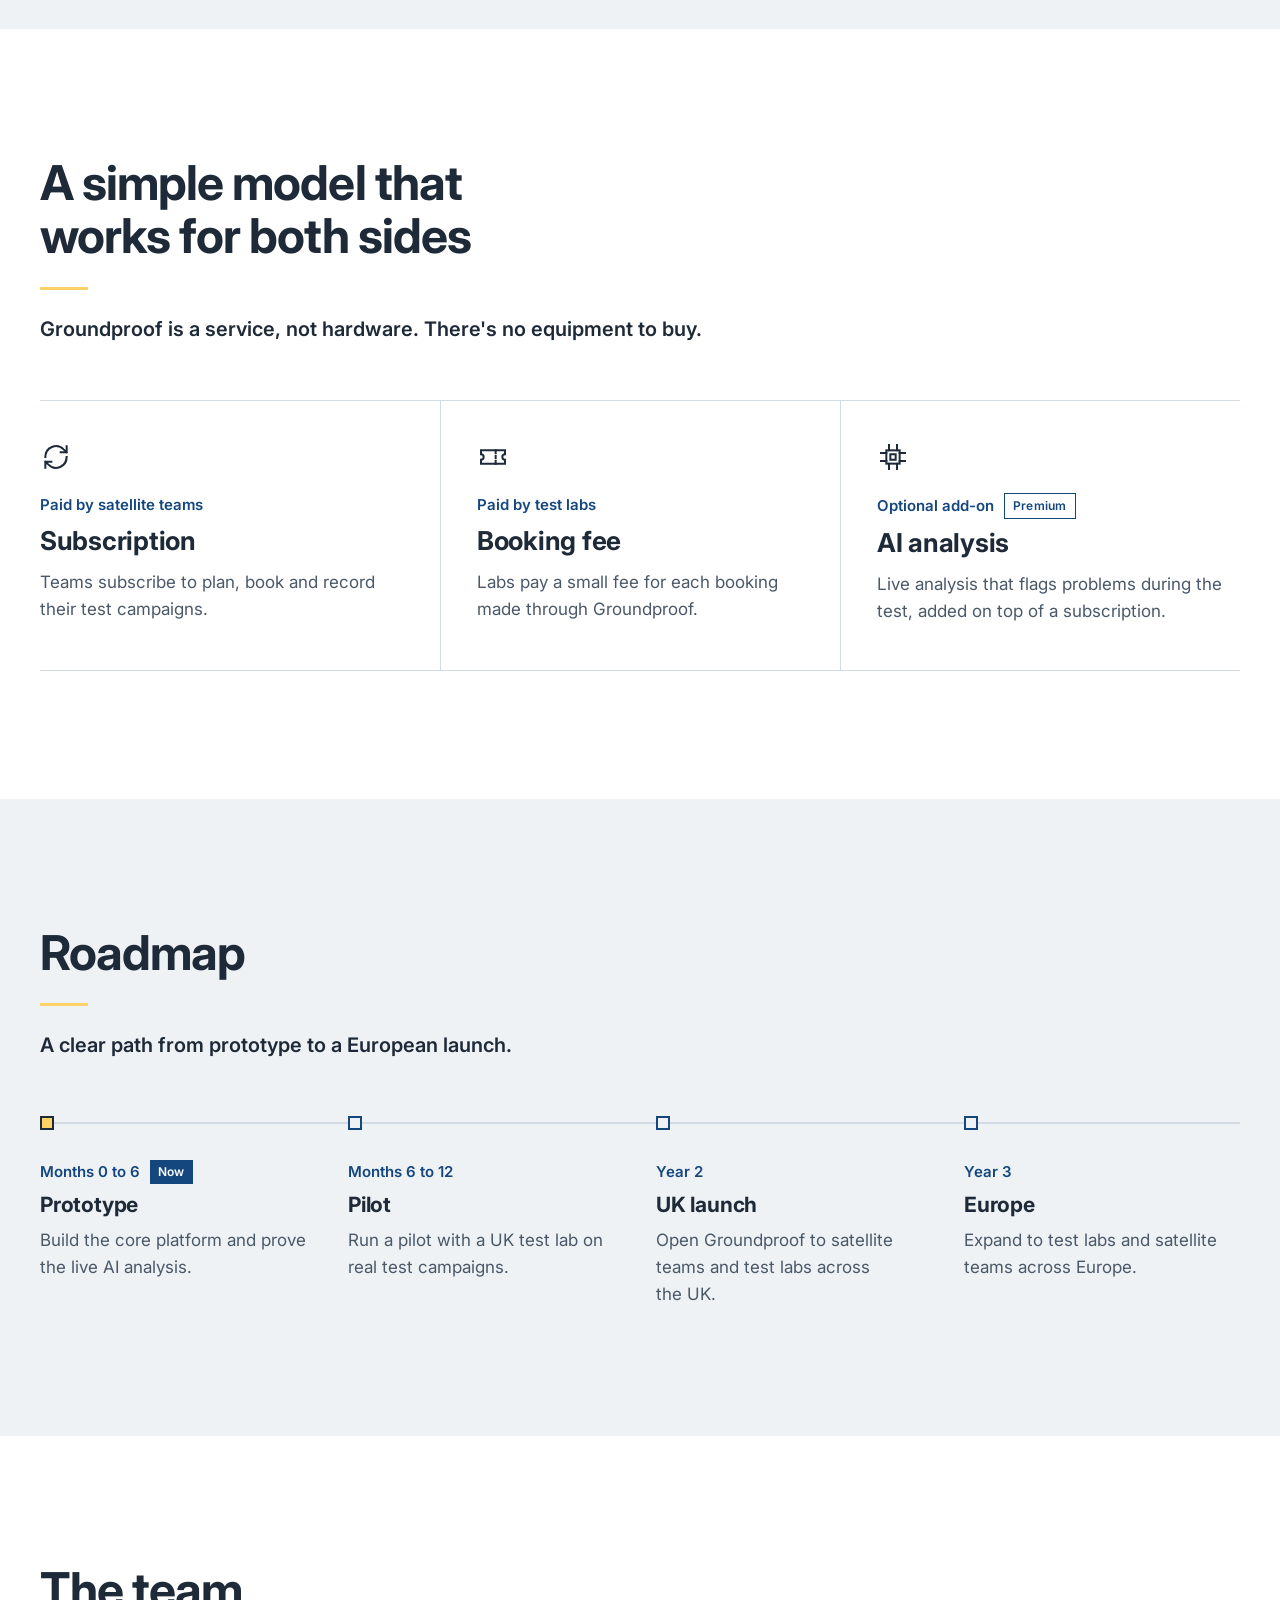
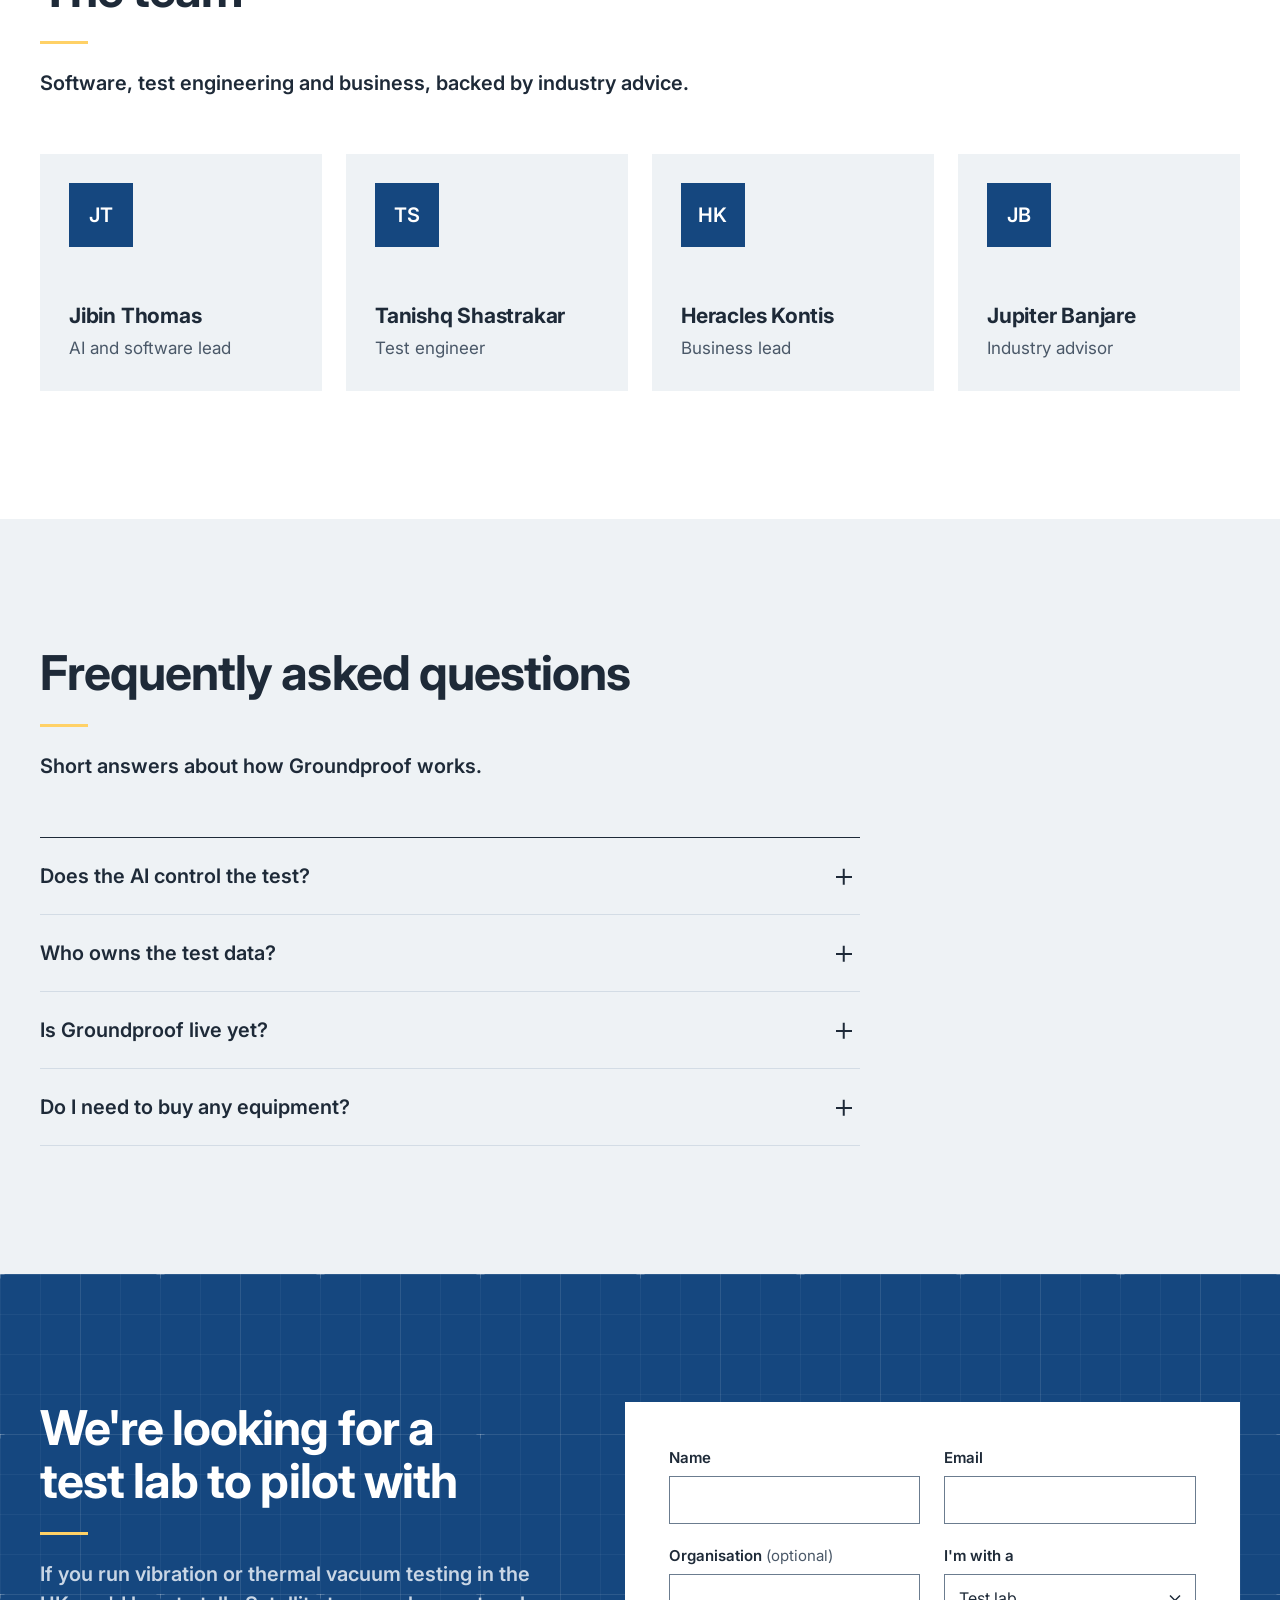
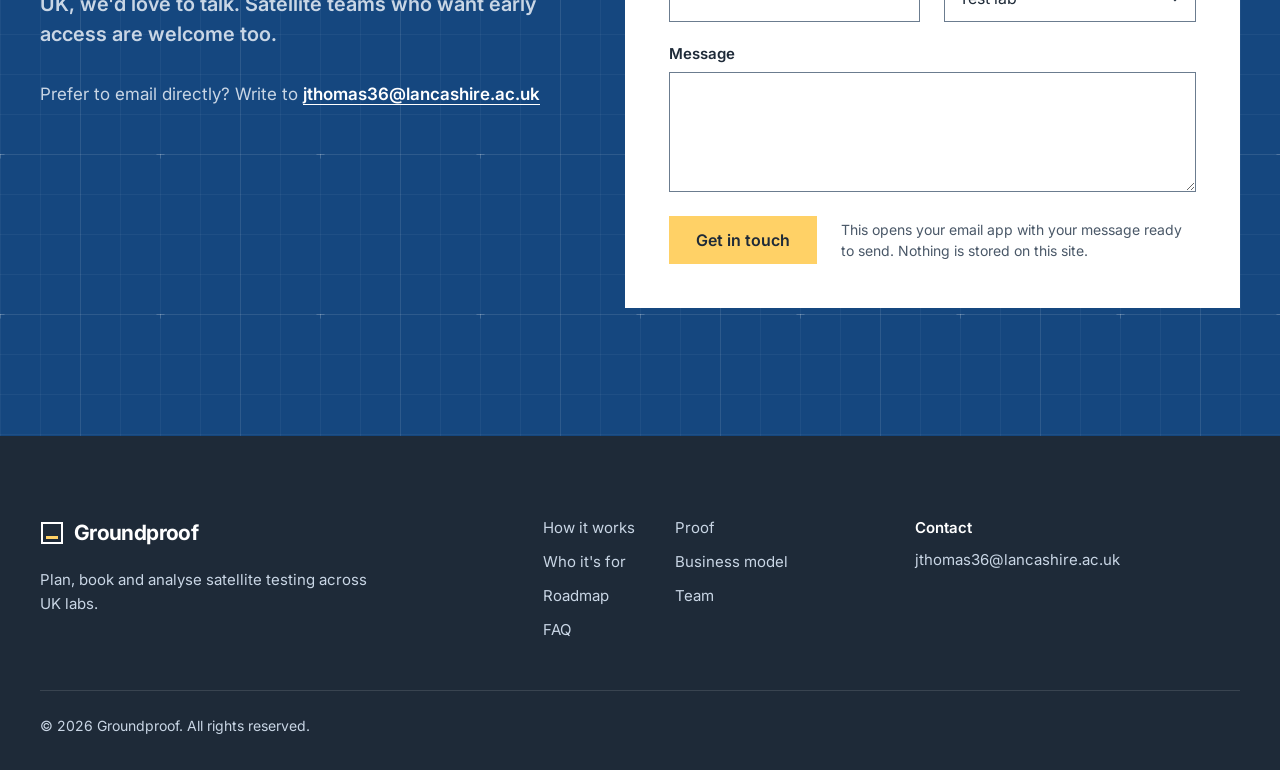
==== commit de44e00c: "Add real accelerometer trace to the proof section Shows the 117-second phone recording with the six " ====
--- a/index.html
+++ b/index.html
@@ -205,6 +205,13 @@
             <dd class="stat-value">0</dd>
           </div>
         </dl>
+
+        <figure class="proof-figure reveal">
+          <div class="trace-panel">
+            <img src="assets/proof-trace.png" width="1936" height="462" loading="lazy" decoding="async" alt="Real phone accelerometer recording, about two minutes long, with the six moments our model flagged highlighted in yellow">
+          </div>
+          <figcaption>117 seconds of real data. The model learns what normal looks like for 10 seconds, then only ever looks at the past.</figcaption>
+        </figure>
 
         <aside class="note reveal" aria-label="About this result">
           <svg class="icon" viewBox="0 0 24 24" aria-hidden="true" focusable="false"><circle cx="12" cy="12" r="9"/><path d="M12 11v6M12 7.5v.5"/></svg>
--- a/css/styles.css
+++ b/css/styles.css
@@ -568,7 +568,22 @@
 .note p { color: var(--on-dark-muted); font-size: 16px; }
 .note strong { color: var(--white); font-weight: 600; }
 
+.proof-figure { margin: 64px 0 0; }
+.trace-panel {
+  padding: 16px;
+  background: var(--navy-dark);
+  border: 1px solid var(--on-dark-line);
+}
+.trace-panel img { width: 100%; height: auto; }
+.proof-figure figcaption {
+  margin-top: 16px;
+  color: var(--on-dark-muted);
+  font-size: 15px;
+}
+.proof-figure + .note { margin-top: 40px; }
+
 @media (min-width: 768px) {
+  .trace-panel { padding: 28px 32px; }
   .stats { grid-template-columns: repeat(3, 1fr); }
   .note { padding: 28px 32px; }
 }
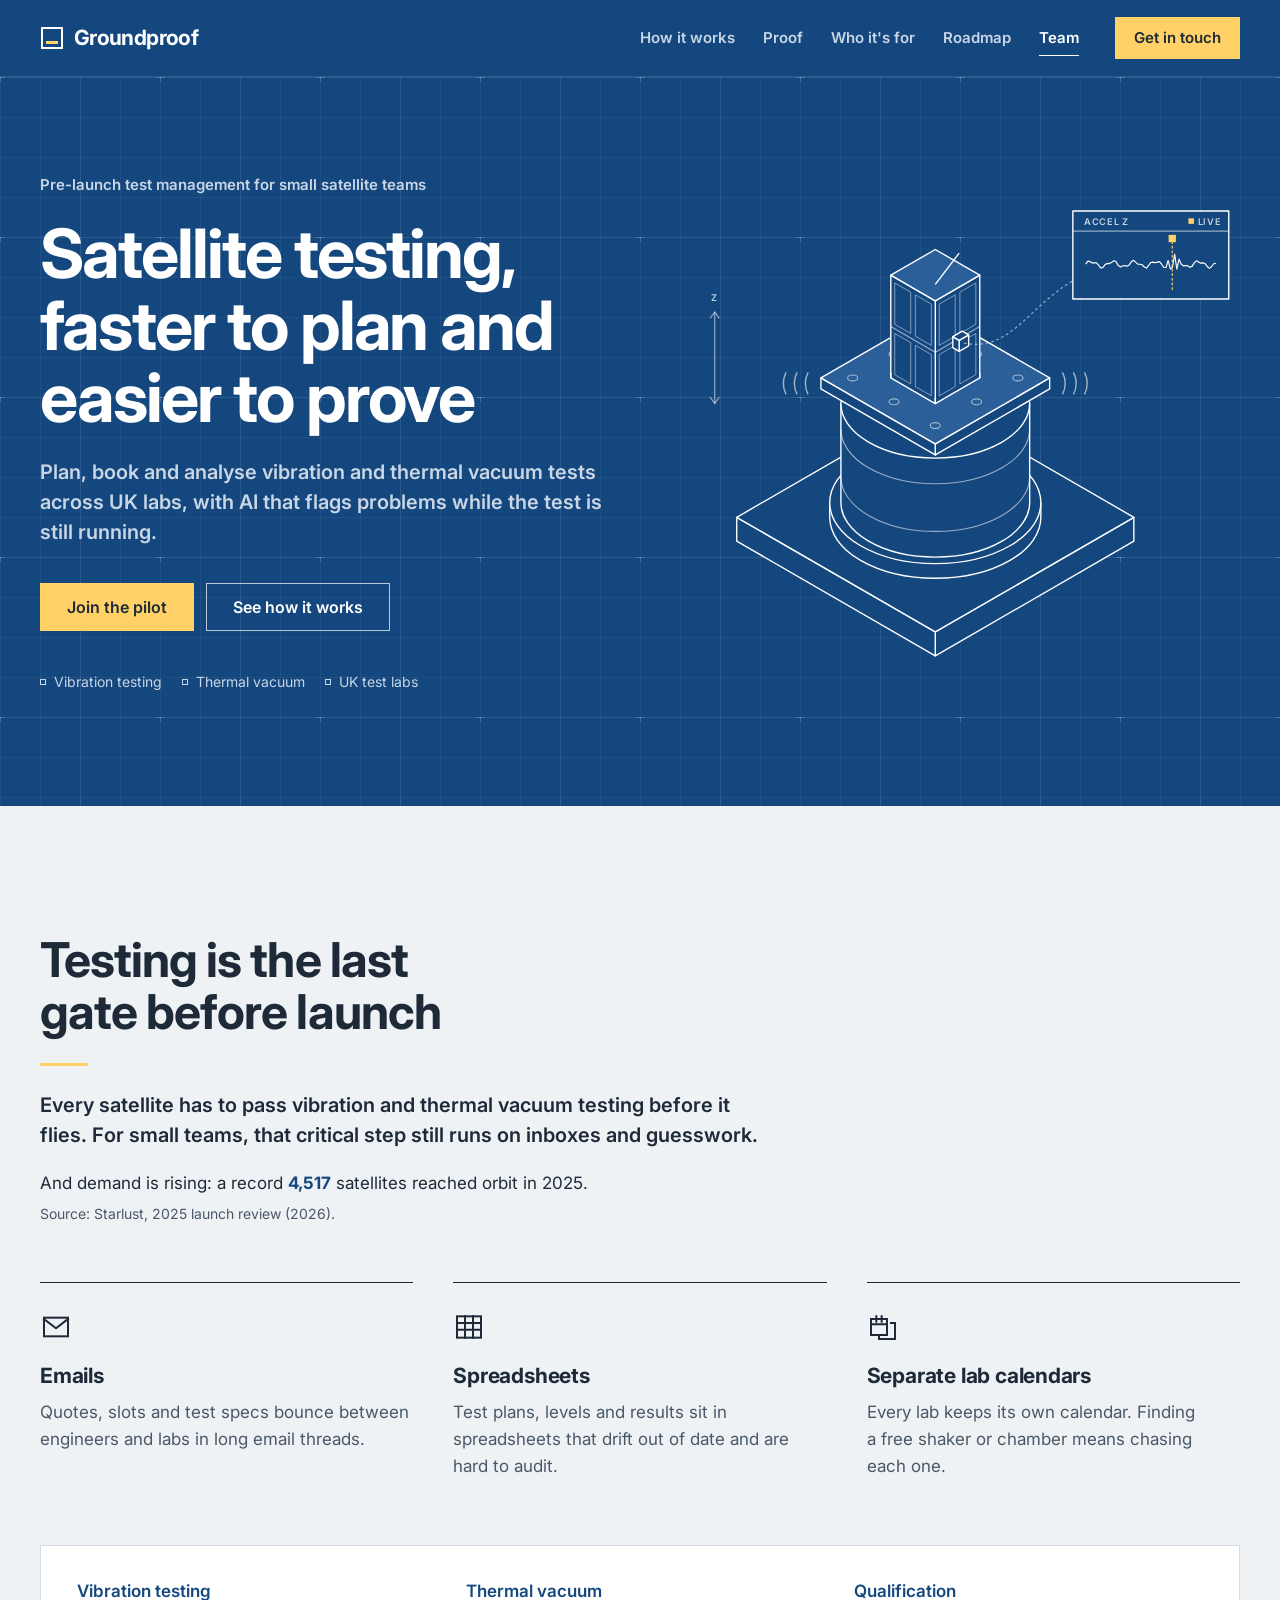
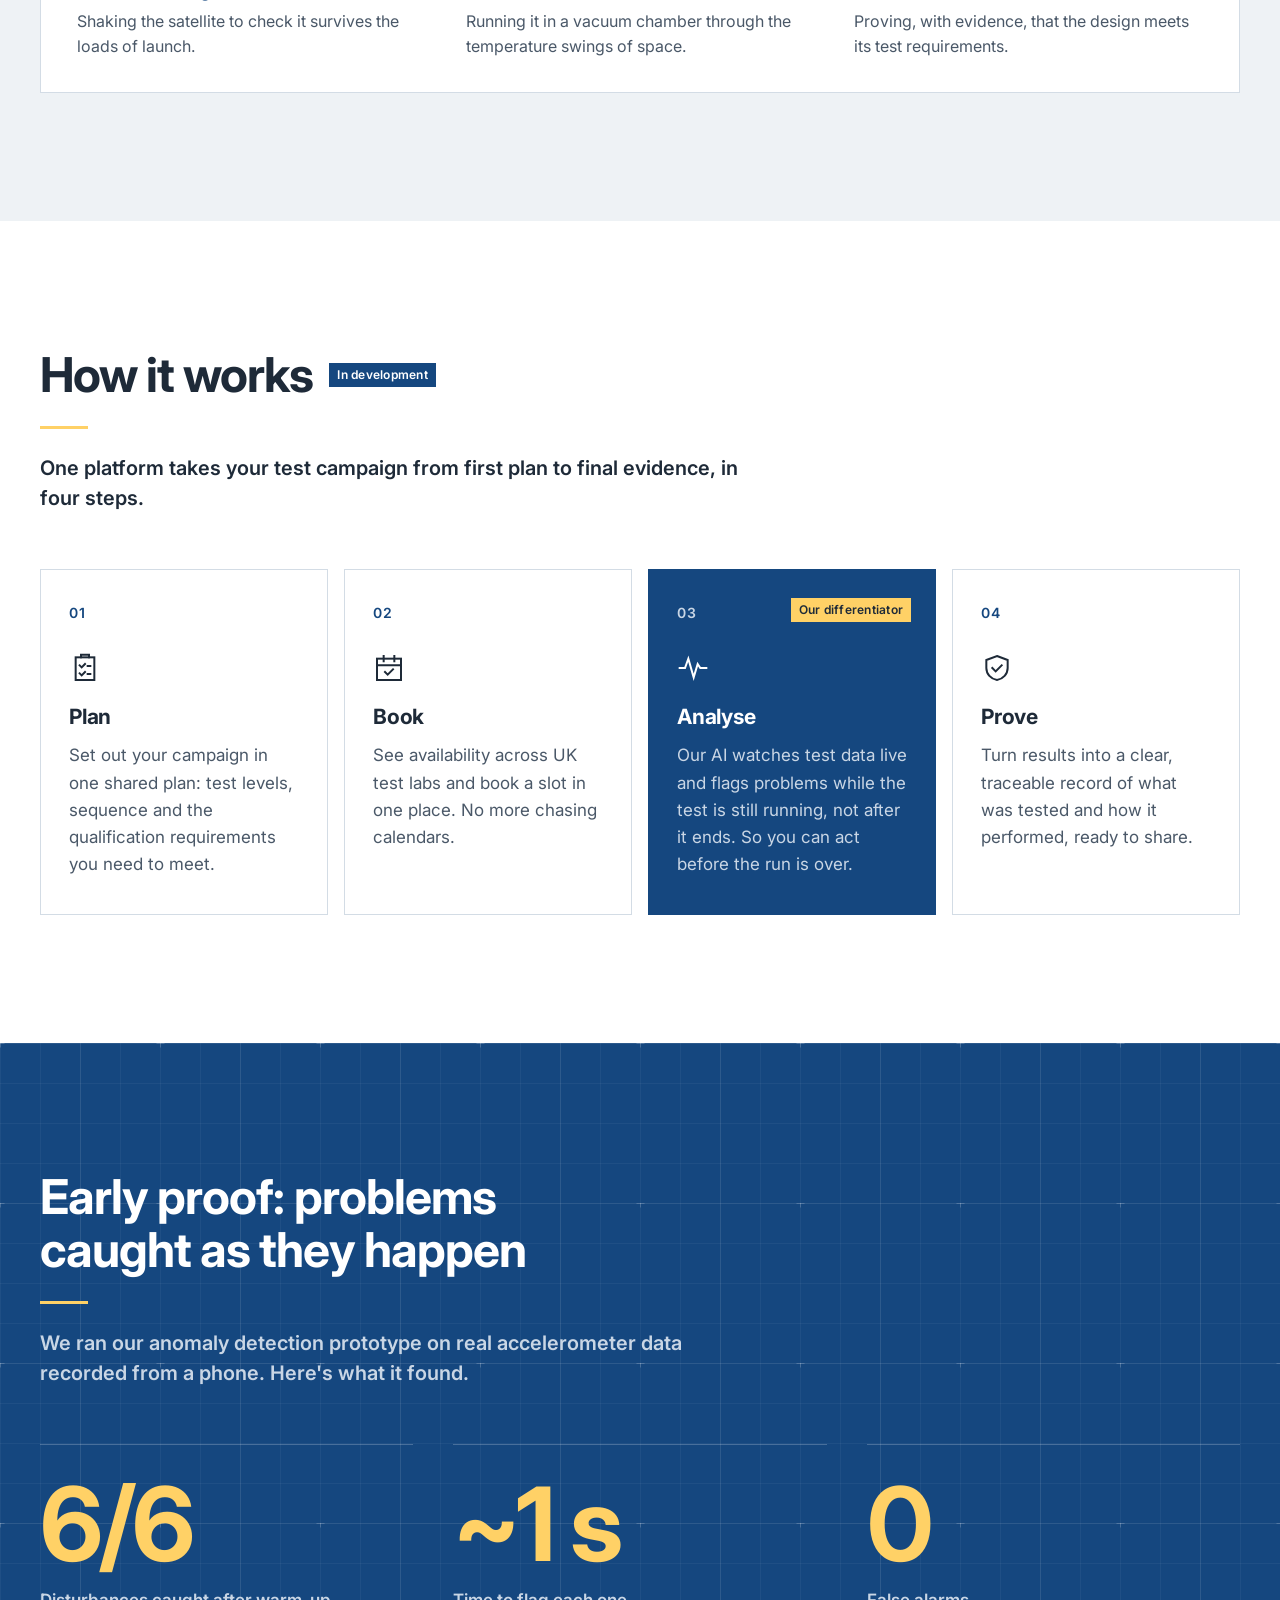
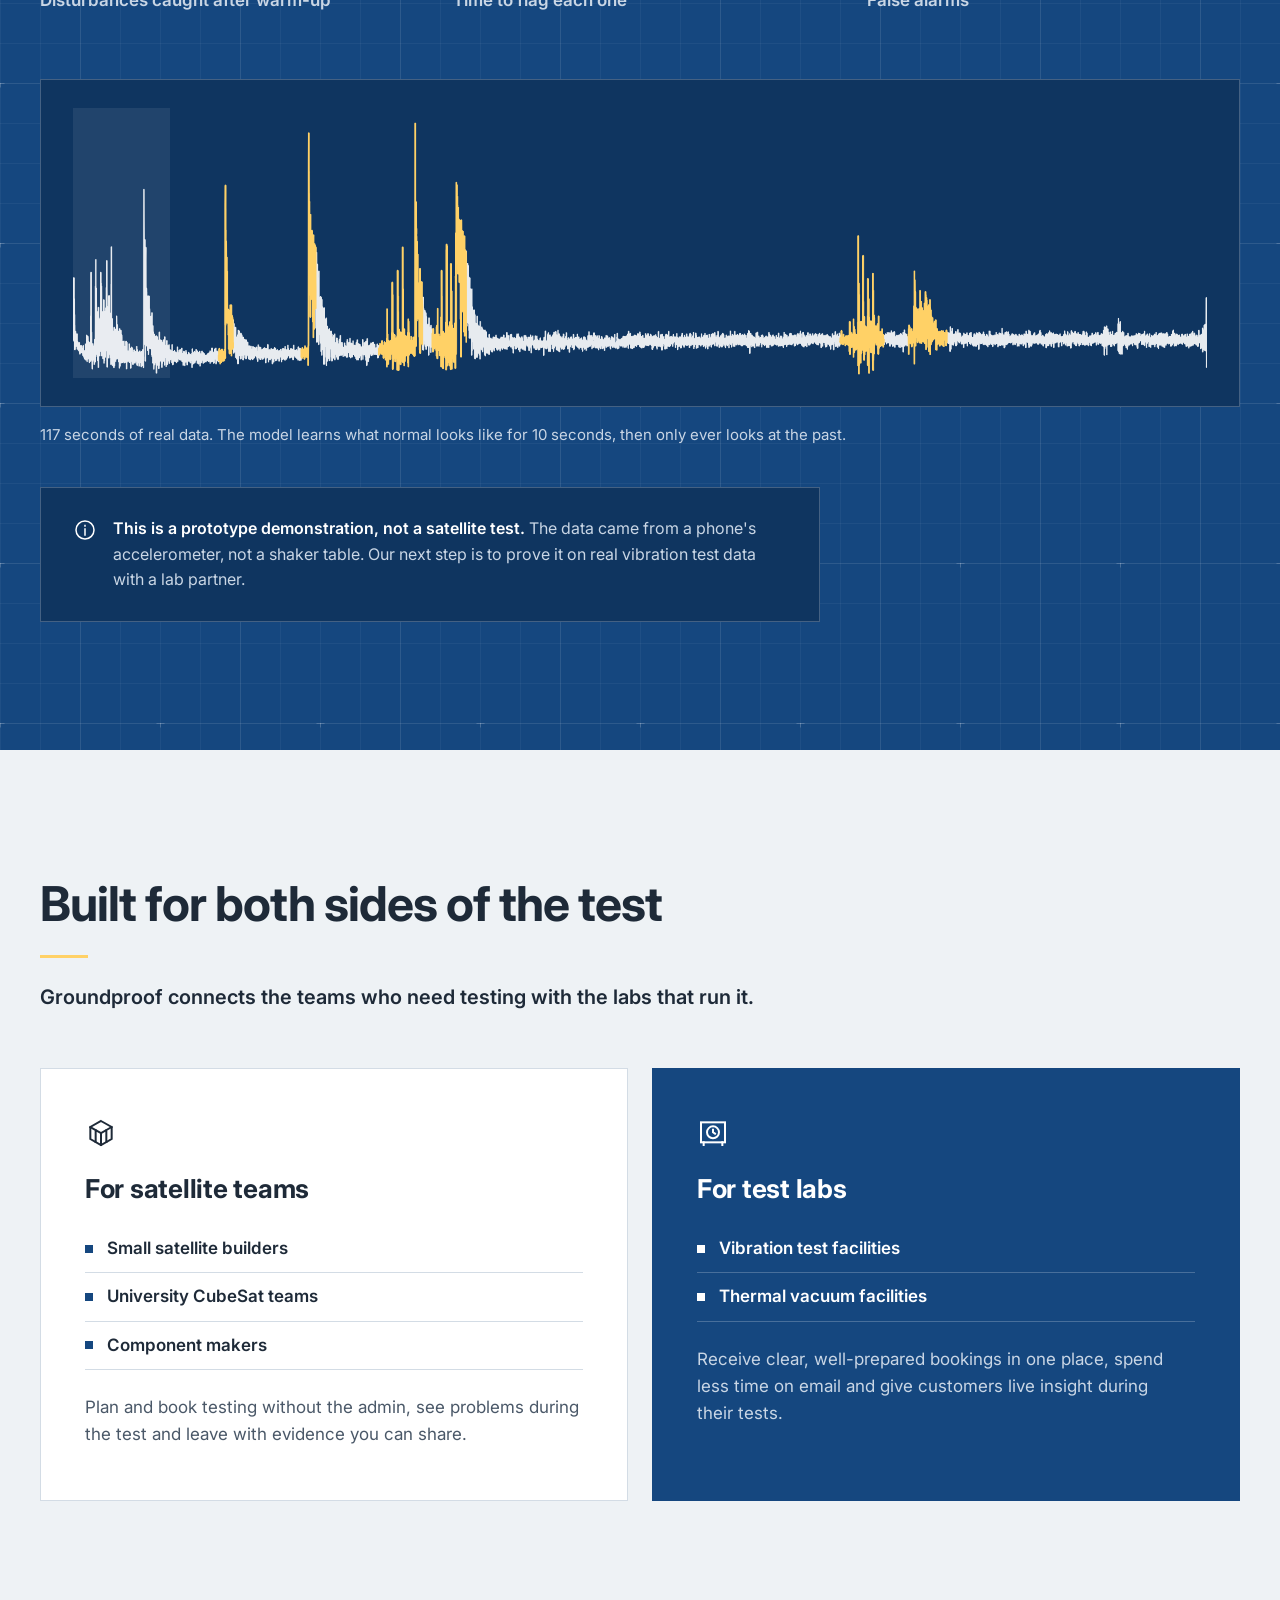
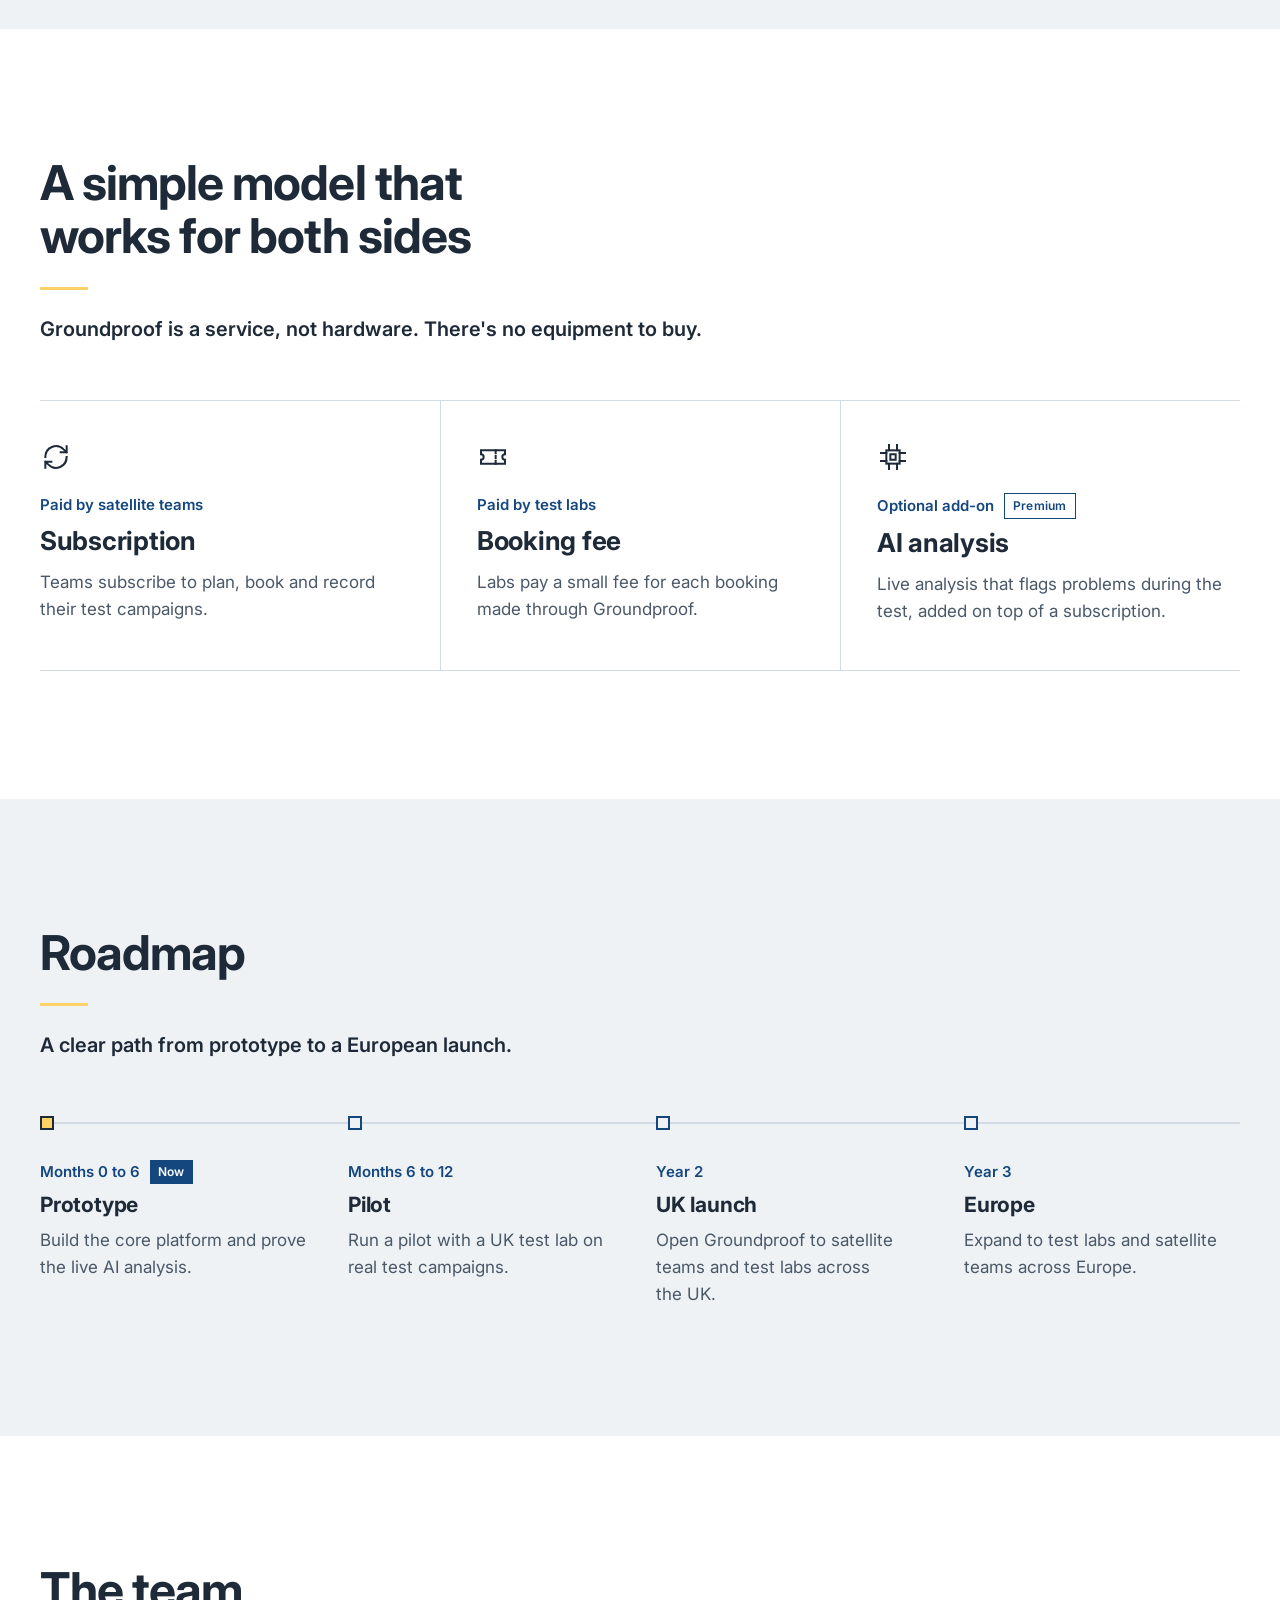
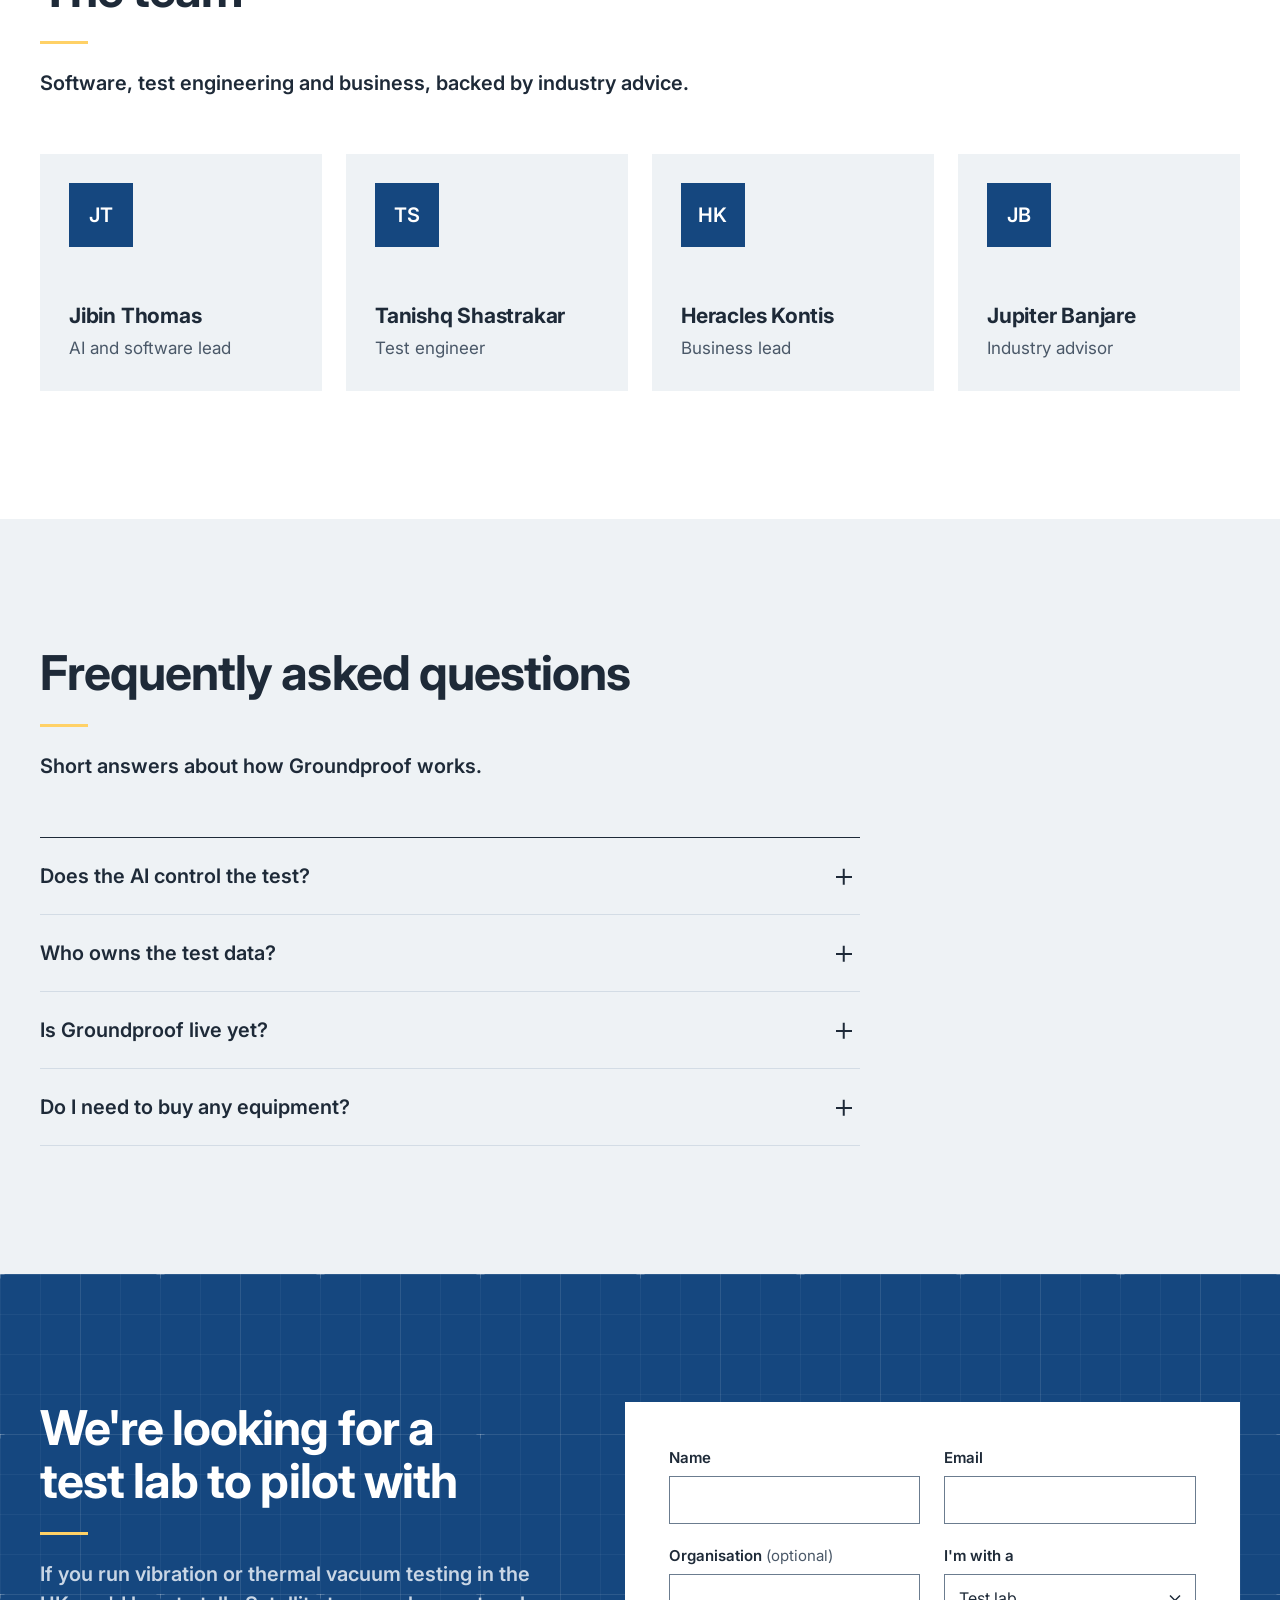
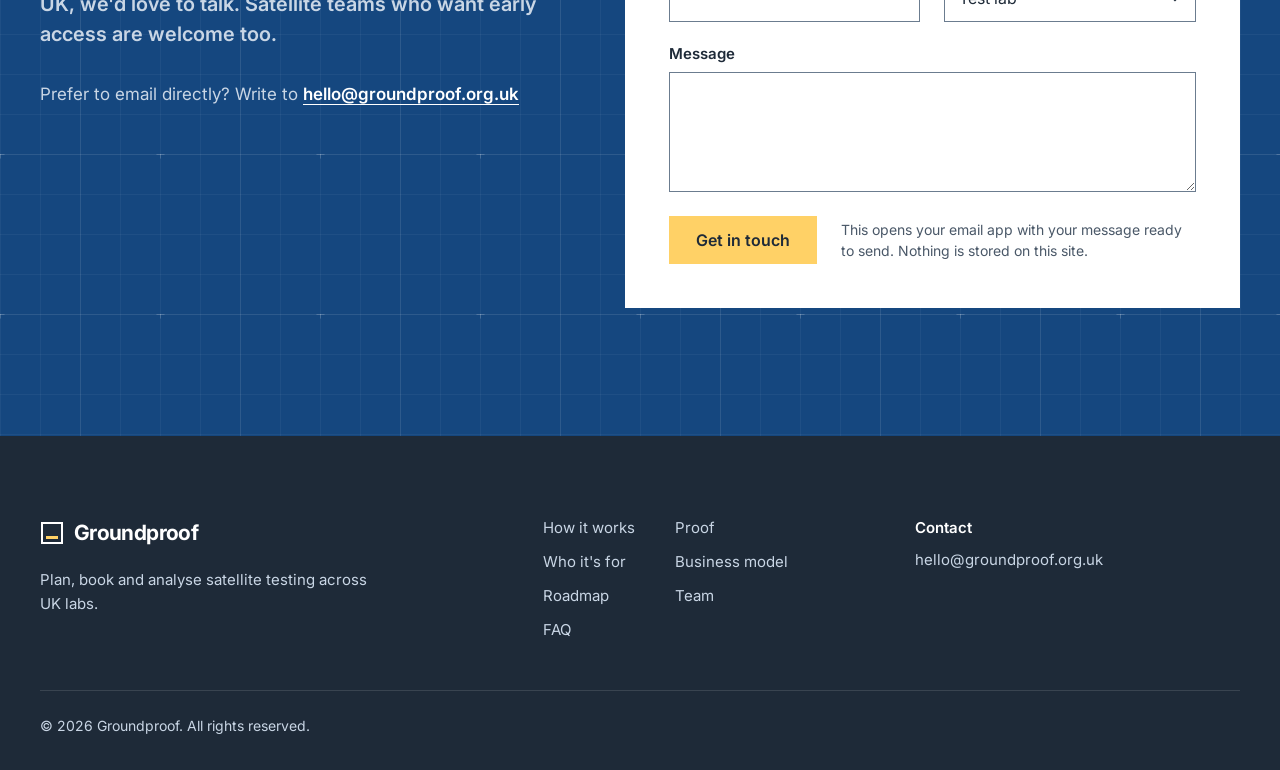
==== commit a2c0cf4e: "Switch contact email to hello@groundproof.org.uk Replaces the personal address in the contact sectio" ====
--- a/index.html
+++ b/index.html
@@ -404,7 +404,7 @@
             <span class="accent-line" aria-hidden="true"></span>
             <p class="lead">If you run vibration or thermal vacuum testing in the UK, we'd love to talk. Satellite teams who want early access are welcome too.</p>
           </div>
-          <p class="contact-direct reveal">Prefer to email directly? Write to <a href="mailto:jthomas36@lancashire.ac.uk">jthomas36@lancashire.ac.uk</a></p>
+          <p class="contact-direct reveal">Prefer to email directly? Write to <a href="mailto:hello@groundproof.org.uk">hello@groundproof.org.uk</a></p>
         </div>
 
         <form class="form reveal" id="contact-form" novalidate>
@@ -470,7 +470,7 @@
       </nav>
       <div class="footer-contact">
         <p class="footer-label">Contact</p>
-        <a href="mailto:jthomas36@lancashire.ac.uk">jthomas36@lancashire.ac.uk</a>
+        <a href="mailto:hello@groundproof.org.uk">hello@groundproof.org.uk</a>
       </div>
     </div>
     <div class="container footer-base">
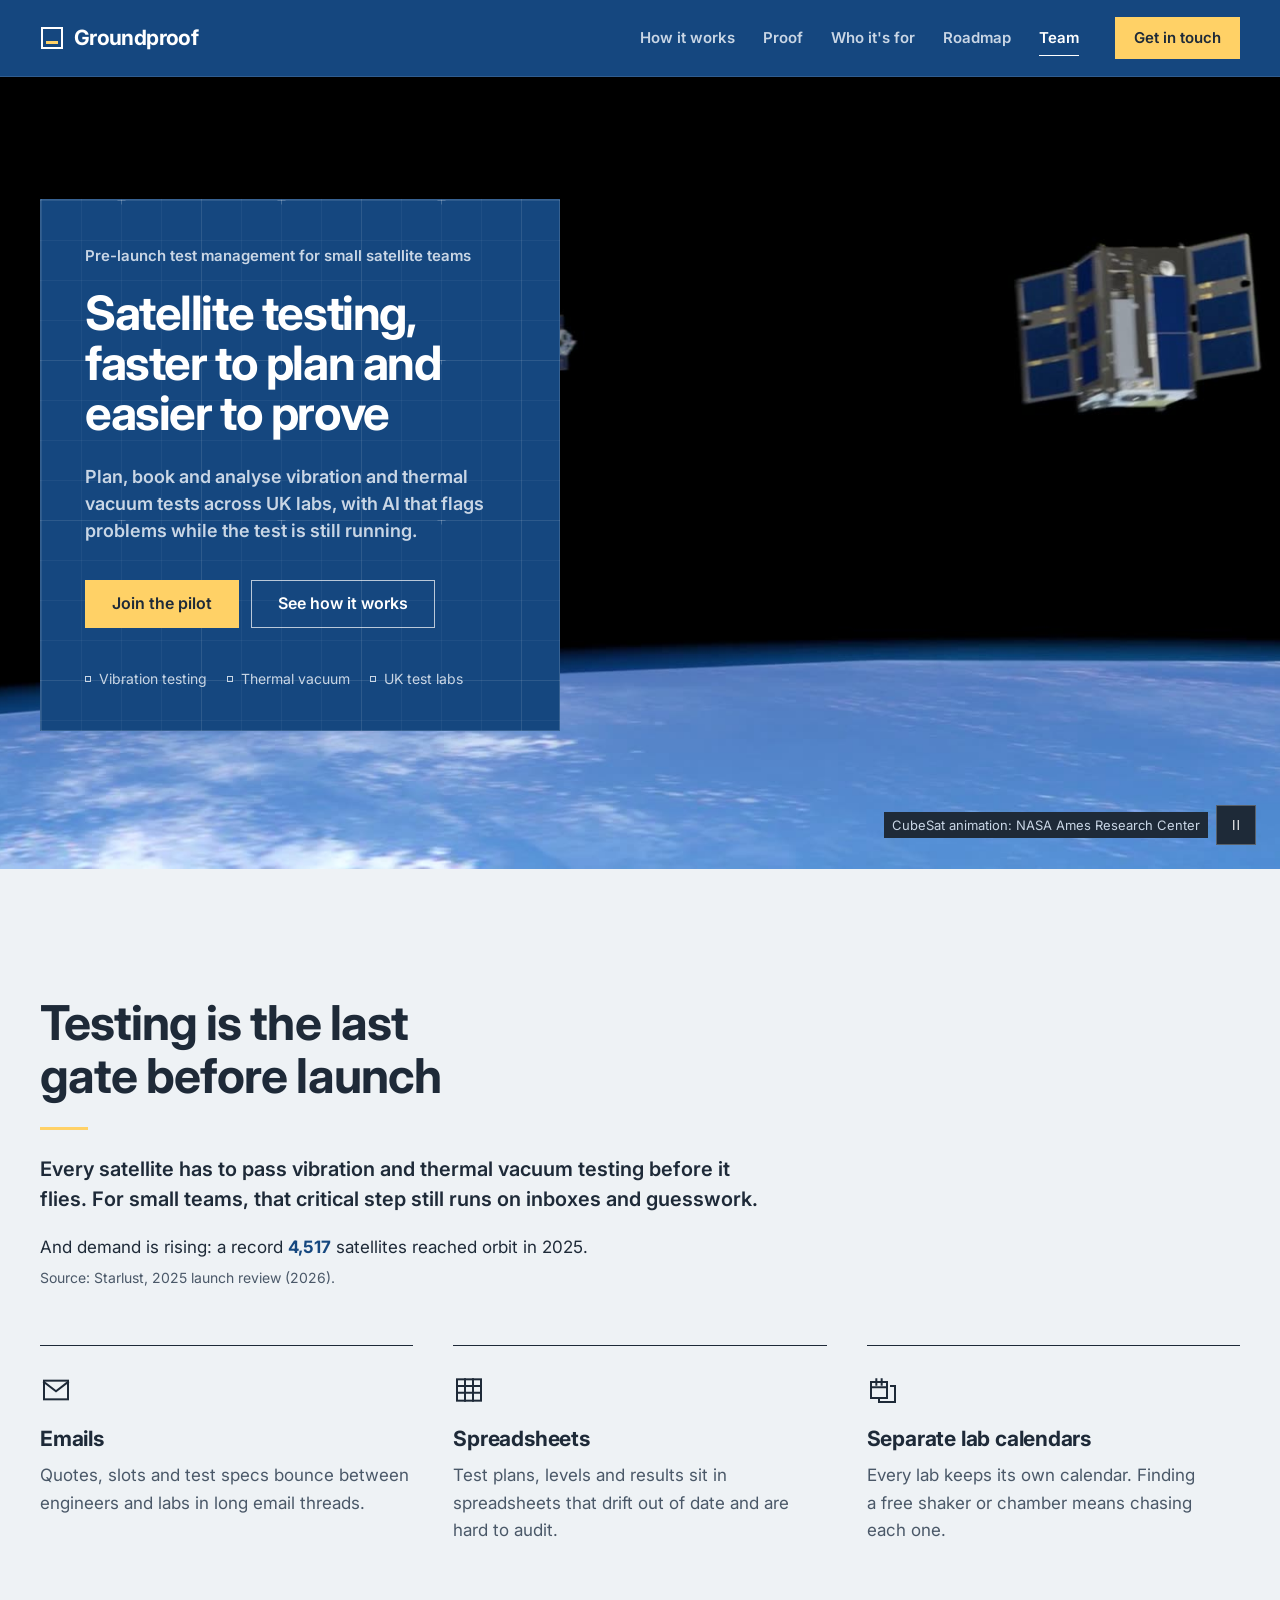
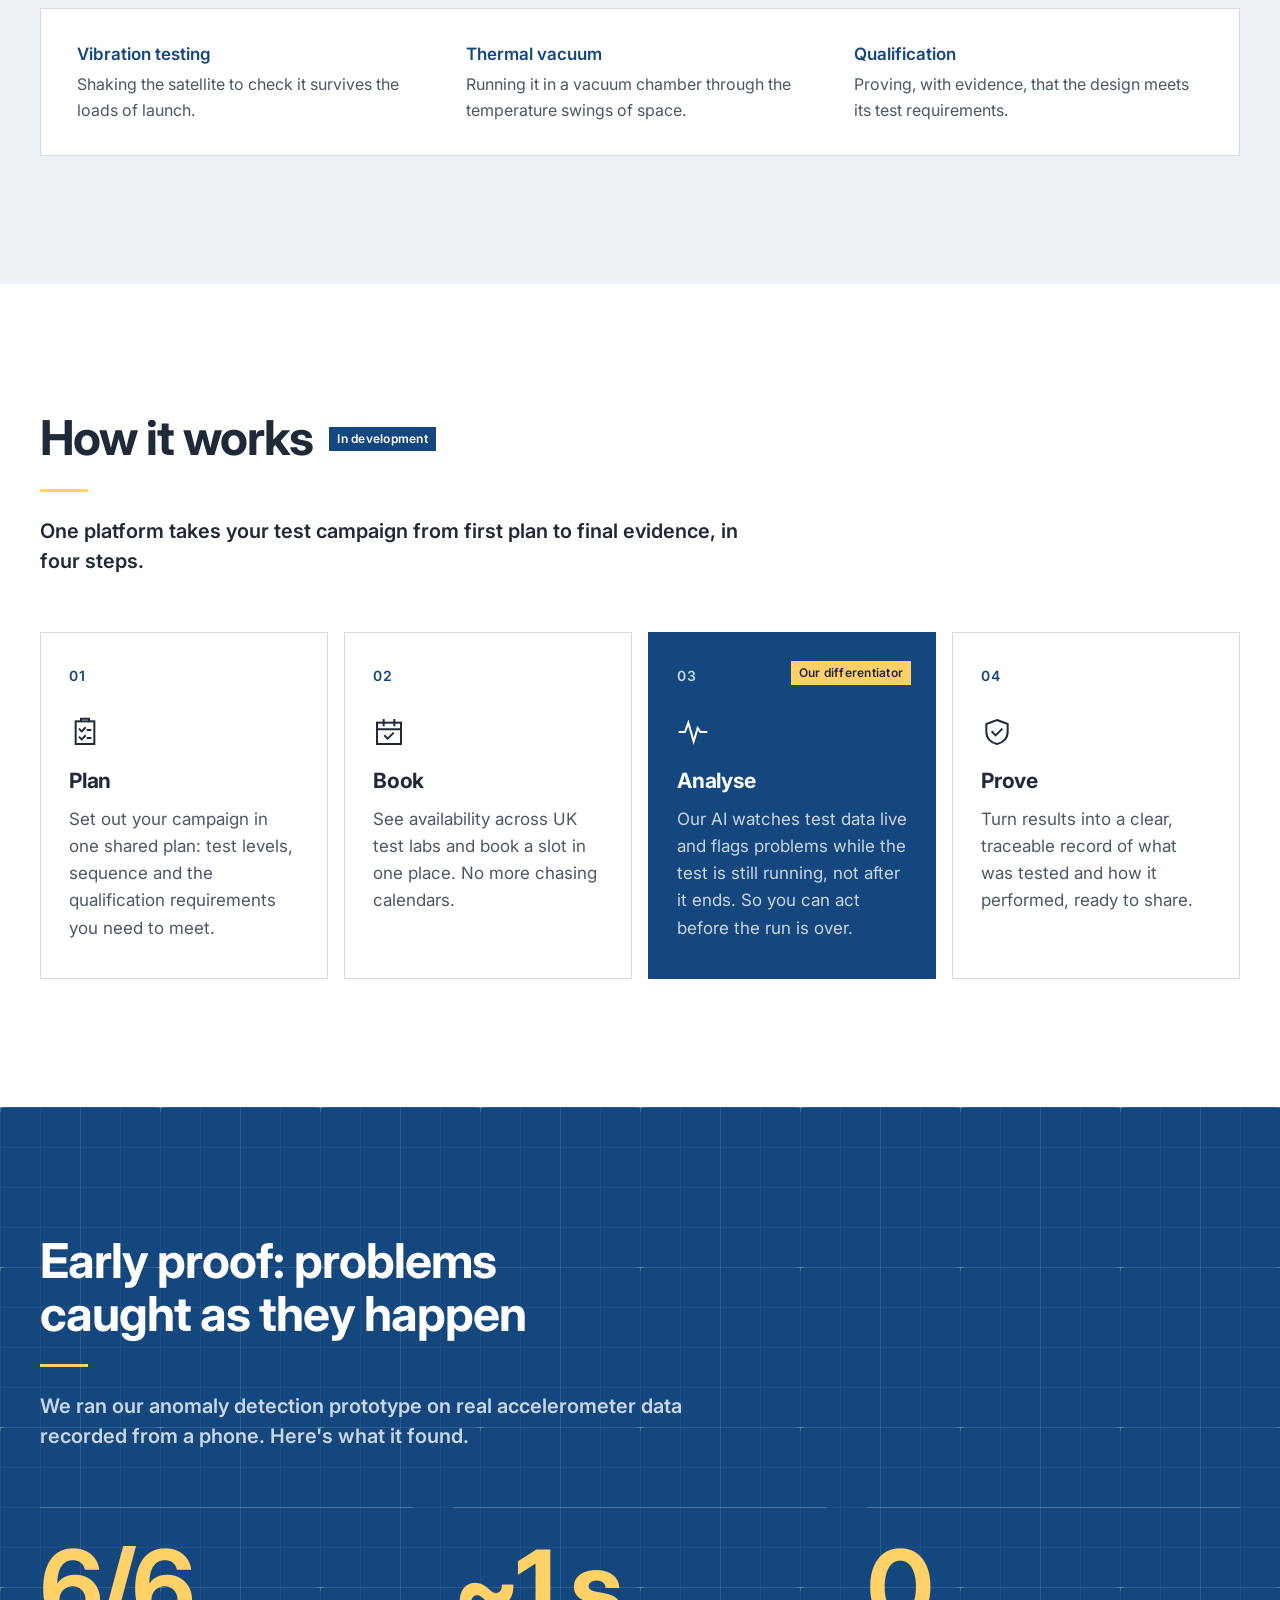
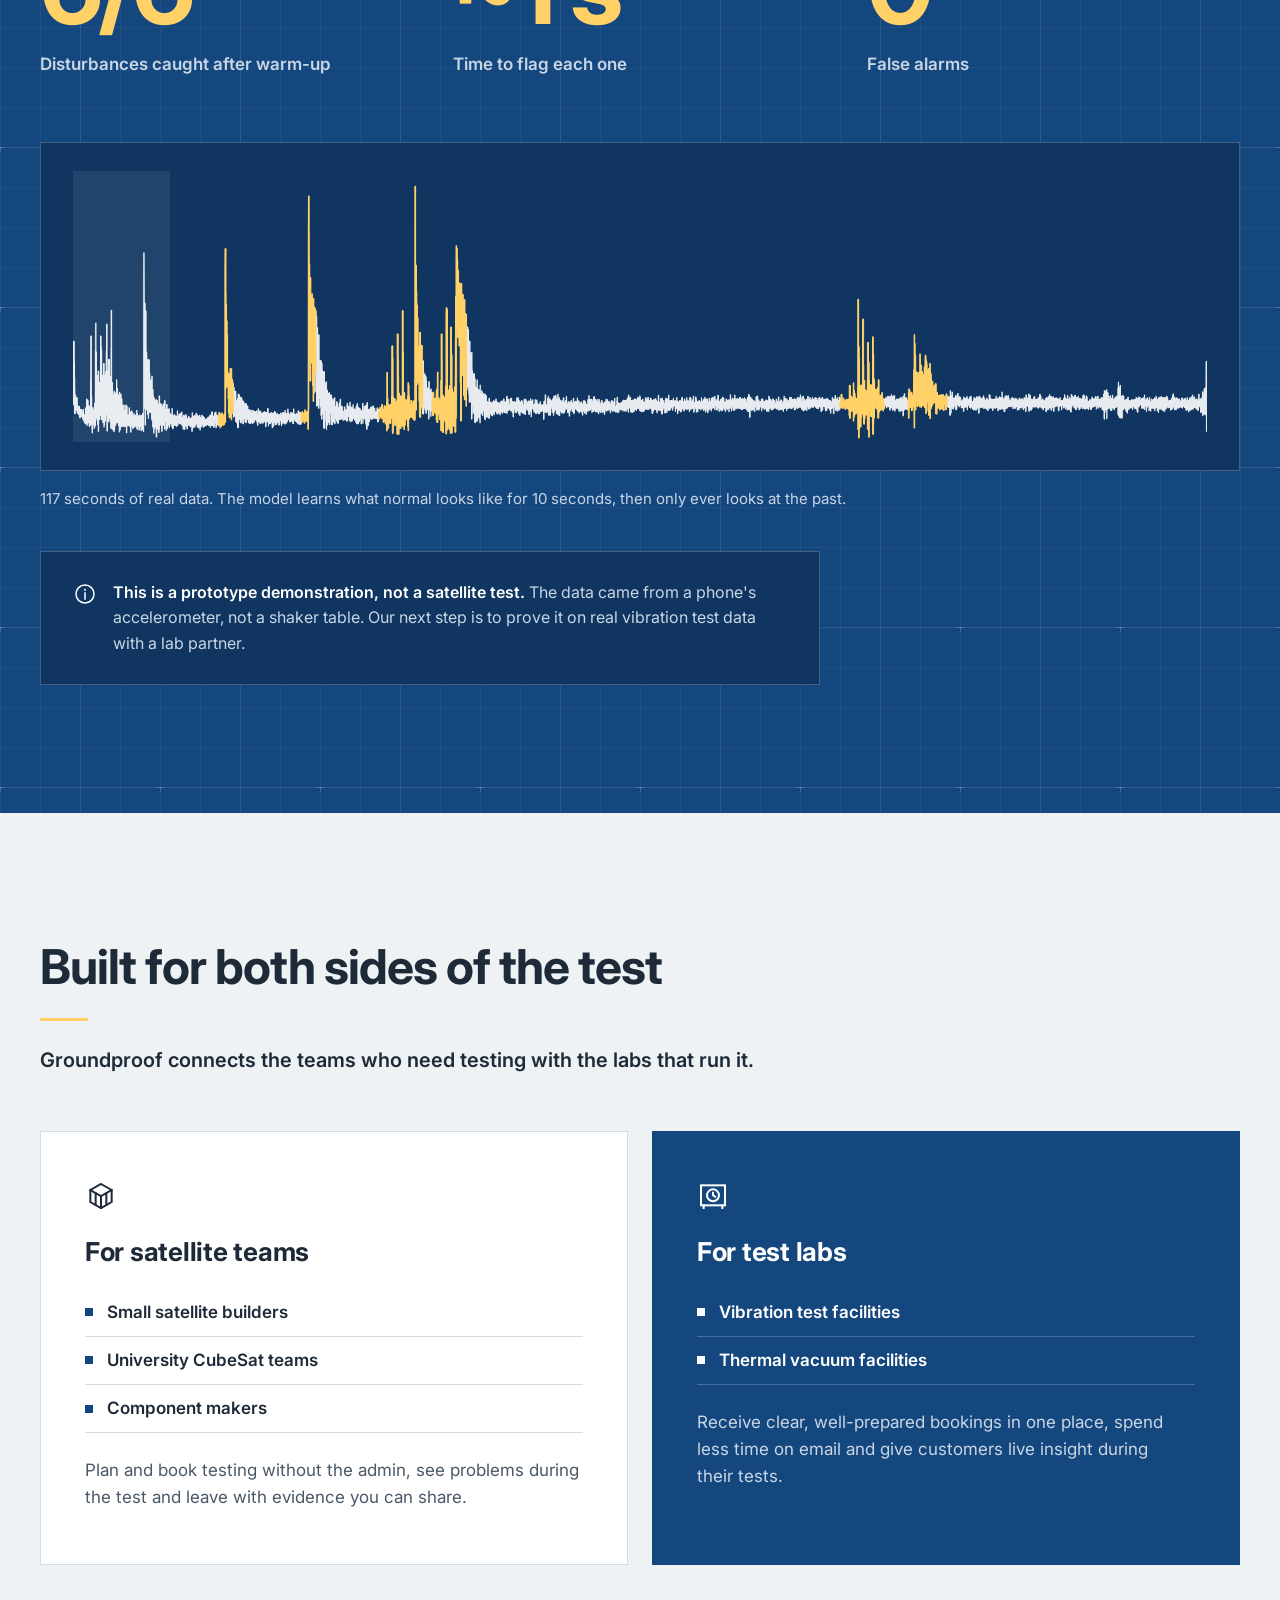
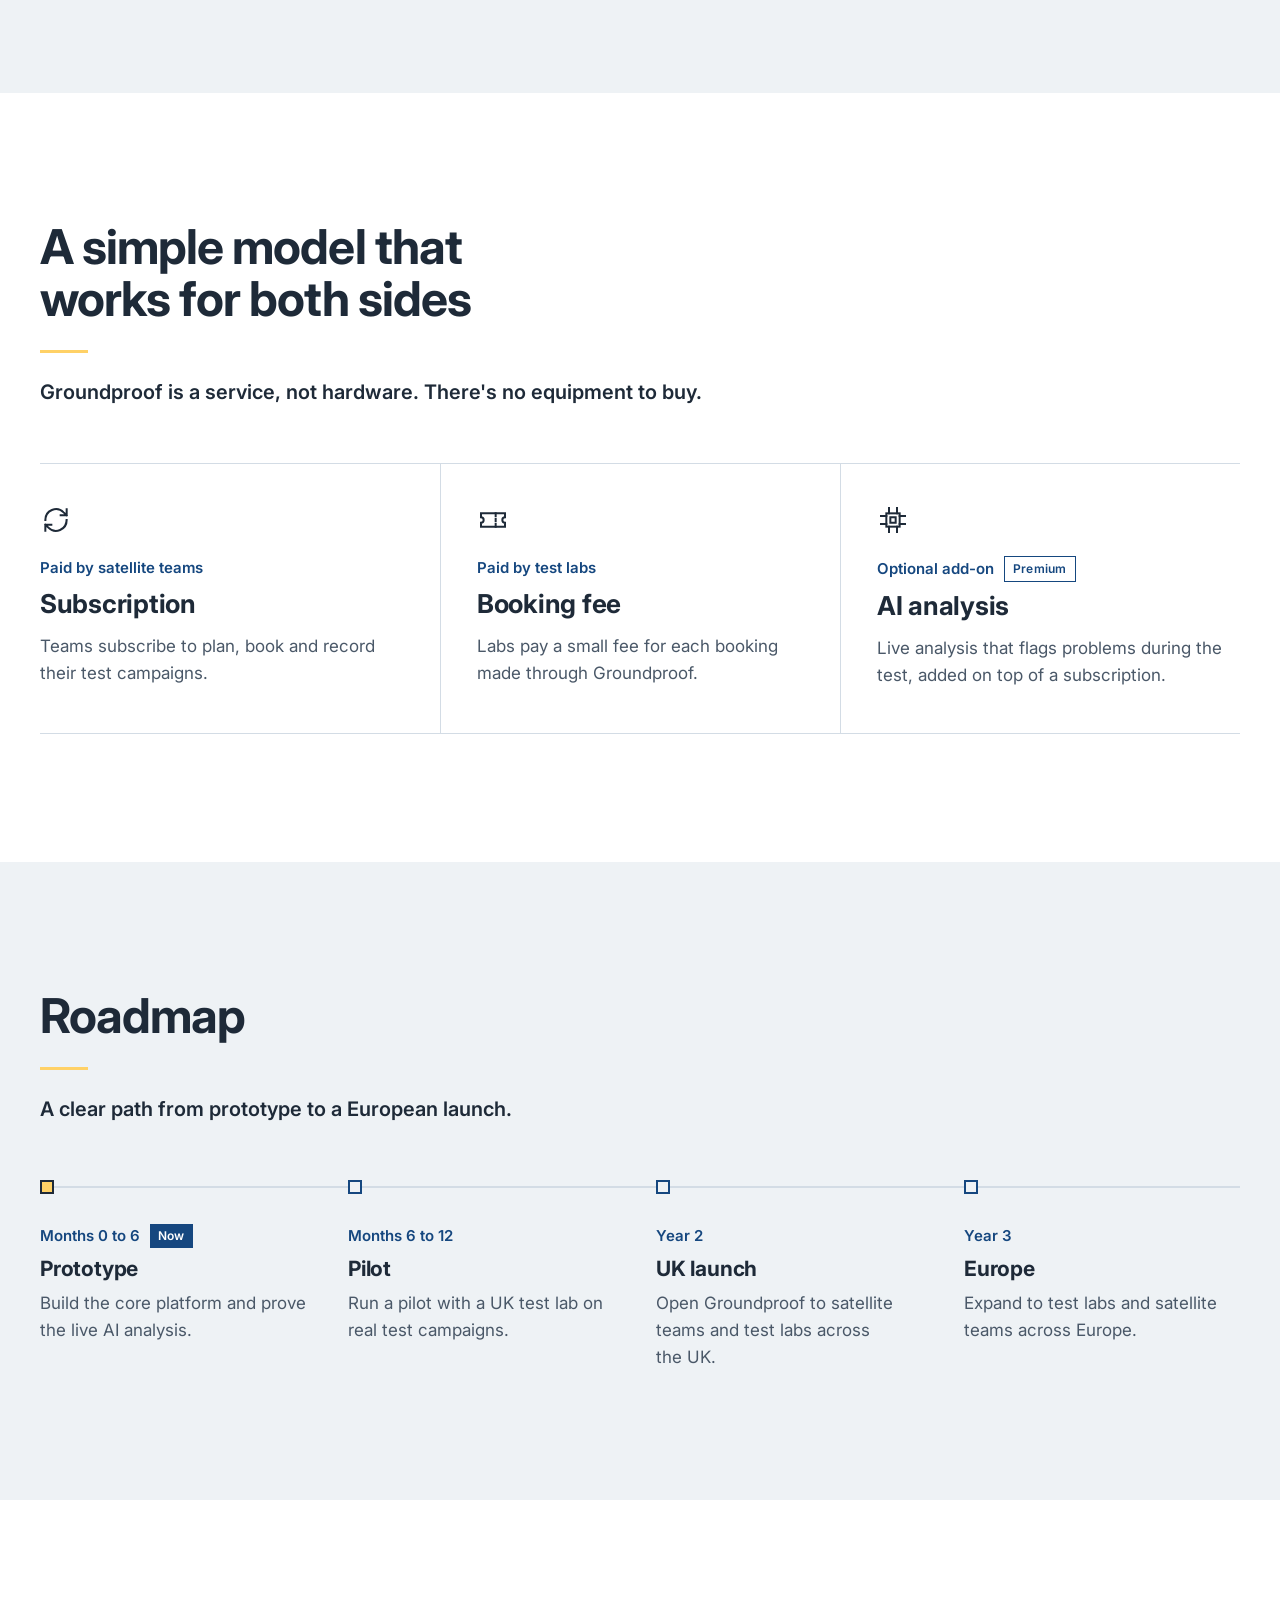
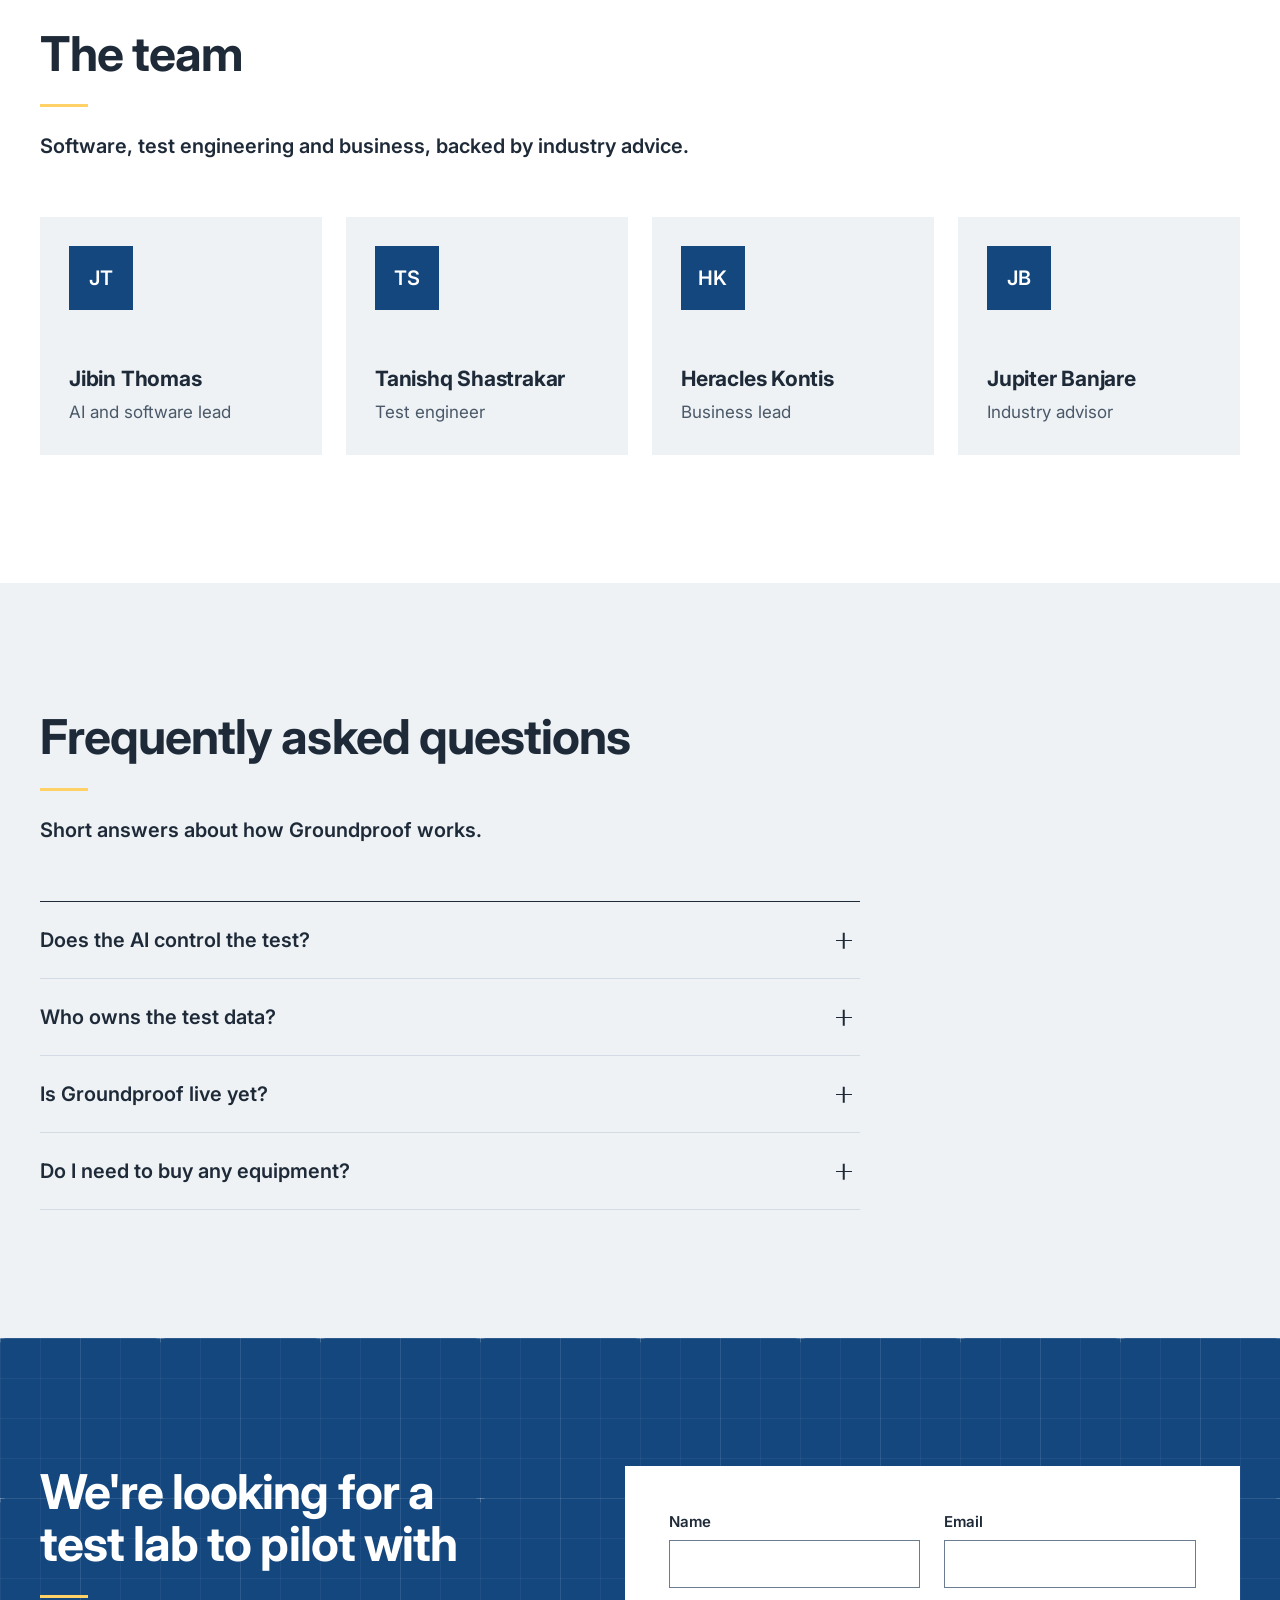
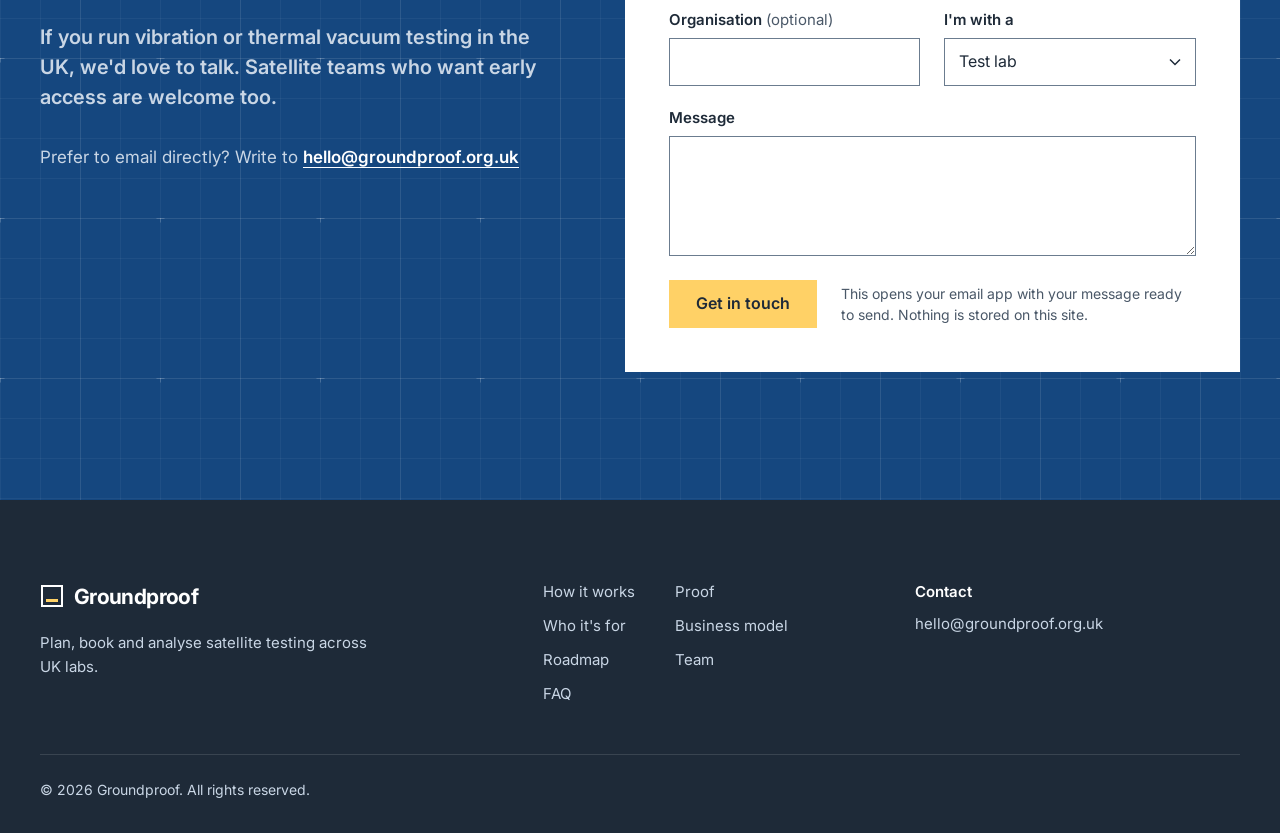
==== commit f7f35851: "Replace hero illustration with full-width CubeSat video - Background loop edited from public-domain " ====
--- a/index.html
+++ b/index.html
@@ -31,6 +31,7 @@
   <link rel="preconnect" href="https://fonts.gstatic.com" crossorigin>
   <link rel="stylesheet" href="https://fonts.googleapis.com/css2?family=Inter:wght@300;400;600;700&display=swap">
   <link rel="stylesheet" href="css/styles.css">
+  <link rel="preload" href="assets/hero-poster.jpg" as="image">
   <script>document.documentElement.classList.add('js');</script>
 </head>
 <body>
@@ -68,9 +69,24 @@
   <main id="main">
 
     <!-- 2. Hero -->
-    <section class="hero section-dark grid-texture" aria-labelledby="hero-title">
+    <section class="hero section-dark" aria-labelledby="hero-title">
+      <div class="hero-media">
+        <!-- Decorative background loop, edited from public-domain NASA footage. Played by js/main.js unless the visitor prefers reduced motion. -->
+        <video class="hero-video" muted loop playsinline preload="metadata" poster="assets/hero-poster.jpg" aria-hidden="true" tabindex="-1">
+          <source src="assets/hero-720.mp4" type="video/mp4" media="(max-width: 767px)">
+          <source src="assets/hero-1080.mp4" type="video/mp4">
+        </video>
+        <div class="hero-media-bar">
+          <p class="video-credit">CubeSat animation: NASA Ames Research Center</p>
+          <button class="video-toggle" type="button" aria-pressed="false" aria-label="Pause background video" hidden>
+            <svg class="icon icon-pause" viewBox="0 0 24 24" aria-hidden="true" focusable="false"><path d="M9 6v12M15 6v12"/></svg>
+            <svg class="icon icon-play" viewBox="0 0 24 24" aria-hidden="true" focusable="false"><path d="M8 5.5v13l10-6.5z"/></svg>
+          </button>
+        </div>
+      </div>
+
       <div class="container hero-inner">
-        <div class="hero-copy">
+        <div class="hero-panel">
           <p class="eyebrow reveal">Pre-launch test management for small satellite teams</p>
           <h1 class="hero-title reveal" id="hero-title">Satellite testing, faster to plan and easier to prove</h1>
           <p class="hero-sub reveal">Plan, book and analyse vibration and thermal vacuum tests across UK labs, with AI that flags problems while the test is still running.</p>
@@ -83,13 +99,6 @@
             <li>Thermal vacuum</li>
             <li>UK test labs</li>
           </ul>
-        </div>
-        <div class="hero-art reveal">
-          <svg class="illustration" viewBox="-262 -372 594 508" role="img" aria-labelledby="illus-title illus-desc">
-            <title id="illus-title">CubeSat on a shaker table</title>
-            <desc id="illus-desc">Line drawing of a small CubeSat bolted to a vibration shaker table, with an accelerometer cable running to a live data panel that flags a spike in the signal.</desc>
-            <polygon class="ln" points="216.5,0.0 0.0,125.0 0.0,99.0 216.5,-26.0"/><polygon class="ln" points="-216.5,0.0 0.0,125.0 0.0,99.0 -216.5,-26.0"/><polygon class="ln" points="0.0,-151.0 216.5,-26.0 0.0,99.0 -216.5,-26.0"/><path class="ln" d="M-115.1,-42.0 L-115.1,-26.0 A115.1,66.5 0 0 0 115.1,-26.0 L115.1,-42.0 Z"/><ellipse class="ln" cx="0" cy="-42.0" rx="115.1" ry="66.5"/><path class="ln" d="M-102.9,-150.0 L-102.9,-42.0 A102.9,59.4 0 0 0 102.9,-42.0 L102.9,-150.0 Z"/><path class="ln-soft" d="M-102.9,-70.0 A102.9,59.4 0 0 0 102.9,-70.0"/><path class="ln-soft" d="M-102.9,-122.0 A102.9,59.4 0 0 0 102.9,-122.0"/><ellipse class="ln" cx="0" cy="-150.0" rx="102.9" ry="59.4"/><g class="dut"><path class="ln" d="M-51.4,-166.0 L-51.4,-150.0 A51.4,29.7 0 0 0 51.4,-150.0 L51.4,-166.0 Z"/><ellipse class="ln" cx="0" cy="-166.0" rx="51.4" ry="29.7"/><polygon class="ln" points="124.7,-166.0 0.0,-94.0 0.0,-106.0 124.7,-178.0"/><polygon class="ln" points="-124.7,-166.0 0.0,-94.0 0.0,-106.0 -124.7,-178.0"/><polygon class="ln-top" points="0.0,-250.0 124.7,-178.0 0.0,-106.0 -124.7,-178.0"/><ellipse class="ln-soft" cx="90.1" cy="-178.0" rx="5.5" ry="3.2"/><ellipse class="ln-soft" cx="45.0" cy="-152.0" rx="5.5" ry="3.2"/><ellipse class="ln-soft" cx="0.0" cy="-126.0" rx="5.5" ry="3.2"/><ellipse class="ln-soft" cx="-45.0" cy="-152.0" rx="5.5" ry="3.2"/><ellipse class="ln-soft" cx="-90.1" cy="-178.0" rx="5.5" ry="3.2"/><ellipse class="ln-soft" cx="0.0" cy="-230.0" rx="5.5" ry="3.2"/><ellipse class="ln-soft" cx="45.0" cy="-204.0" rx="5.5" ry="3.2"/><ellipse class="ln-soft" cx="-45.0" cy="-204.0" rx="5.5" ry="3.2"/><polygon class="ln" points="48.5,-178.0 0.0,-150.0 0.0,-262.0 48.5,-290.0"/><polygon class="ln" points="-48.5,-178.0 0.0,-150.0 0.0,-262.0 -48.5,-290.0"/><polygon class="ln-top" points="0.0,-318.0 48.5,-290.0 0.0,-262.0 -48.5,-290.0"/><line class="ln" x1="0.0" y1="-150.0" x2="0.0" y2="-156.0"/><line class="ln" x1="48.5" y1="-178.0" x2="48.5" y2="-184.0"/><line class="ln" x1="-48.5" y1="-178.0" x2="-48.5" y2="-184.0"/><polyline class="ln-soft" points="48.5,-234.0 0.0,-206.0 -48.5,-234.0"/><polygon class="cell" points="44.2,-181.5 26.8,-171.5 26.8,-216.5 44.2,-226.5"/><polygon class="cell" points="44.2,-236.5 26.8,-226.5 26.8,-271.5 44.2,-281.5"/><polygon class="cell" points="21.7,-168.5 4.3,-158.5 4.3,-203.5 21.7,-213.5"/><polygon class="cell" points="21.7,-223.5 4.3,-213.5 4.3,-258.5 21.7,-268.5"/><polygon class="cell" points="-44.2,-181.5 -26.8,-171.5 -26.8,-216.5 -44.2,-226.5"/><polygon class="cell" points="-44.2,-236.5 -26.8,-226.5 -26.8,-271.5 -44.2,-281.5"/><polygon class="cell" points="-21.7,-168.5 -4.3,-158.5 -4.3,-203.5 -21.7,-213.5"/><polygon class="cell" points="-21.7,-223.5 -4.3,-213.5 -4.3,-258.5 -21.7,-268.5"/><line class="ln" x1="0.0" y1="-280.0" x2="26.0" y2="-314.0"/><polygon class="ln" points="36.4,-213.0 26.0,-207.0 26.0,-219.0 36.4,-225.0"/><polygon class="ln" points="19.1,-211.0 26.0,-207.0 26.0,-219.0 19.1,-223.0"/><polygon class="ln" points="29.4,-229.0 36.4,-225.0 26.0,-219.0 19.1,-223.0"/></g><path class="ln-soft cable" d="M31.2,-216.0 C81.2,-206.0 100.0,-254.0 150.0,-284.0"/><path class="arc arc-0" d="M-138.7,-184.0 q-6,12 0,24"/><path class="arc arc-0" d="M138.7,-184.0 q6,12 0,24"/><path class="arc arc-1" d="M-150.7,-184.0 q-6,12 0,24"/><path class="arc arc-1" d="M150.7,-184.0 q6,12 0,24"/><path class="arc arc-2" d="M-162.7,-184.0 q-6,12 0,24"/><path class="arc arc-2" d="M162.7,-184.0 q6,12 0,24"/><g class="axis"><line class="ln-soft" x1="-240.5" y1="-150" x2="-240.5" y2="-250"/><polyline class="ln-soft" points="-245.5,-243 -240.5,-250 -235.5,-243"/><polyline class="ln-soft" points="-245.5,-157 -240.5,-150 -235.5,-157"/><text class="lbl" x="-244.5" y="-262">Z</text></g><g class="panel"><rect class="ln" x="150" y="-360" width="170" height="96"/><line class="ln-soft" x1="150" y1="-338" x2="320" y2="-338"/><text class="lbl" x="162" y="-345">ACCEL Z</text><rect class="live-dot" x="276" y="-352" width="6" height="6"/><text class="lbl" x="286" y="-345">LIVE</text><polyline class="wave" points="164.0,-302.0 166.4,-305.3 168.7,-305.0 171.1,-303.4 173.5,-303.4 175.8,-303.4 178.2,-300.6 180.6,-297.7 182.9,-298.6 185.3,-301.7 187.7,-302.9 190.0,-302.7 192.4,-304.0 194.8,-305.9 197.1,-304.6 199.5,-300.7 201.9,-298.9 204.2,-300.0 206.6,-300.5 209.0,-299.7 211.3,-301.0 213.7,-304.6 216.1,-306.3 218.4,-304.2 220.8,-302.0 223.2,-301.9 225.5,-301.4 227.9,-298.9 230.3,-297.8 232.6,-300.6 235.0,-303.9 237.4,-304.3 239.7,-303.5 242.1,-304.3 244.5,-304.8 246.8,-302.0 249.2,-298.4 251.6,-298.4 253.9,-306.0 256.3,-296.8 258.7,-298.7 261.0,-312.9 263.4,-296.7 265.8,-307.5 268.1,-302.2 270.5,-300.2 272.9,-300.6 275.2,-300.2 277.6,-298.7 280.0,-299.6 282.3,-303.4 284.7,-305.7 287.1,-304.5 289.4,-303.1 291.8,-303.4 294.2,-302.7 296.5,-299.5 298.9,-297.5 301.3,-299.5 303.6,-302.5 306.0,-303.0"/><line class="flag" x1="258.4" y1="-332" x2="258.4" y2="-272"/><rect class="flag-box" x="254.4" y="-334" width="8" height="8"/></g>
-          </svg>
         </div>
       </div>
     </section>
--- a/css/styles.css
+++ b/css/styles.css
@@ -358,13 +358,62 @@
 }
 
 /* ---------- Hero ---------- */
-.hero { padding: 56px 0 72px; overflow: hidden; }
-
-.hero-inner {
+/* Up to small laptops: the video sits as a 16:9 band above the copy.
+   Desktop: the video fills the section and the copy sits on a solid navy panel. */
+.hero {
+  position: relative;
+  overflow: hidden;
+  background-color: var(--navy);
+  background-image: var(--grid-texture);
+}
+
+.hero-media {
+  position: relative;
+  aspect-ratio: 16 / 9;
+  background: #000;
+}
+.hero-video {
+  display: block;
+  width: 100%;
+  height: 100%;
+  object-fit: cover;
+}
+
+.hero-media-bar {
+  position: absolute;
+  right: 12px;
+  bottom: 12px;
+  display: flex;
+  align-items: center;
+  gap: 8px;
+}
+.video-credit {
+  padding: 4px 8px;
+  background: var(--slate);
+  color: var(--on-dark-muted);
+  font-size: 12px;
+  line-height: 1.4;
+}
+.video-toggle {
   display: grid;
-  gap: 48px;
-  align-items: center;
-}
+  place-items: center;
+  width: 36px;
+  height: 36px;
+  padding: 0;
+  background: var(--slate);
+  border: 1px solid rgba(255, 255, 255, 0.25);
+  color: var(--white);
+  cursor: pointer;
+  transition: background-color 0.2s var(--ease), border-color 0.2s var(--ease);
+}
+.video-toggle[hidden] { display: none; }
+.video-toggle:hover { background: var(--navy-dark); border-color: var(--white); }
+.video-toggle .icon { width: 18px; height: 18px; color: var(--white); }
+.video-toggle .icon-play,
+.video-toggle[data-state="paused"] .icon-pause { display: none; }
+.video-toggle[data-state="paused"] .icon-play { display: block; }
+
+.hero-inner { padding-top: 48px; padding-bottom: 64px; }
 
 .eyebrow {
   margin-bottom: 20px;
@@ -405,52 +454,43 @@
   border: 1px solid currentColor;
 }
 
-.hero-art { justify-self: center; width: 100%; max-width: 480px; }
-
-@media (min-width: 960px) {
-  .hero { padding: 96px 0 112px; }
-  .hero-inner { grid-template-columns: 1.1fr 1fr; gap: 56px; }
-  .hero-art { justify-self: end; max-width: 560px; }
-}
-
-/* Illustration */
-.illustration { width: 100%; height: auto; overflow: visible; }
-.illustration .ln { fill: var(--navy); stroke: #fff; stroke-width: 1.5; stroke-linejoin: round; }
-.illustration .ln-top { fill: var(--navy-light); stroke: #fff; stroke-width: 1.5; stroke-linejoin: round; }
-.illustration .ln-soft { fill: none; stroke: rgba(255, 255, 255, 0.55); stroke-width: 1.25; }
-.illustration .cell { fill: none; stroke: rgba(255, 255, 255, 0.5); stroke-width: 1; }
-.illustration .cable { stroke-dasharray: 3 3; }
-.illustration .arc { fill: none; stroke: rgba(255, 255, 255, 0.6); stroke-width: 1.5; }
-.illustration .wave { fill: none; stroke: #fff; stroke-width: 1.25; stroke-linejoin: round; }
-.illustration .flag { stroke: var(--yellow); stroke-width: 1.25; stroke-dasharray: 3 2; }
-.illustration .flag-box,
-.illustration .live-dot { fill: var(--yellow); }
-.illustration .lbl {
-  fill: rgba(255, 255, 255, 0.75);
-  font-family: var(--font);
-  font-size: 10px;
-  font-weight: 600;
-  letter-spacing: 0.08em;
-}
-
-@media (prefers-reduced-motion: no-preference) {
-  .illustration .dut { animation: shake 0.22s linear infinite; }
-  .illustration .arc { animation: pulse 1.6s ease-in-out infinite; }
-  .illustration .arc-1 { animation-delay: 0.2s; }
-  .illustration .arc-2 { animation-delay: 0.4s; }
-  .illustration .live-dot { animation: blink 1.4s steps(1) infinite; }
-}
-@keyframes shake {
-  0%, 100% { transform: translateY(0); }
-  50% { transform: translateY(-1.8px); }
-}
-@keyframes pulse {
-  0%, 100% { opacity: 0.15; }
-  50% { opacity: 1; }
-}
-@keyframes blink {
-  0%, 100% { opacity: 1; }
-  50% { opacity: 0.2; }
+/* Below desktop the credit and control sit on a slim bar under the video */
+@media (max-width: 1199px) {
+  .hero-media { aspect-ratio: auto; }
+  .hero-video { aspect-ratio: 16 / 9; height: auto; max-height: 52vh; }
+  .hero-media-bar {
+    position: static;
+    justify-content: space-between;
+    padding: 6px var(--gutter);
+    background: var(--slate);
+  }
+  .video-credit { padding: 0; font-size: 12px; }
+  .video-toggle { width: 32px; height: 32px; }
+}
+
+@media (min-width: 1200px) {
+  .hero {
+    display: flex;
+    align-items: center;
+    min-height: clamp(620px, 88vh, 880px);
+    background: #000;
+  }
+  .hero-media { position: absolute; inset: 0; aspect-ratio: auto; }
+  .hero-video { object-position: 60% 50%; }
+  .hero-media-bar { right: 24px; bottom: 24px; }
+  .video-credit { font-size: 13px; }
+  .video-toggle { width: 40px; height: 40px; }
+
+  .hero-inner { position: relative; z-index: 1; padding-top: 80px; padding-bottom: 96px; }
+  .hero-panel {
+    max-width: 520px;
+    padding: 44px 44px 40px;
+    background-color: var(--navy);
+    background-image: var(--grid-texture);
+    border: 1px solid rgba(255, 255, 255, 0.14);
+  }
+  .hero-title { font-size: clamp(44px, 3.7vw, 56px); }
+  .hero-sub { font-size: 18px; }
 }
 
 /* ---------- Problem ---------- */
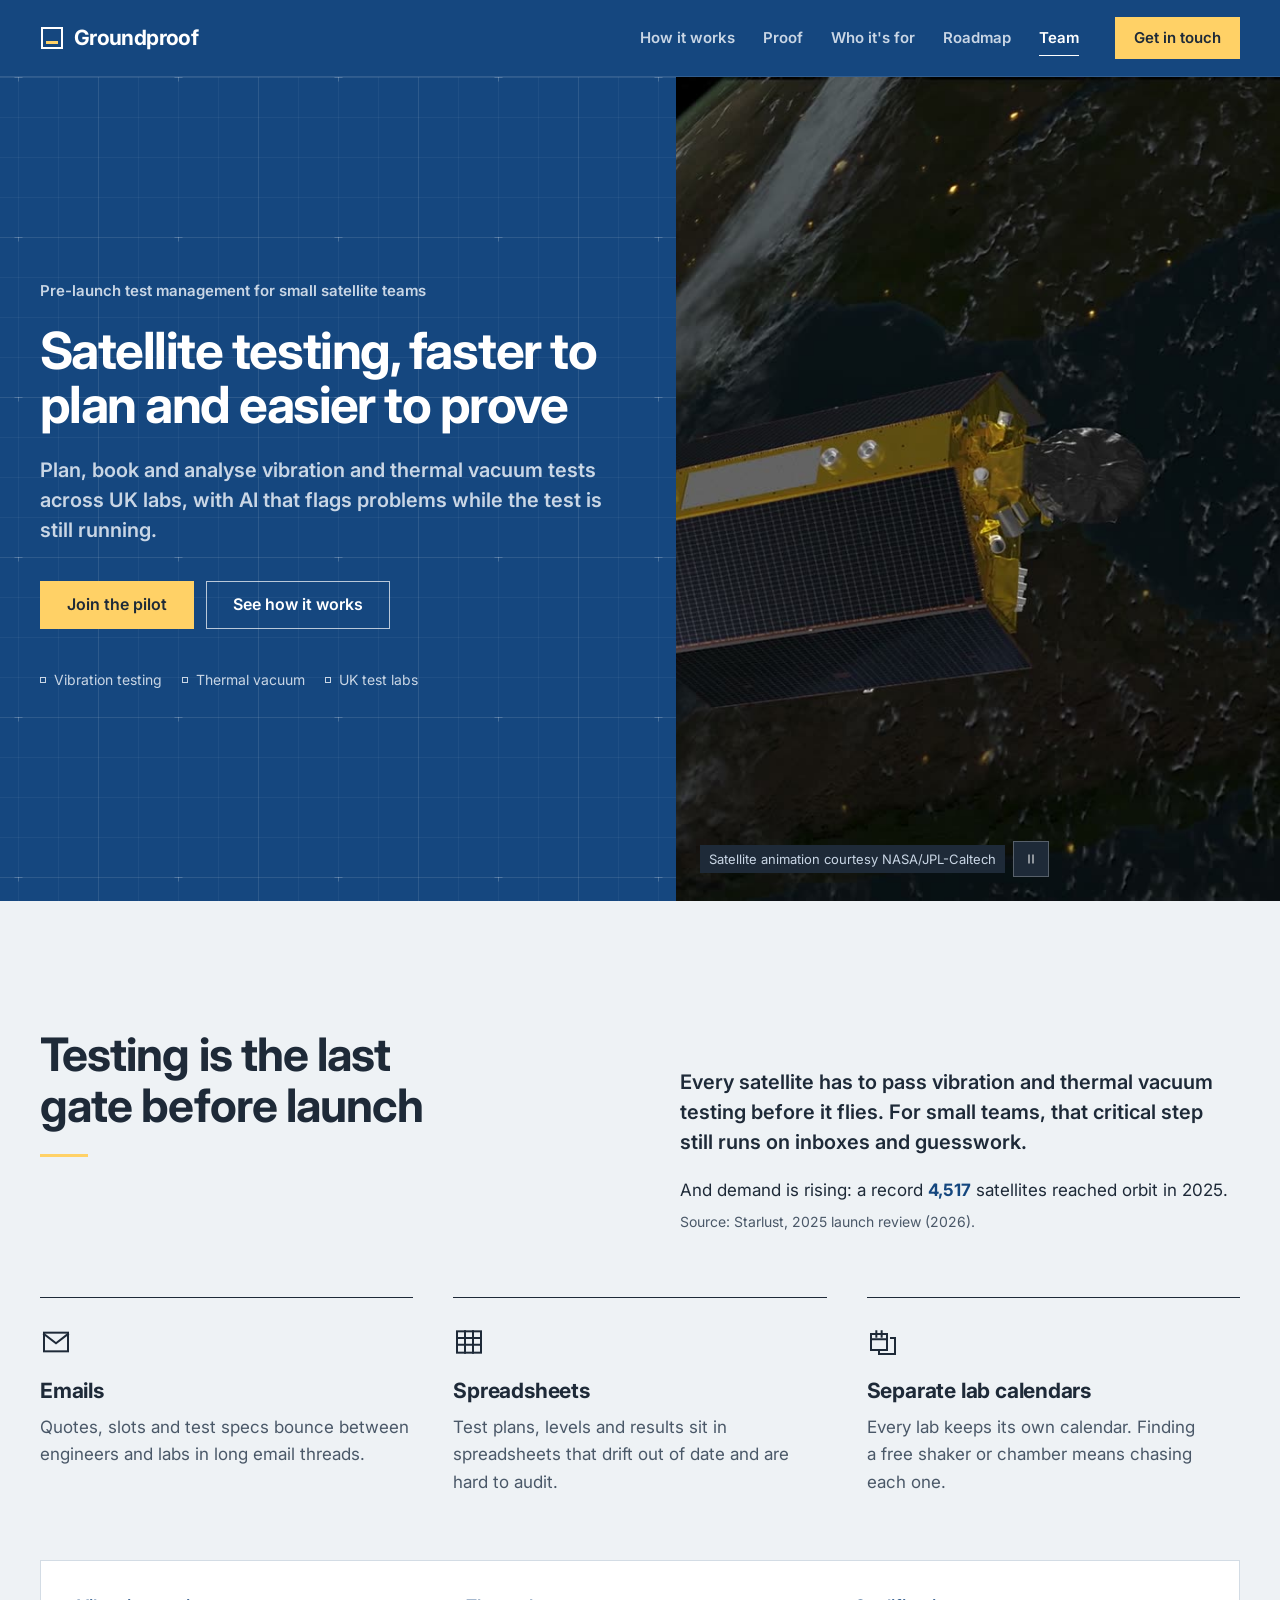
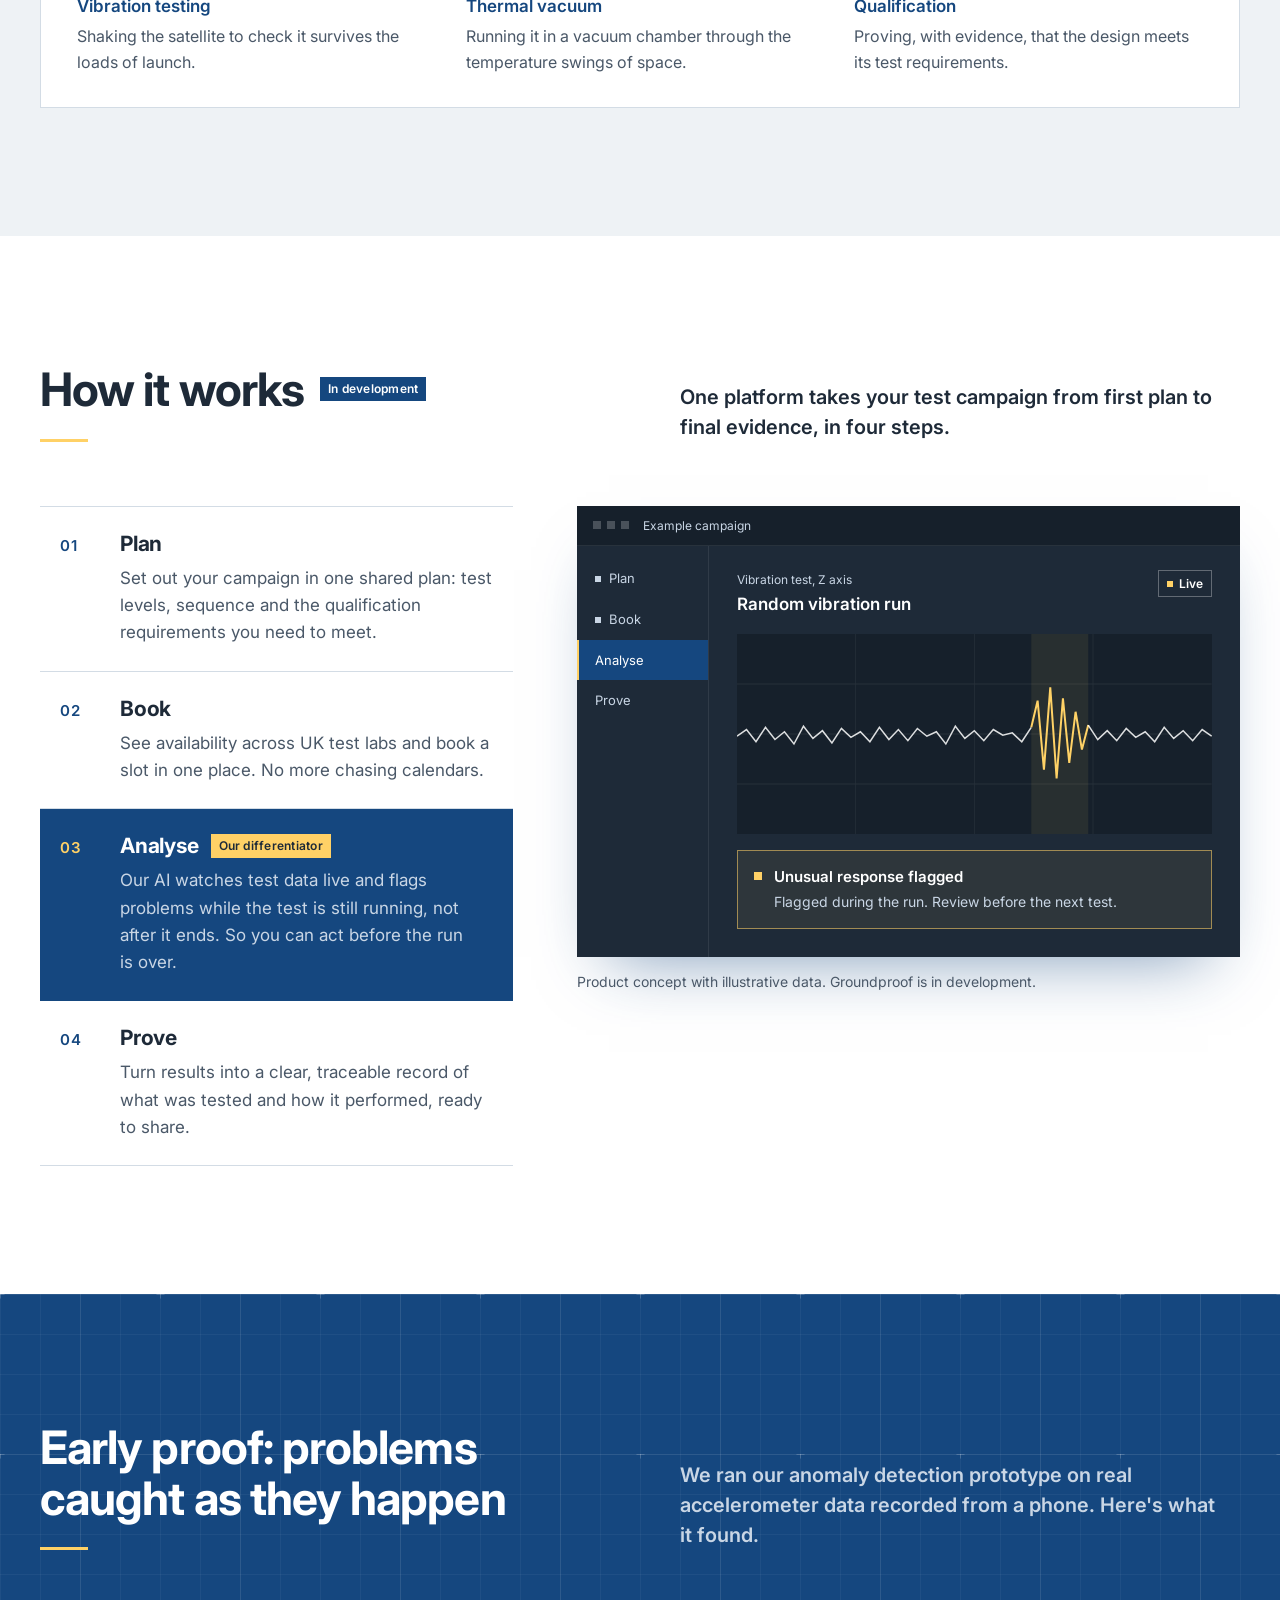
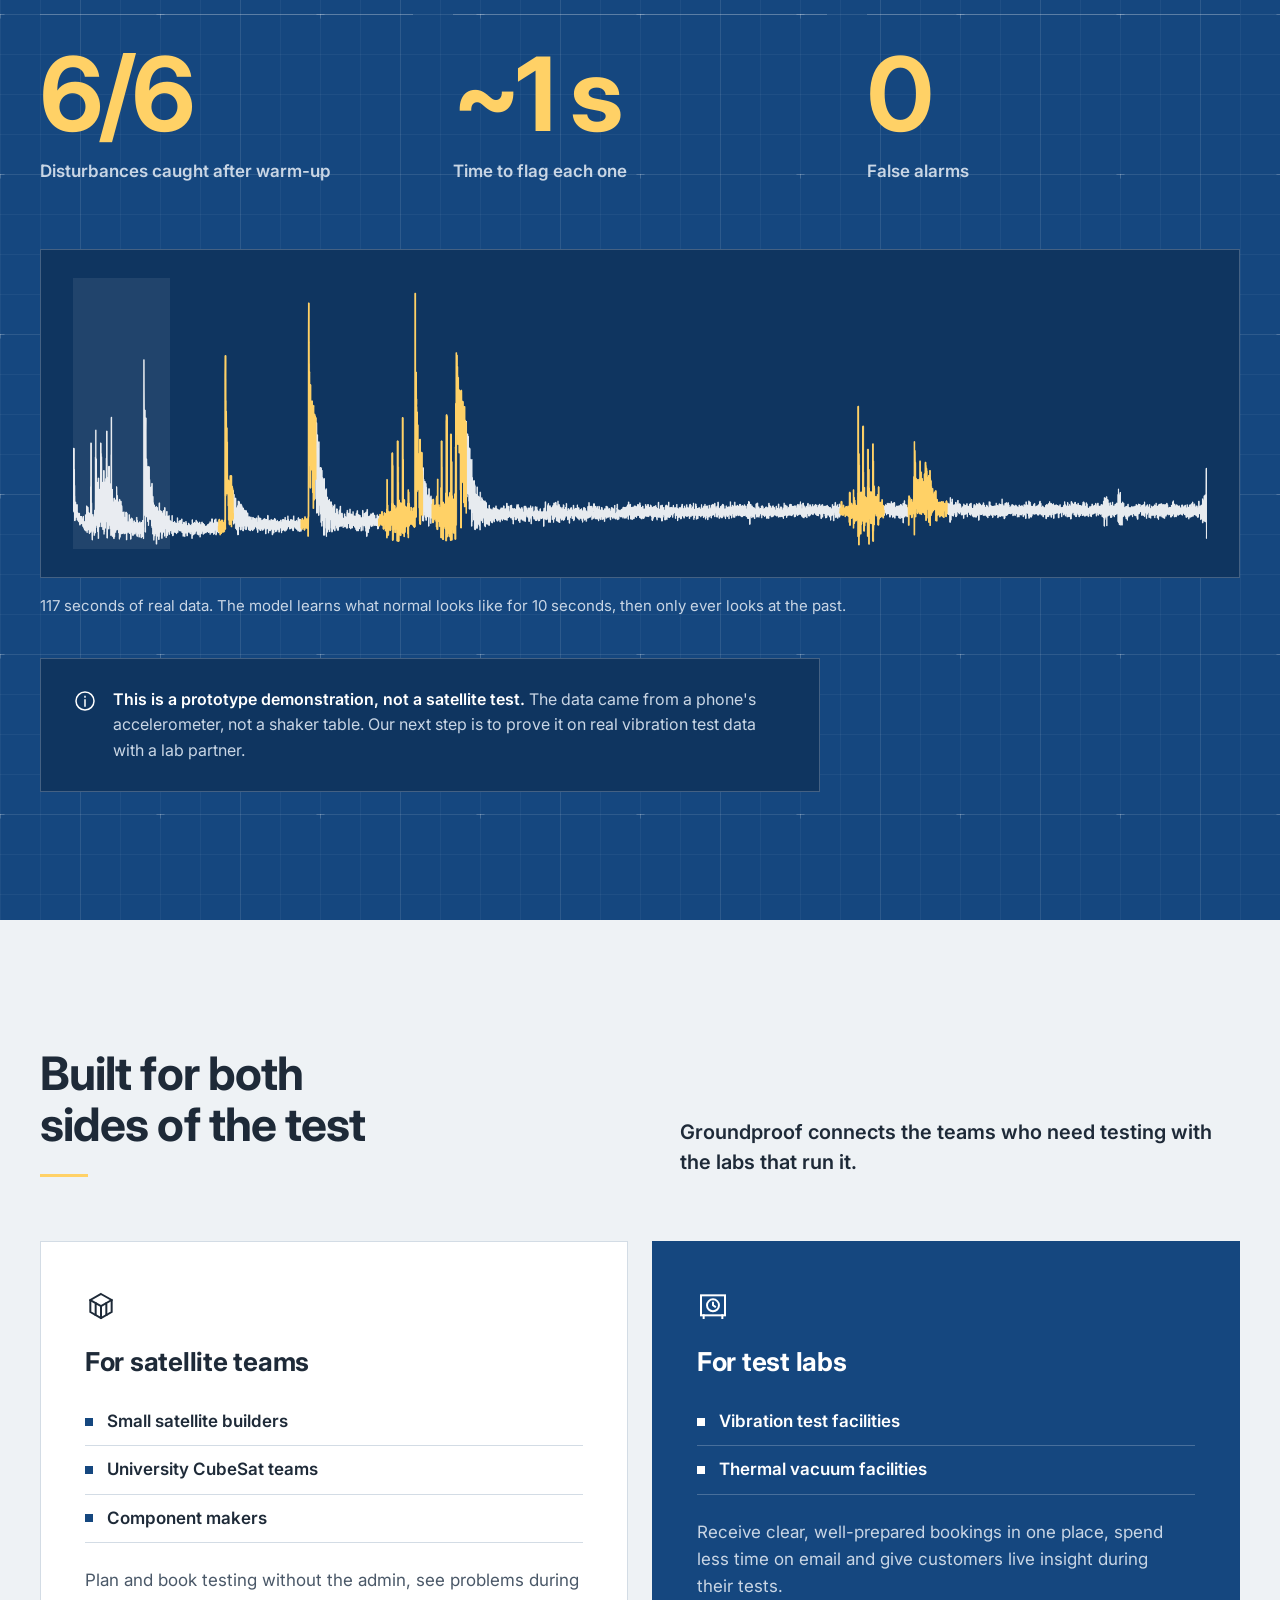
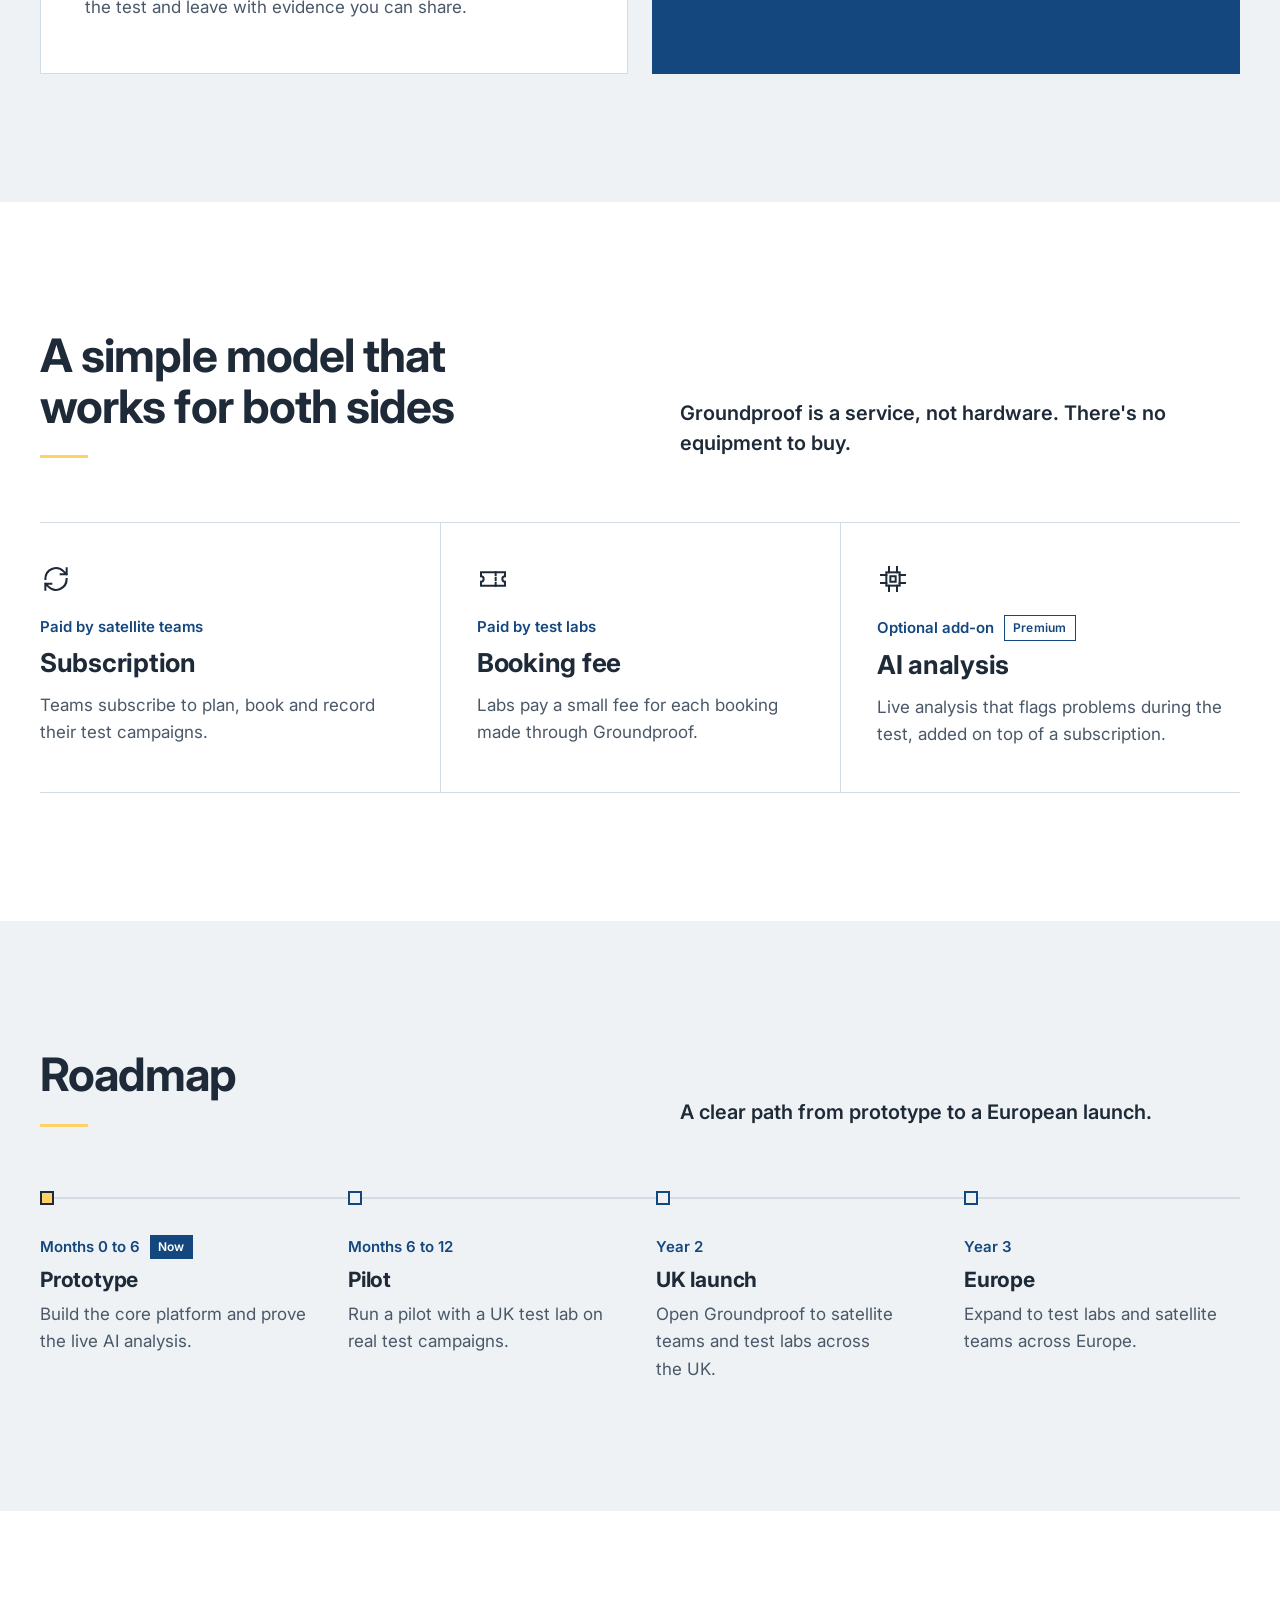
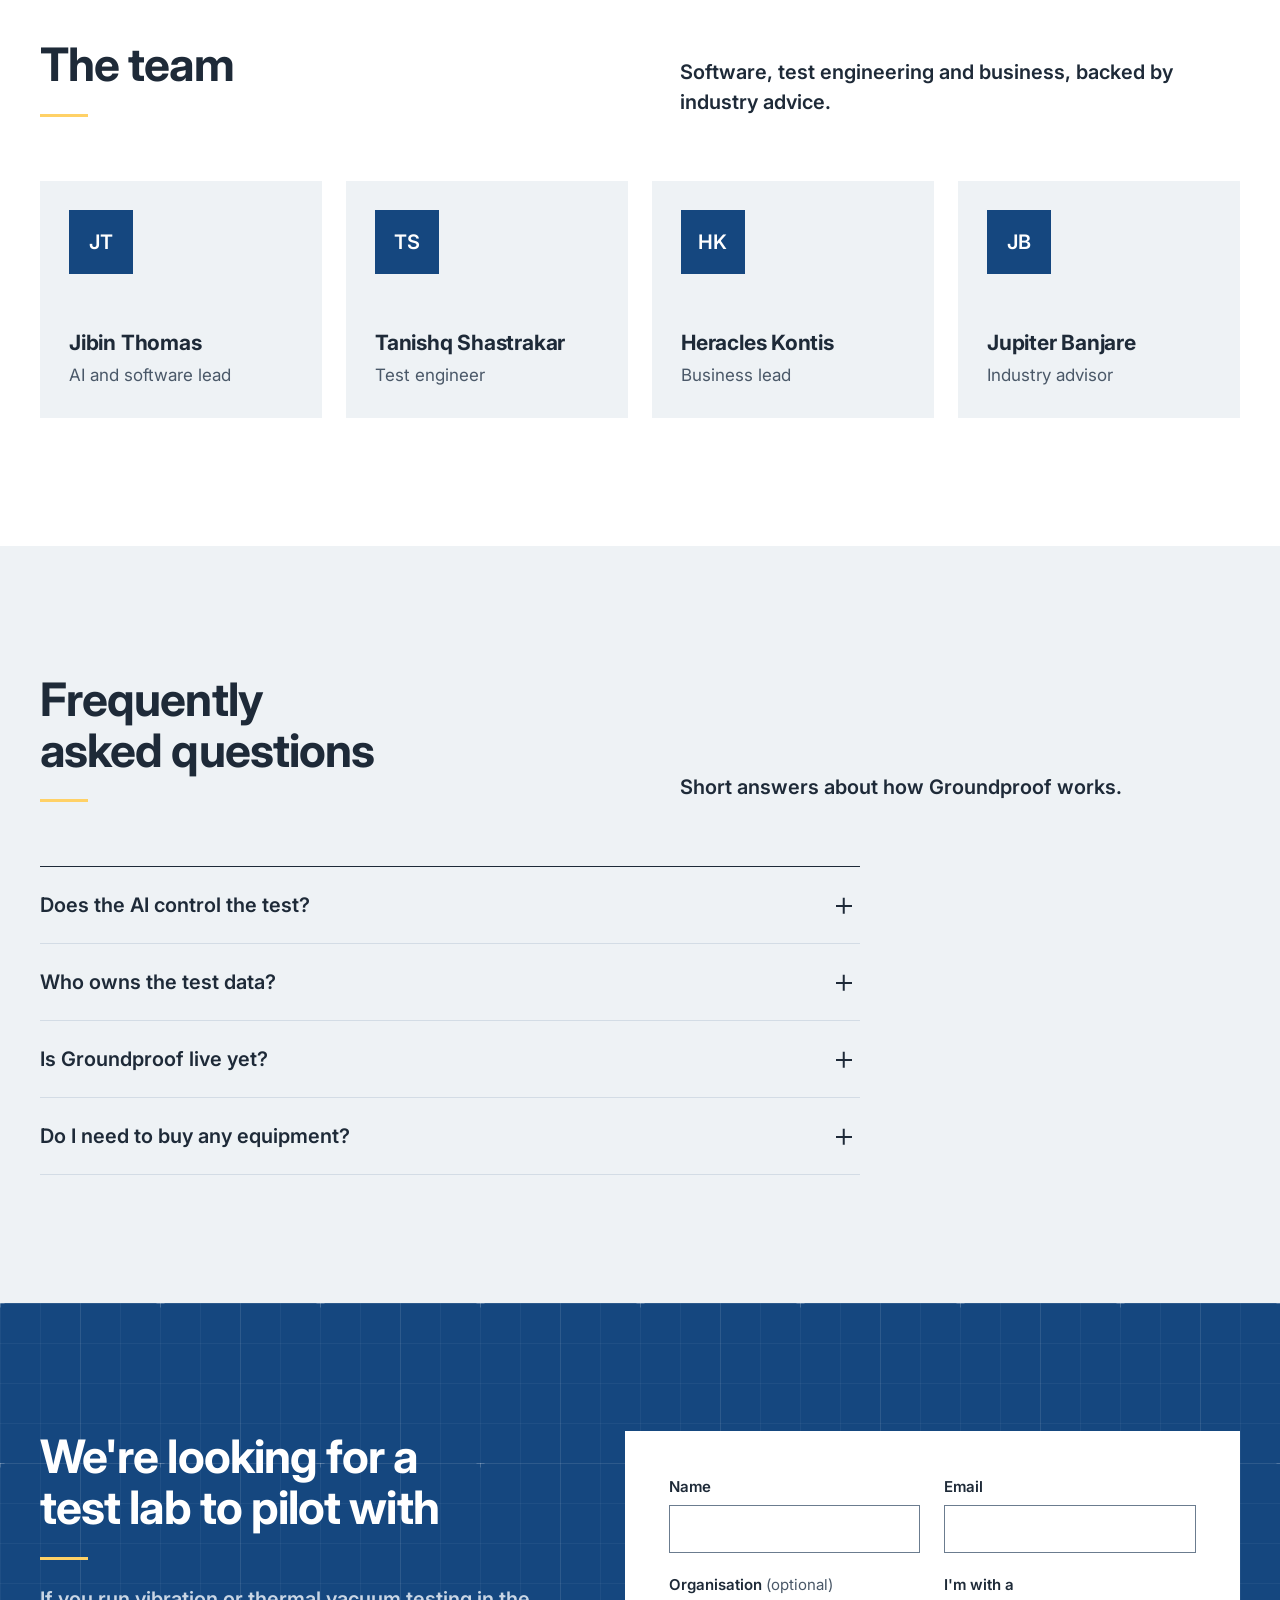
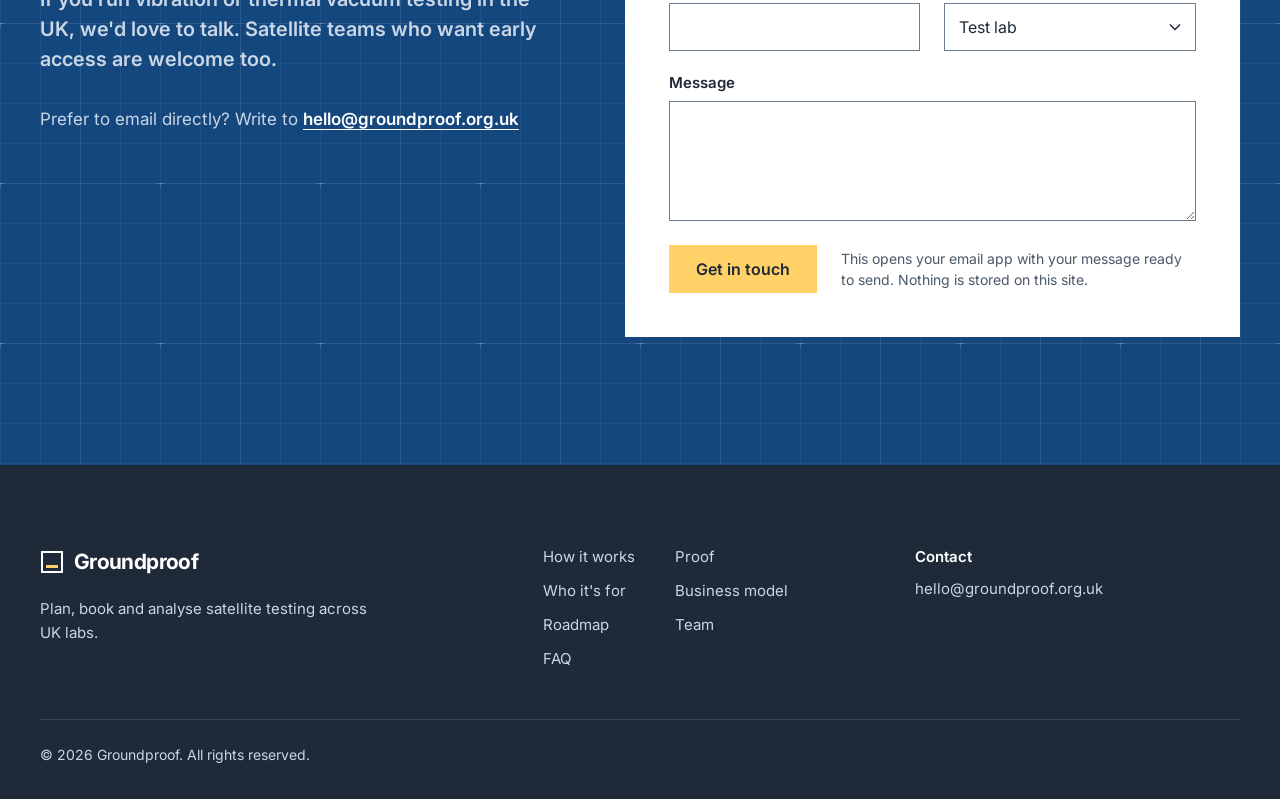
==== commit 704a5419: "Redesign hero and How it works; sharper, moving satellite video - Hero is now a split layout: copy o" ====
--- a/index.html
+++ b/index.html
@@ -30,7 +30,7 @@
   <link rel="preconnect" href="https://fonts.googleapis.com">
   <link rel="preconnect" href="https://fonts.gstatic.com" crossorigin>
   <link rel="stylesheet" href="https://fonts.googleapis.com/css2?family=Inter:wght@300;400;600;700&display=swap">
-  <link rel="stylesheet" href="css/styles.css">
+  <link rel="stylesheet" href="css/styles.css?v=20261020">
   <link rel="preload" href="assets/hero-poster.jpg" as="image">
   <script>document.documentElement.classList.add('js');</script>
 </head>
@@ -69,24 +69,9 @@
   <main id="main">
 
     <!-- 2. Hero -->
-    <section class="hero section-dark" aria-labelledby="hero-title">
-      <div class="hero-media">
-        <!-- Decorative background loop, edited from public-domain NASA footage. Played by js/main.js unless the visitor prefers reduced motion. -->
-        <video class="hero-video" muted loop playsinline preload="metadata" poster="assets/hero-poster.jpg" aria-hidden="true" tabindex="-1">
-          <source src="assets/hero-720.mp4" type="video/mp4" media="(max-width: 767px)">
-          <source src="assets/hero-1080.mp4" type="video/mp4">
-        </video>
-        <div class="hero-media-bar">
-          <p class="video-credit">CubeSat animation: NASA Ames Research Center</p>
-          <button class="video-toggle" type="button" aria-pressed="false" aria-label="Pause background video" hidden>
-            <svg class="icon icon-pause" viewBox="0 0 24 24" aria-hidden="true" focusable="false"><path d="M9 6v12M15 6v12"/></svg>
-            <svg class="icon icon-play" viewBox="0 0 24 24" aria-hidden="true" focusable="false"><path d="M8 5.5v13l10-6.5z"/></svg>
-          </button>
-        </div>
-      </div>
-
-      <div class="container hero-inner">
-        <div class="hero-panel">
+    <section class="hero" aria-labelledby="hero-title">
+      <div class="hero-copy-col grid-texture">
+        <div class="hero-copy">
           <p class="eyebrow reveal">Pre-launch test management for small satellite teams</p>
           <h1 class="hero-title reveal" id="hero-title">Satellite testing, faster to plan and easier to prove</h1>
           <p class="hero-sub reveal">Plan, book and analyse vibration and thermal vacuum tests across UK labs, with AI that flags problems while the test is still running.</p>
@@ -101,6 +86,21 @@
           </ul>
         </div>
       </div>
+
+      <div class="hero-media">
+        <!-- Decorative loop edited from public-domain NASA/JPL footage of the Sentinel-6 satellite. Played by js/main.js unless the visitor prefers reduced motion. -->
+        <video class="hero-video" muted loop playsinline preload="metadata" poster="assets/hero-poster.jpg" aria-hidden="true" tabindex="-1">
+          <source src="assets/hero-mobile.mp4#t=1" type="video/mp4" media="(max-width: 767px)">
+          <source src="assets/hero-desktop.mp4#t=1" type="video/mp4">
+        </video>
+        <div class="hero-media-bar">
+          <p class="video-credit">Satellite animation courtesy NASA/JPL-Caltech</p>
+          <button class="video-toggle" type="button" aria-label="Pause background video" hidden>
+            <svg class="icon icon-pause" viewBox="0 0 24 24" aria-hidden="true" focusable="false"><path d="M9 6v12M15 6v12"/></svg>
+            <svg class="icon icon-play" viewBox="0 0 24 24" aria-hidden="true" focusable="false"><path d="M8 5.5v13l10-6.5z"/></svg>
+          </button>
+        </div>
+      </div>
     </section>
 
     <!-- 3. The problem -->
@@ -161,33 +161,79 @@
           <p class="lead">One platform takes your test campaign from first plan to final evidence, in four steps.</p>
         </div>
 
-        <ol class="steps">
-          <li class="step reveal">
-            <span class="step-num">01</span>
-            <svg class="icon" viewBox="0 0 24 24" aria-hidden="true" focusable="false"><rect x="5" y="4" width="14" height="17"/><path d="M9 4V2h6v2M8 10l1.5 1.5L12 9M8 16l1.5 1.5L12 15M14 10.5h2M14 16.5h2"/></svg>
-            <h3>Plan</h3>
-            <p>Set out your campaign in one shared plan: test levels, sequence and the qualification requirements you need to meet.</p>
-          </li>
-          <li class="step reveal">
-            <span class="step-num">02</span>
-            <svg class="icon" viewBox="0 0 24 24" aria-hidden="true" focusable="false"><rect x="3" y="5" width="18" height="16"/><path d="M3 10h18M8 3v4M16 3v4M9 15l2 2 4-4"/></svg>
-            <h3>Book</h3>
-            <p>See availability across UK test labs and book a slot in one place. No more chasing calendars.</p>
-          </li>
-          <li class="step step-feature reveal">
-            <span class="step-num">03</span>
-            <span class="tag tag-accent">Our differentiator</span>
-            <svg class="icon" viewBox="0 0 24 24" aria-hidden="true" focusable="false"><path d="M2 12h4l2.5-7 4 14 3-10 2 3h4.5"/></svg>
-            <h3>Analyse</h3>
-            <p>Our AI watches test data live and flags problems while the test is still running, not after it ends. So you can act before the run is over.</p>
-          </li>
-          <li class="step reveal">
-            <span class="step-num">04</span>
-            <svg class="icon" viewBox="0 0 24 24" aria-hidden="true" focusable="false"><path d="M12 3l8 3v6c0 4.5-3.4 8.2-8 9-4.6-.8-8-4.5-8-9V6l8-3z"/><path d="M8.5 12l2.5 2.5 4.5-4.5"/></svg>
-            <h3>Prove</h3>
-            <p>Turn results into a clear, traceable record of what was tested and how it performed, ready to share.</p>
-          </li>
-        </ol>
+        <div class="how-layout">
+          <ol class="steps">
+            <li class="step reveal">
+              <span class="step-num">01</span>
+              <div>
+                <h3>Plan</h3>
+                <p>Set out your campaign in one shared plan: test levels, sequence and the qualification requirements you need to meet.</p>
+              </div>
+            </li>
+            <li class="step reveal">
+              <span class="step-num">02</span>
+              <div>
+                <h3>Book</h3>
+                <p>See availability across UK test labs and book a slot in one place. No more chasing calendars.</p>
+              </div>
+            </li>
+            <li class="step step-feature reveal">
+              <span class="step-num">03</span>
+              <div>
+                <h3>Analyse <span class="tag tag-accent">Our differentiator</span></h3>
+                <p>Our AI watches test data live and flags problems while the test is still running, not after it ends. So you can act before the run is over.</p>
+              </div>
+            </li>
+            <li class="step reveal">
+              <span class="step-num">04</span>
+              <div>
+                <h3>Prove</h3>
+                <p>Turn results into a clear, traceable record of what was tested and how it performed, ready to share.</p>
+              </div>
+            </li>
+          </ol>
+
+          <figure class="concept reveal">
+            <div class="concept-window" role="img" aria-label="Product concept: a live vibration test run in Groundproof, with the AI flagging an unusual response while the test is running">
+              <div class="concept-bar" aria-hidden="true">
+                <span class="concept-dots"><i></i><i></i><i></i></span>
+                <span>Example campaign</span>
+              </div>
+              <div class="concept-body" aria-hidden="true">
+                <ul class="concept-nav">
+                  <li class="done">Plan</li>
+                  <li class="done">Book</li>
+                  <li class="active">Analyse</li>
+                  <li>Prove</li>
+                </ul>
+                <div class="concept-main">
+                  <div class="concept-head">
+                    <div>
+                      <p class="concept-kicker">Vibration test, Z axis</p>
+                      <p class="concept-title">Random vibration run</p>
+                    </div>
+                    <span class="concept-live">Live</span>
+                  </div>
+                  <svg class="concept-chart" viewBox="0 0 600 180" preserveAspectRatio="none">
+                    <path class="grid" d="M0 45H600M0 90H600M0 135H600M150 0V180M300 0V180M450 0V180"/>
+                    <polyline class="trace" points="0,92 12,86 24,97 36,84 48,95 60,88 72,99 84,83 96,94 108,87 120,98 132,85 144,93 156,88 168,97 180,84 192,95 204,86 216,96 228,85 240,92 252,88 264,99 276,83 288,94 300,87 312,96 324,86 336,91 348,89 360,97 372,84"/>
+                    <polyline class="trace trace-flag" points="372,84 380,60 388,122 396,48 404,130 412,58 420,116 428,70 436,104 444,82"/>
+                    <polyline class="trace" points="444,82 456,95 468,87 480,96 492,85 504,93 516,88 528,97 540,84 552,94 564,87 576,96 588,86 600,92"/>
+                    <rect class="flag-zone" x="372" y="0" width="72" height="180"/>
+                  </svg>
+                  <div class="concept-alert">
+                    <span class="concept-alert-mark"></span>
+                    <div>
+                      <p class="concept-alert-title">Unusual response flagged</p>
+                      <p class="concept-alert-text">Flagged during the run. Review before the next test.</p>
+                    </div>
+                  </div>
+                </div>
+              </div>
+            </div>
+            <figcaption>Product concept with illustrative data. Groundproof is in development.</figcaption>
+          </figure>
+        </div>
       </div>
     </section>
 
@@ -487,6 +533,6 @@
     </div>
   </footer>
 
-  <script src="js/main.js" defer></script>
+  <script src="js/main.js?v=20261020" defer></script>
 </body>
 </html>
--- a/css/styles.css
+++ b/css/styles.css
@@ -169,6 +169,23 @@
   margin-top: 6px;
   color: var(--slate-muted);
   font-size: 14px;
+}
+
+@media (min-width: 1024px) {
+  .section > .container > .section-head {
+    display: grid;
+    grid-template-columns: minmax(0, 1fr) minmax(0, 1fr);
+    column-gap: 80px;
+    max-width: none;
+    margin-bottom: 64px;
+  }
+  .section > .container > .section-head > h2,
+  .section > .container > .section-head > .heading-row { grid-column: 1; grid-row: 1; }
+  .section > .container > .section-head > .accent-line { grid-column: 1; grid-row: 2; margin-bottom: 0; }
+  .section > .container > .section-head > .lead { grid-column: 2; grid-row: 1 / span 2; align-self: end; }
+  .section > .container > .section-head > .demand { grid-column: 2; grid-row: 3; }
+  .section > .container > .section-head > .source { grid-column: 2; grid-row: 4; }
+  h2 { font-size: clamp(36px, 3.6vw, 52px); }
 }
 
 /* ---------- Icons ---------- */
@@ -358,22 +375,69 @@
 }
 
 /* ---------- Hero ---------- */
-/* Up to small laptops: the video sits as a 16:9 band above the copy.
-   Desktop: the video fills the section and the copy sits on a solid navy panel. */
+/* Split layout: copy on blueprint navy, video on the right, edge to edge.
+   Below 1024px the copy comes first and the video follows as a 16:9 band. */
 .hero {
-  position: relative;
-  overflow: hidden;
+  --focus: var(--yellow);
+  display: grid;
+  background: var(--navy);
+  color: var(--on-dark);
+}
+
+.hero-copy-col {
   background-color: var(--navy);
-  background-image: var(--grid-texture);
+  padding: 56px var(--gutter) 64px;
+}
+.hero-copy { max-width: 600px; }
+
+.eyebrow {
+  margin-bottom: 20px;
+  color: var(--on-dark-muted);
+  font-size: 15px;
+  font-weight: 600;
+}
+
+.hero-title {
+  max-width: 13em;
+  font-size: clamp(40px, 5.8vw, 68px);
+  line-height: 1.06;
+  letter-spacing: -0.03em;
+}
+
+.hero-sub {
+  max-width: 36em;
+  margin: 24px 0 36px;
+  color: var(--on-dark-muted);
+  font-size: clamp(18px, 1.7vw, 20px);
+  font-weight: 600;
+  line-height: 1.5;
+}
+
+.hero-tags {
+  display: flex;
+  flex-wrap: wrap;
+  gap: 8px 20px;
+  margin-top: 40px;
+  color: var(--on-dark-muted);
+  font-size: 14px;
+}
+.hero-tags li { display: inline-flex; align-items: center; gap: 8px; }
+.hero-tags li::before {
+  content: "";
+  width: 6px;
+  height: 6px;
+  border: 1px solid currentColor;
 }
 
 .hero-media {
   position: relative;
   aspect-ratio: 16 / 9;
   background: #000;
+  overflow: hidden;
 }
 .hero-video {
-  display: block;
+  position: absolute;
+  inset: 0;
   width: 100%;
   height: 100%;
   object-fit: cover;
@@ -381,14 +445,14 @@
 
 .hero-media-bar {
   position: absolute;
-  right: 12px;
+  left: 12px;
   bottom: 12px;
   display: flex;
   align-items: center;
   gap: 8px;
 }
 .video-credit {
-  padding: 4px 8px;
+  padding: 5px 9px;
   background: var(--slate);
   color: var(--on-dark-muted);
   font-size: 12px;
@@ -397,8 +461,8 @@
 .video-toggle {
   display: grid;
   place-items: center;
-  width: 36px;
-  height: 36px;
+  width: 32px;
+  height: 32px;
   padding: 0;
   background: var(--slate);
   border: 1px solid rgba(255, 255, 255, 0.25);
@@ -408,89 +472,27 @@
 }
 .video-toggle[hidden] { display: none; }
 .video-toggle:hover { background: var(--navy-dark); border-color: var(--white); }
-.video-toggle .icon { width: 18px; height: 18px; color: var(--white); }
+.video-toggle .icon { width: 16px; height: 16px; color: var(--white); }
 .video-toggle .icon-play,
 .video-toggle[data-state="paused"] .icon-pause { display: none; }
 .video-toggle[data-state="paused"] .icon-play { display: block; }
 
-.hero-inner { padding-top: 48px; padding-bottom: 64px; }
-
-.eyebrow {
-  margin-bottom: 20px;
-  color: var(--on-dark-muted);
-  font-size: 15px;
-  font-weight: 600;
-}
-
-.hero-title {
-  max-width: 13em;
-  font-size: clamp(40px, 5.8vw, 68px);
-  line-height: 1.06;
-  letter-spacing: -0.03em;
-}
-
-.hero-sub {
-  max-width: 36em;
-  margin: 24px 0 36px;
-  color: var(--on-dark-muted);
-  font-size: clamp(18px, 1.7vw, 20px);
-  font-weight: 600;
-  line-height: 1.5;
-}
-
-.hero-tags {
-  display: flex;
-  flex-wrap: wrap;
-  gap: 8px 20px;
-  margin-top: 40px;
-  color: var(--on-dark-muted);
-  font-size: 14px;
-}
-.hero-tags li { display: inline-flex; align-items: center; gap: 8px; }
-.hero-tags li::before {
-  content: "";
-  width: 6px;
-  height: 6px;
-  border: 1px solid currentColor;
-}
-
-/* Below desktop the credit and control sit on a slim bar under the video */
-@media (max-width: 1199px) {
-  .hero-media { aspect-ratio: auto; }
-  .hero-video { aspect-ratio: 16 / 9; height: auto; max-height: 52vh; }
-  .hero-media-bar {
-    position: static;
-    justify-content: space-between;
-    padding: 6px var(--gutter);
-    background: var(--slate);
+@media (min-width: 1024px) {
+  .hero {
+    grid-template-columns: minmax(0, 1.12fr) minmax(0, 1fr);
+    min-height: clamp(640px, calc(100vh - var(--header-h)), 860px);
   }
-  .video-credit { padding: 0; font-size: 12px; }
-  .video-toggle { width: 32px; height: 32px; }
-}
-
-@media (min-width: 1200px) {
-  .hero {
+  .hero-copy-col {
     display: flex;
     align-items: center;
-    min-height: clamp(620px, 88vh, 880px);
-    background: #000;
+    padding: 72px 64px 80px max(var(--gutter), calc((100vw - var(--container)) / 2));
   }
-  .hero-media { position: absolute; inset: 0; aspect-ratio: auto; }
-  .hero-video { object-position: 60% 50%; }
-  .hero-media-bar { right: 24px; bottom: 24px; }
+  .hero-title { font-size: clamp(46px, 4vw, 64px); }
+  .hero-media { aspect-ratio: auto; }
+  .hero-video { object-position: 70% 50%; }
+  .hero-media-bar { left: 24px; bottom: 24px; }
   .video-credit { font-size: 13px; }
-  .video-toggle { width: 40px; height: 40px; }
-
-  .hero-inner { position: relative; z-index: 1; padding-top: 80px; padding-bottom: 96px; }
-  .hero-panel {
-    max-width: 520px;
-    padding: 44px 44px 40px;
-    background-color: var(--navy);
-    background-image: var(--grid-texture);
-    border: 1px solid rgba(255, 255, 255, 0.14);
-  }
-  .hero-title { font-size: clamp(44px, 3.7vw, 56px); }
-  .hero-sub { font-size: 18px; }
+  .video-toggle { width: 36px; height: 36px; }
 }
 
 /* ---------- Problem ---------- */
@@ -521,49 +523,165 @@
 }
 
 /* ---------- How it works ---------- */
-.steps {
+.how-layout { display: grid; gap: 48px; }
+
+.steps { border-top: 1px solid var(--line); }
+
+.step {
   display: grid;
-  gap: 16px;
-  counter-reset: none;
-}
-
-.step {
-  position: relative;
-  display: flex;
-  flex-direction: column;
-  padding: 32px 28px 36px;
-  background: var(--white);
-  border: 1px solid var(--line);
-  transition: border-color 0.25s var(--ease), transform 0.25s var(--ease);
-}
-.step:hover { border-color: var(--navy); transform: translateY(-4px); }
-
+  grid-template-columns: 48px minmax(0, 1fr);
+  gap: 12px;
+  padding: 24px 20px;
+  border-bottom: 1px solid var(--line);
+  transition: background-color 0.25s var(--ease);
+}
+.step:hover { background: var(--grey); }
 .step-num {
-  margin-bottom: 28px;
+  padding-top: 3px;
   color: var(--navy);
-  font-size: 14px;
-  font-weight: 600;
-  letter-spacing: 0.06em;
-}
-.step .icon { margin-bottom: 20px; }
-.step h3 { margin-bottom: 12px; }
+  font-size: 15px;
+  font-weight: 600;
+  letter-spacing: 0.04em;
+}
+.step h3 {
+  display: flex;
+  flex-wrap: wrap;
+  align-items: center;
+  gap: 8px 12px;
+  margin-bottom: 8px;
+}
 .step p { color: var(--slate-muted); }
 
 .step-feature {
   background: var(--navy);
-  border-color: var(--navy);
+  border-bottom-color: var(--navy);
   color: var(--white);
 }
-.step-feature:hover { border-color: var(--slate); }
-.step-feature .step-num { color: var(--on-dark-muted); }
+.step-feature:hover { background: var(--navy-dark); }
+.step-feature .step-num { color: var(--yellow); }
 .step-feature p { color: var(--on-dark-muted); }
-.step-feature .tag { position: absolute; top: 28px; right: 24px; }
+
+/* Product concept window */
+.concept { margin: 0; }
+.concept-window {
+  background: var(--slate);
+  color: var(--white);
+  box-shadow: 0 32px 64px -32px rgba(21, 71, 127, 0.55);
+}
+.concept-bar {
+  display: flex;
+  align-items: center;
+  gap: 14px;
+  padding: 10px 16px;
+  background: #16202B;
+  border-bottom: 1px solid rgba(255, 255, 255, 0.08);
+  color: var(--on-dark-muted);
+  font-size: 12px;
+}
+.concept-dots { display: inline-flex; gap: 6px; }
+.concept-dots i { width: 8px; height: 8px; background: rgba(255, 255, 255, 0.22); }
+
+.concept-body { display: grid; }
+.concept-nav {
+  display: flex;
+  border-bottom: 1px solid rgba(255, 255, 255, 0.08);
+  font-size: 13px;
+}
+.concept-nav li {
+  flex: 1;
+  padding: 10px 12px;
+  color: var(--on-dark-muted);
+  white-space: nowrap;
+}
+.concept-nav .done::before {
+  content: "";
+  display: inline-block;
+  width: 6px;
+  height: 6px;
+  margin-right: 8px;
+  vertical-align: middle;
+  background: var(--on-dark-muted);
+}
+.concept-nav .active {
+  background: var(--navy);
+  color: var(--white);
+  box-shadow: inset 0 -2px 0 var(--yellow);
+}
+
+.concept-main { padding: 20px; }
+.concept-head {
+  display: flex;
+  align-items: flex-start;
+  justify-content: space-between;
+  gap: 16px;
+}
+.concept-kicker { color: var(--on-dark-muted); font-size: 12px; }
+.concept-title { margin-top: 2px; font-size: 17px; font-weight: 600; }
+.concept-live {
+  display: inline-flex;
+  align-items: center;
+  gap: 6px;
+  padding: 3px 8px;
+  border: 1px solid rgba(255, 255, 255, 0.3);
+  font-size: 12px;
+  font-weight: 600;
+}
+.concept-live::before {
+  content: "";
+  width: 6px;
+  height: 6px;
+  background: var(--yellow);
+}
+
+.concept-chart {
+  display: block;
+  width: 100%;
+  height: 170px;
+  margin: 16px 0;
+  background: #16202B;
+}
+.concept-chart .grid { fill: none; stroke: rgba(255, 255, 255, 0.07); stroke-width: 1; }
+.concept-chart .trace { fill: none; stroke: rgba(255, 255, 255, 0.85); stroke-width: 1.5; vector-effect: non-scaling-stroke; }
+.concept-chart .trace-flag { stroke: var(--yellow); stroke-width: 2; }
+.concept-chart .flag-zone { fill: rgba(255, 209, 102, 0.08); }
+
+.concept-alert {
+  display: flex;
+  gap: 12px;
+  padding: 14px 16px;
+  background: rgba(255, 209, 102, 0.07);
+  border: 1px solid rgba(255, 209, 102, 0.55);
+}
+.concept-alert-mark { flex: none; width: 8px; height: 8px; margin-top: 7px; background: var(--yellow); }
+.concept-alert-title { font-size: 15px; font-weight: 600; }
+.concept-alert-text { margin-top: 2px; color: var(--on-dark-muted); font-size: 14px; }
+
+.concept figcaption { margin-top: 14px; color: var(--slate-muted); font-size: 14px; }
+
+@media (prefers-reduced-motion: no-preference) {
+  .concept-live::before { animation: blink 1.4s steps(1) infinite; }
+}
+@keyframes blink {
+  0%, 100% { opacity: 1; }
+  50% { opacity: 0.2; }
+}
 
 @media (min-width: 640px) {
-  .steps { grid-template-columns: repeat(2, 1fr); }
+  .concept-body { grid-template-columns: 132px minmax(0, 1fr); }
+  .concept-nav {
+    flex-direction: column;
+    padding: 12px 0;
+    border-bottom: 0;
+    border-right: 1px solid rgba(255, 255, 255, 0.08);
+  }
+  .concept-nav li { flex: none; padding: 10px 18px; }
+  .concept-nav .active { box-shadow: inset 2px 0 0 var(--yellow); }
+  .concept-main { padding: 24px 28px 28px; }
+  .concept-chart { height: 200px; }
 }
 @media (min-width: 1100px) {
-  .steps { grid-template-columns: repeat(4, 1fr); }
+  .how-layout { grid-template-columns: minmax(0, 5fr) minmax(0, 7fr); gap: 64px; align-items: start; }
+  .concept { position: sticky; top: calc(var(--header-h) + 32px); }
 }
 
 /* ---------- Proof ---------- */
